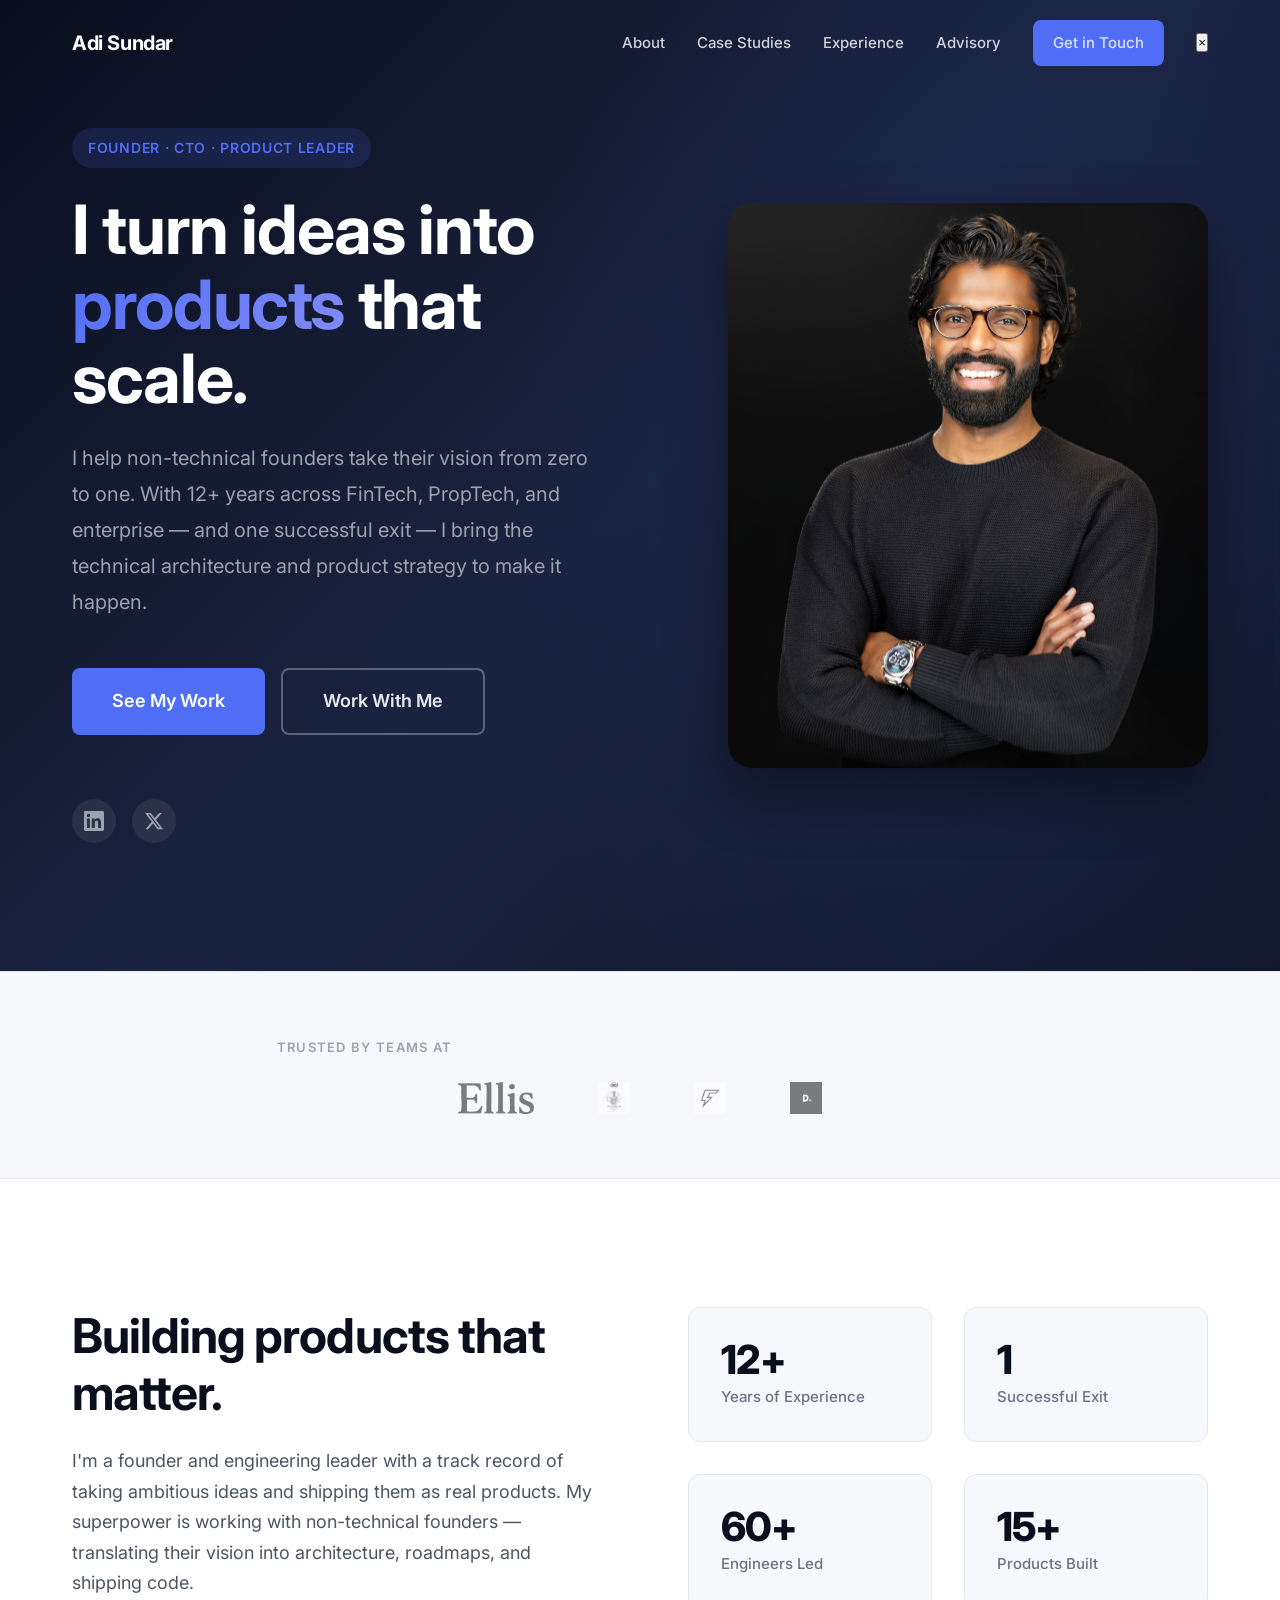
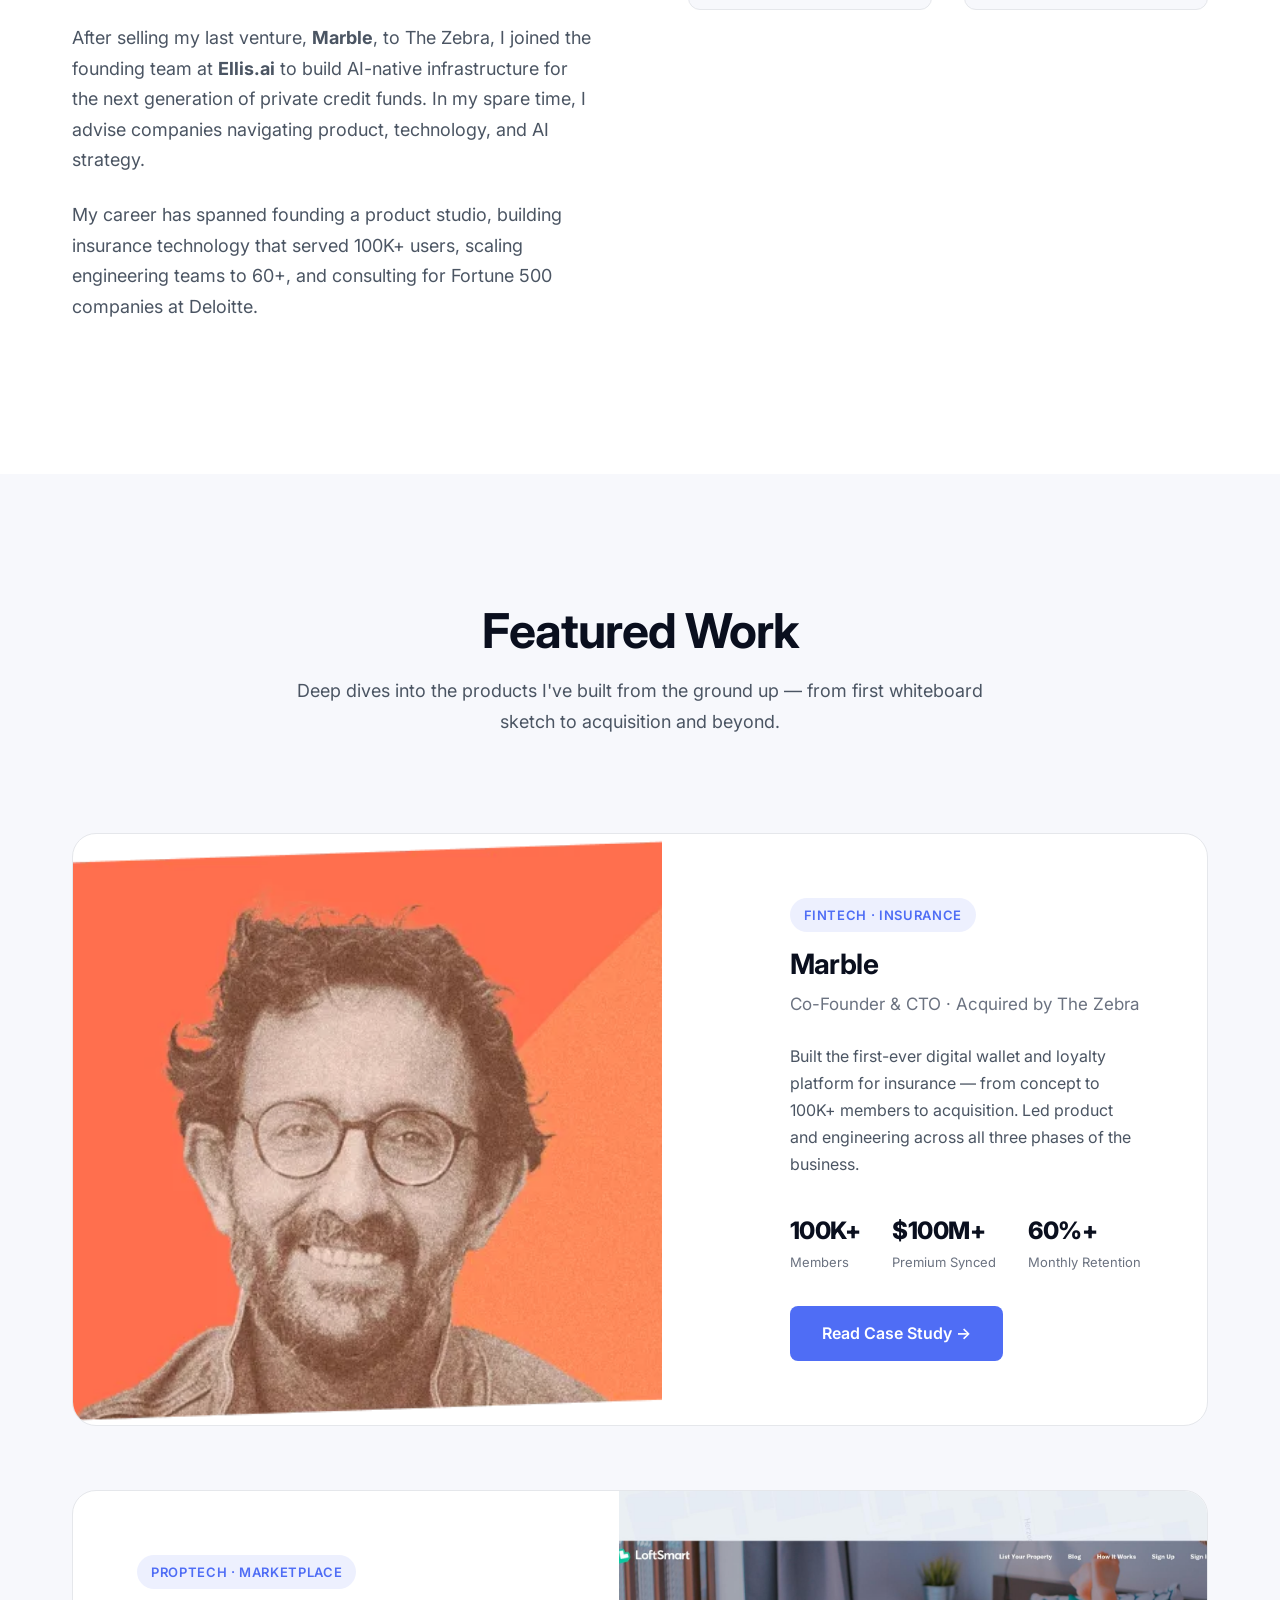
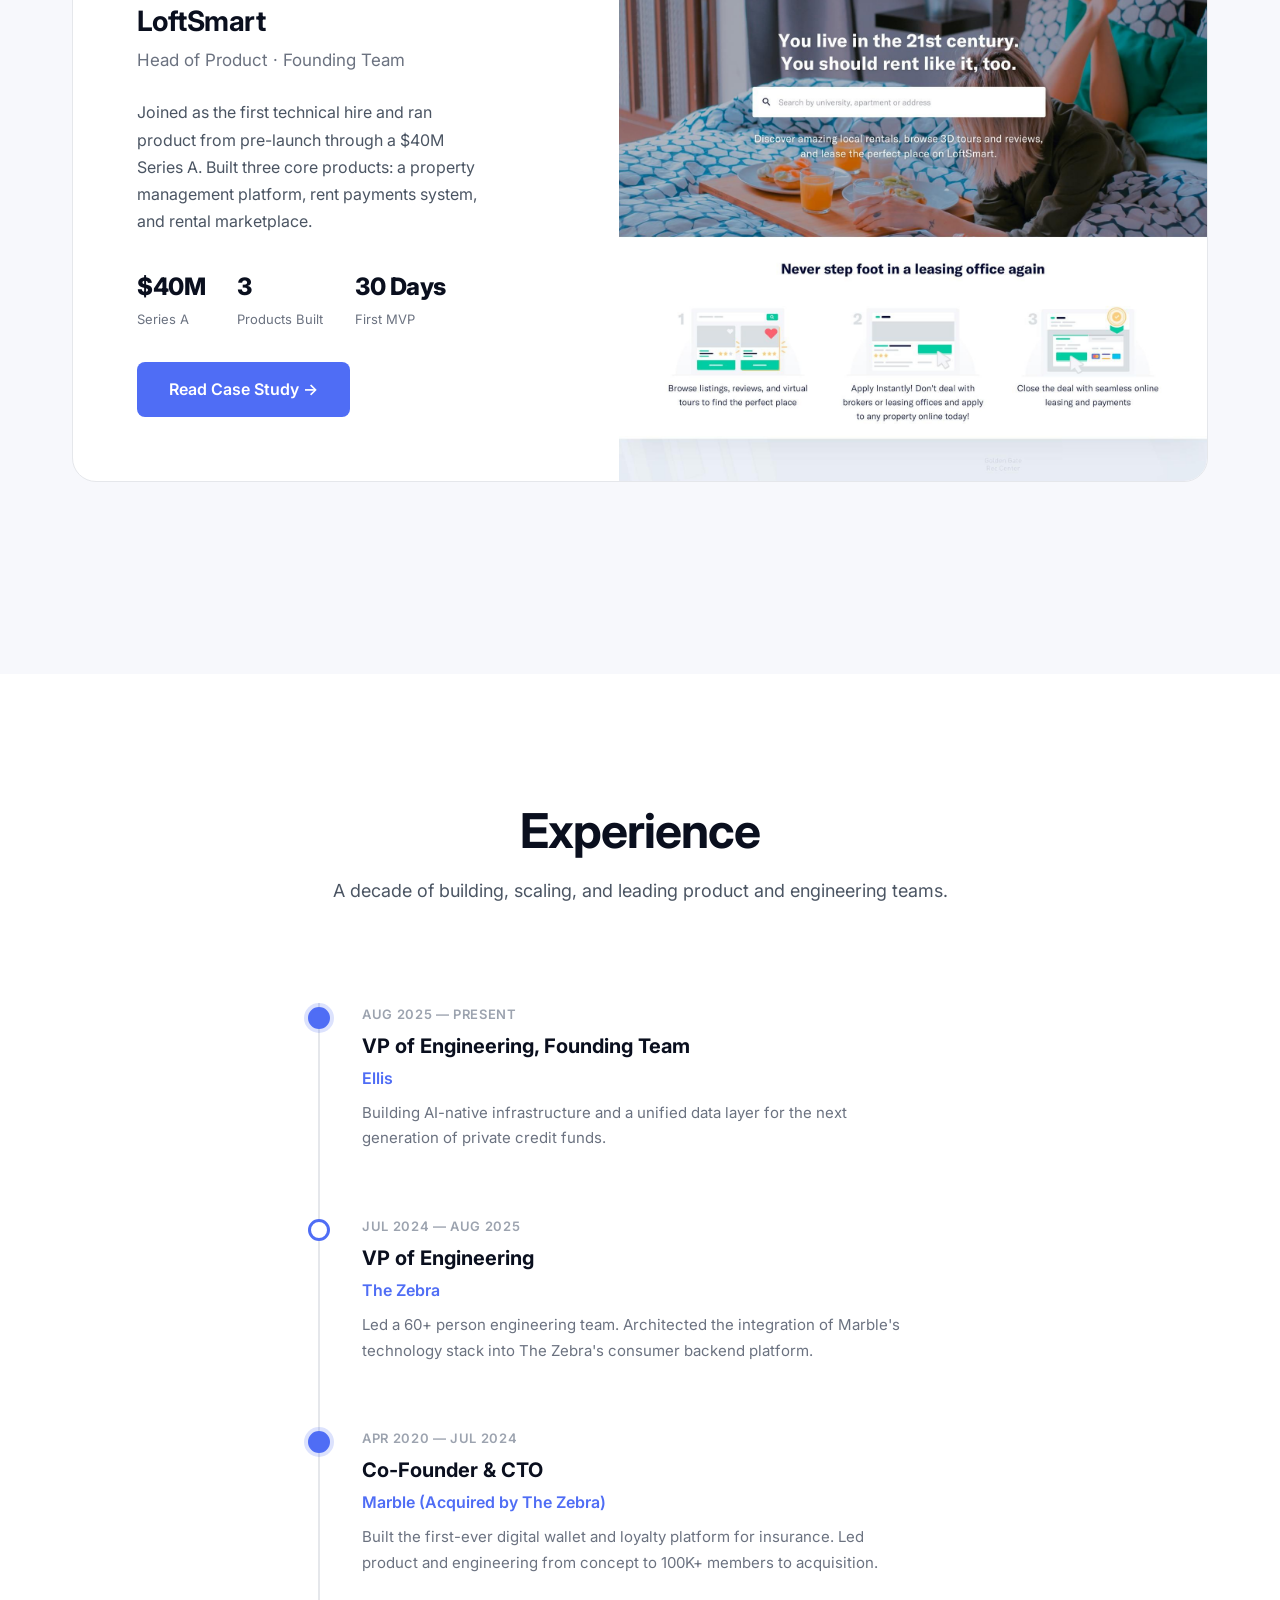
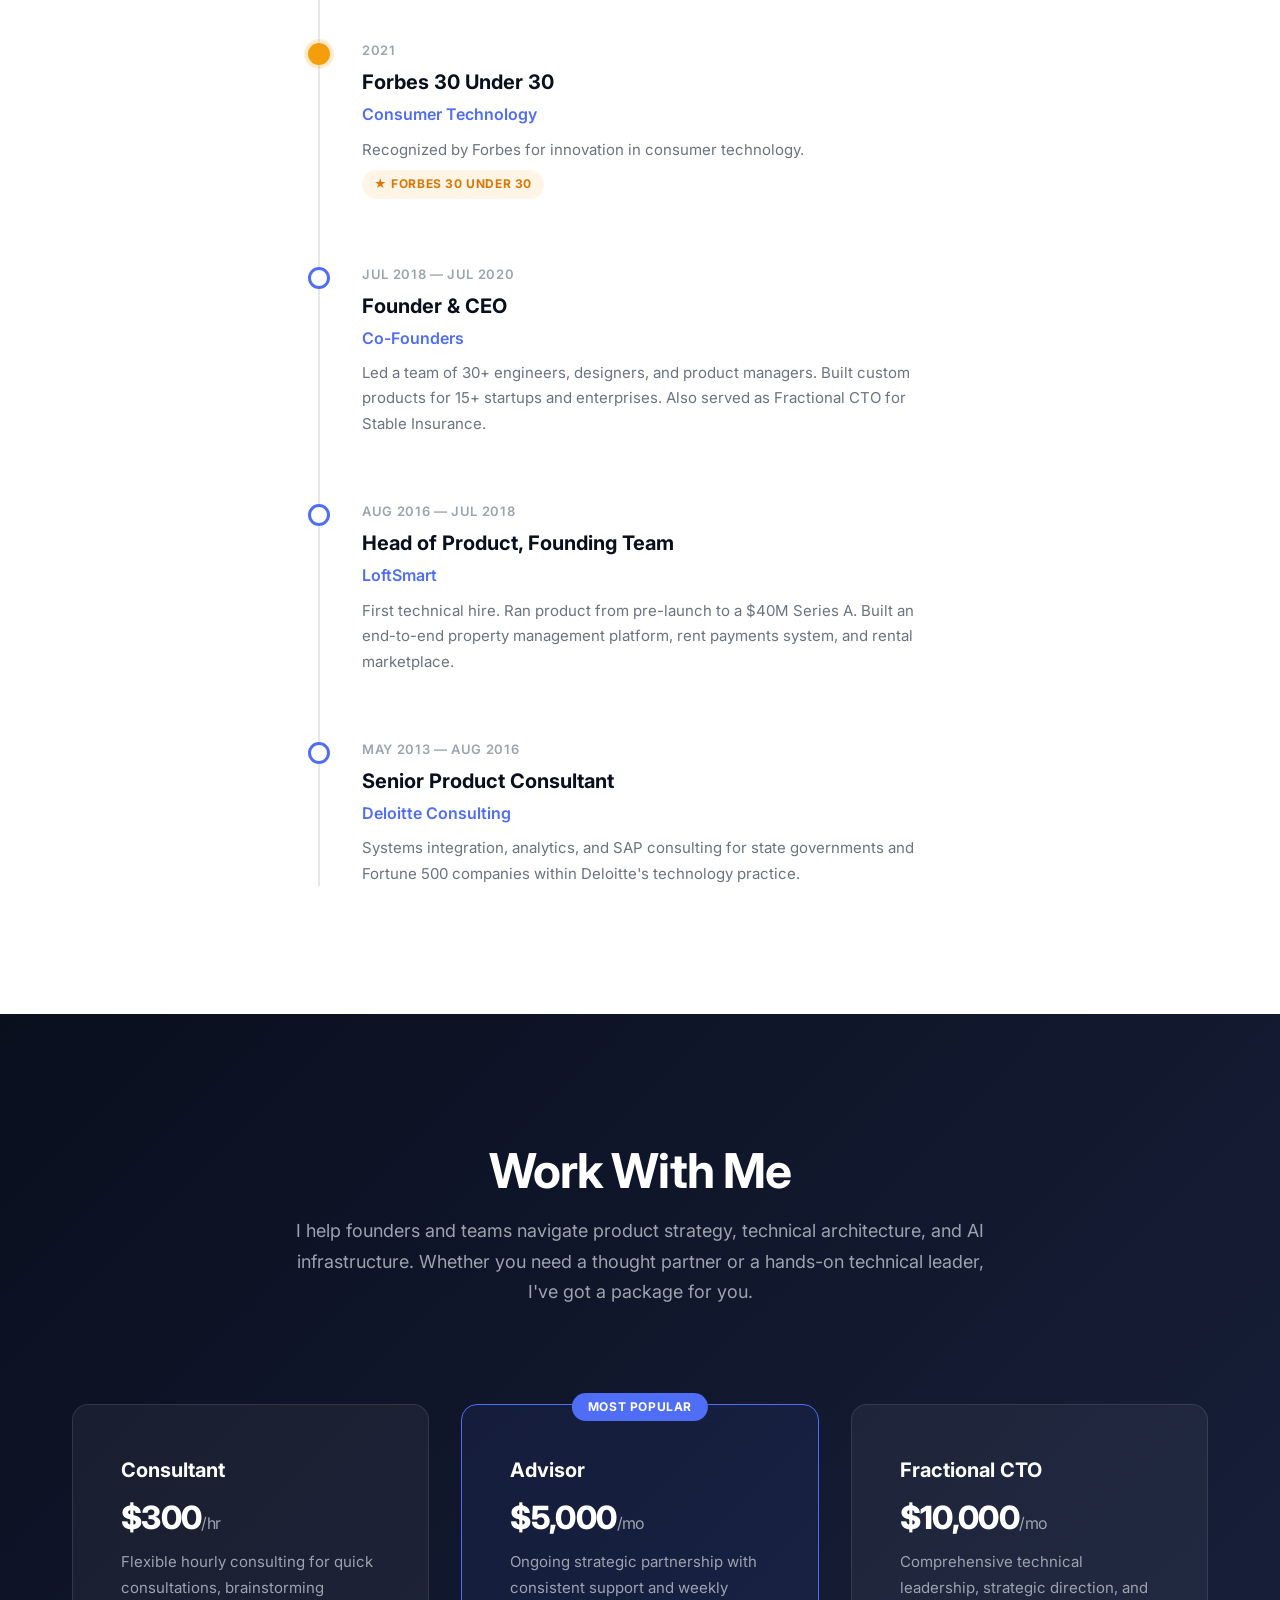
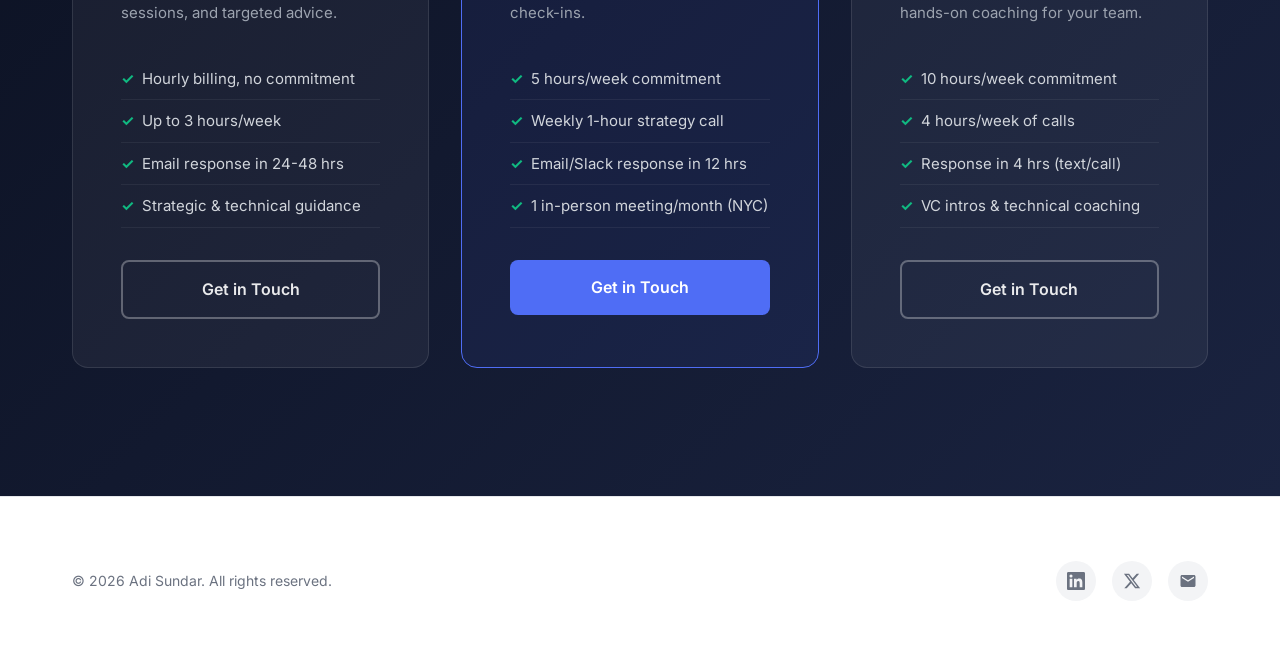
==== index.html @ 12a4fc75 "Initial site launch Initial site launch" ====
<!DOCTYPE html>
<html lang="en">
<head>
  <meta charset="UTF-8">
  <meta name="viewport" content="width=device-width, initial-scale=1.0">
  <title>Adi Sundar — CTO, Founder & Technical Product Leader</title>
  <meta name="description" content="Experienced founder and engineering leader with 1 exit and 12+ years of experience across FinTech, PropTech, and enterprise product development. I help non-technical founders turn their vision into reality.">
  <meta property="og:title" content="Adi Sundar — CTO, Founder & Technical Product Leader">
  <meta property="og:description" content="Experienced founder and engineering leader helping non-technical founders turn ideas into products.">
  <meta property="og:image" content="images/headshot.jpg">
  <meta property="og:type" content="website">
  <link rel="preconnect" href="https://fonts.googleapis.com">
  <link rel="preconnect" href="https://fonts.gstatic.com" crossorigin>
  <link href="https://fonts.googleapis.com/css2?family=Inter:wght@400;500;600;700;800&display=swap" rel="stylesheet">
  <link rel="stylesheet" href="css/style.css">
</head>
<body>

  <!-- ===== NAVIGATION ===== -->
  <nav class="nav" id="nav">
    <div class="nav__inner">
      <a href="/" class="nav__logo">Adi Sundar</a>
      <ul class="nav__links" id="navLinks">
        <li><a href="#about">About</a></li>
        <li><a href="#work">Case Studies</a></li>
        <li><a href="#experience">Experience</a></li>
        <li><a href="#advisory">Advisory</a></li>
        <li><a href="mailto:adi.sundar13@gmail.com" class="btn btn--primary btn--sm">Get in Touch</a></li>
        <button class="nav__close" id="navClose">&times;</button>
      </ul>
      <button class="nav__toggle" id="navToggle" aria-label="Toggle navigation">
        <span></span><span></span><span></span>
      </button>
    </div>
  </nav>

  <!-- ===== HERO ===== -->
  <section class="hero" id="hero">
    <div class="container">
      <div class="hero__grid">
        <div class="hero__content">
          <span class="hero__label">Founder · CTO · Product Leader</span>
          <h1 class="hero__title">I turn ideas into <span>products</span> that scale.</h1>
          <p class="hero__description">I help non-technical founders take their vision from zero to one. With 12+ years across FinTech, PropTech, and enterprise — and one successful exit — I bring the technical architecture and product strategy to make it happen.</p>
          <div class="hero__ctas">
            <a href="#work" class="btn btn--primary btn--lg">See My Work</a>
            <a href="#advisory" class="btn btn--outline btn--lg" style="border-color: rgba(255,255,255,0.3); color: rgba(255,255,255,0.9);">Work With Me</a>
          </div>
          <div class="hero__social">
            <a href="https://www.linkedin.com/in/adi-sundar-23969355/" target="_blank" rel="noopener" aria-label="LinkedIn">
              <svg viewBox="0 0 24 24"><path d="M20.447 20.452h-3.554v-5.569c0-1.328-.027-3.037-1.852-3.037-1.853 0-2.136 1.445-2.136 2.939v5.667H9.351V9h3.414v1.561h.046c.477-.9 1.637-1.85 3.37-1.85 3.601 0 4.267 2.37 4.267 5.455v6.286zM5.337 7.433a2.062 2.062 0 01-2.063-2.065 2.064 2.064 0 112.063 2.065zm1.782 13.019H3.555V9h3.564v11.452zM22.225 0H1.771C.792 0 0 .774 0 1.729v20.542C0 23.227.792 24 1.771 24h20.451C23.2 24 24 23.227 24 22.271V1.729C24 .774 23.2 0 22.222 0h.003z"/></svg>
            </a>
            <a href="https://twitter.com/adisundar_" target="_blank" rel="noopener" aria-label="X / Twitter">
              <svg viewBox="0 0 24 24"><path d="M18.244 2.25h3.308l-7.227 8.26 8.502 11.24H16.17l-5.214-6.817L4.99 21.75H1.68l7.73-8.835L1.254 2.25H8.08l4.713 6.231zm-1.161 17.52h1.833L7.084 4.126H5.117z"/></svg>
            </a>
          </div>
        </div>
        <div class="hero__image">
          <img src="images/headshot.jpg" alt="Adi Sundar professional headshot" width="480" height="480" loading="eager">
        </div>
      </div>
    </div>
  </section>

  <!-- ===== LOGO BAR ===== -->
  <section class="logo-bar">
    <div class="container">
      <p class="logo-bar__label">Trusted by teams at</p>
      <div class="logo-bar__grid">
        <img src="images/ellis-logo.png" alt="Ellis" class="logo-bar__item">
        <img src="images/forbes-30under30.png" alt="Forbes 30 Under 30" class="logo-bar__item">
        <img src="images/cofounders-logo.png" alt="Co-Founders" class="logo-bar__item">
        <img src="images/deloitte-logo.png" alt="Deloitte" class="logo-bar__item">
      </div>
    </div>
  </section>

  <!-- ===== ABOUT ===== -->
  <section class="section" id="about">
    <div class="container">
      <div class="about__grid">
        <div class="about__content fade-up">
          <h2>Building products that matter.</h2>
          <p>I'm a founder and engineering leader with a track record of taking ambitious ideas and shipping them as real products. My superpower is working with non-technical founders — translating their vision into architecture, roadmaps, and shipping code.</p>
          <p>After selling my last venture, <strong>Marble</strong>, to The Zebra, I joined the founding team at <strong>Ellis.ai</strong> to build AI-native infrastructure for the next generation of private credit funds. In my spare time, I advise companies navigating product, technology, and AI strategy.</p>
          <p>My career has spanned founding a product studio, building insurance technology that served 100K+ users, scaling engineering teams to 60+, and consulting for Fortune 500 companies at Deloitte.</p>
        </div>
        <div class="about__stats fade-up">
          <div class="stat">
            <div class="stat__number">12+</div>
            <div class="stat__label">Years of Experience</div>
          </div>
          <div class="stat">
            <div class="stat__number">1</div>
            <div class="stat__label">Successful Exit</div>
          </div>
          <div class="stat">
            <div class="stat__number">60+</div>
            <div class="stat__label">Engineers Led</div>
          </div>
          <div class="stat">
            <div class="stat__number">15+</div>
            <div class="stat__label">Products Built</div>
          </div>
        </div>
      </div>
    </div>
  </section>

  <!-- ===== CASE STUDIES ===== -->
  <section class="section section--gray" id="work">
    <div class="container">
      <div class="case-studies__header fade-up">
        <h2>Featured Work</h2>
        <p>Deep dives into the products I've built from the ground up — from first whiteboard sketch to acquisition and beyond.</p>
      </div>

      <!-- Marble Card -->
      <div class="case-study-card fade-up">
        <div class="case-study-card__image">
          <img src="images/marble-hero.webp" alt="Marble app showing digital insurance wallet and rewards dashboard">
        </div>
        <div class="case-study-card__content">
          <span class="case-study-card__tag">FinTech · Insurance</span>
          <h3 class="case-study-card__title">Marble</h3>
          <p class="case-study-card__role">Co-Founder & CTO · Acquired by The Zebra</p>
          <p class="case-study-card__description">Built the first-ever digital wallet and loyalty platform for insurance — from concept to 100K+ members to acquisition. Led product and engineering across all three phases of the business.</p>
          <div class="case-study-card__metrics">
            <div class="metric">
              <div class="metric__value">100K+</div>
              <div class="metric__label">Members</div>
            </div>
            <div class="metric">
              <div class="metric__value">$100M+</div>
              <div class="metric__label">Premium Synced</div>
            </div>
            <div class="metric">
              <div class="metric__value">60%+</div>
              <div class="metric__label">Monthly Retention</div>
            </div>
          </div>
          <a href="case-study-marble.html" class="btn btn--primary">Read Case Study →</a>
        </div>
      </div>

      <!-- LoftSmart Card -->
      <div class="case-study-card case-study-card--reverse fade-up">
        <div class="case-study-card__image">
          <img src="images/loftsmart-hero.jpg" alt="LoftSmart platform showing student housing marketplace">
        </div>
        <div class="case-study-card__content">
          <span class="case-study-card__tag">PropTech · Marketplace</span>
          <h3 class="case-study-card__title">LoftSmart</h3>
          <p class="case-study-card__role">Head of Product · Founding Team</p>
          <p class="case-study-card__description">Joined as the first technical hire and ran product from pre-launch through a $40M Series A. Built three core products: a property management platform, rent payments system, and rental marketplace.</p>
          <div class="case-study-card__metrics">
            <div class="metric">
              <div class="metric__value">$40M</div>
              <div class="metric__label">Series A</div>
            </div>
            <div class="metric">
              <div class="metric__value">3</div>
              <div class="metric__label">Products Built</div>
            </div>
            <div class="metric">
              <div class="metric__value">30 Days</div>
              <div class="metric__label">First MVP</div>
            </div>
          </div>
          <a href="case-study-loftsmart.html" class="btn btn--primary">Read Case Study →</a>
        </div>
      </div>
    </div>
  </section>

  <!-- ===== EXPERIENCE TIMELINE ===== -->
  <section class="section" id="experience">
    <div class="container">
      <div class="case-studies__header fade-up">
        <h2>Experience</h2>
        <p>A decade of building, scaling, and leading product and engineering teams.</p>
      </div>

      <div class="timeline fade-up">
        <!-- Ellis -->
        <div class="timeline__item timeline__item--highlight">
          <div class="timeline__dot"></div>
          <div class="timeline__date">Aug 2025 — Present</div>
          <div class="timeline__title">VP of Engineering, Founding Team</div>
          <div class="timeline__company">Ellis</div>
          <p class="timeline__description">Building AI-native infrastructure and a unified data layer for the next generation of private credit funds.</p>
        </div>

        <!-- The Zebra -->
        <div class="timeline__item">
          <div class="timeline__dot"></div>
          <div class="timeline__date">Jul 2024 — Aug 2025</div>
          <div class="timeline__title">VP of Engineering</div>
          <div class="timeline__company">The Zebra</div>
          <p class="timeline__description">Led a 60+ person engineering team. Architected the integration of Marble's technology stack into The Zebra's consumer backend platform.</p>
        </div>

        <!-- Marble -->
        <div class="timeline__item timeline__item--highlight">
          <div class="timeline__dot"></div>
          <div class="timeline__date">Apr 2020 — Jul 2024</div>
          <div class="timeline__title">Co-Founder & CTO</div>
          <div class="timeline__company">Marble (Acquired by The Zebra)</div>
          <p class="timeline__description">Built the first-ever digital wallet and loyalty platform for insurance. Led product and engineering from concept to 100K+ members to acquisition.</p>
        </div>

        <!-- Forbes -->
        <div class="timeline__item timeline__item--award">
          <div class="timeline__dot"></div>
          <div class="timeline__date">2021</div>
          <div class="timeline__title">Forbes 30 Under 30</div>
          <div class="timeline__company">Consumer Technology</div>
          <p class="timeline__description">Recognized by Forbes for innovation in consumer technology.</p>
          <span class="timeline__badge">★ Forbes 30 Under 30</span>
        </div>

        <!-- Co-Founders -->
        <div class="timeline__item">
          <div class="timeline__dot"></div>
          <div class="timeline__date">Jul 2018 — Jul 2020</div>
          <div class="timeline__title">Founder & CEO</div>
          <div class="timeline__company">Co-Founders</div>
          <p class="timeline__description">Led a team of 30+ engineers, designers, and product managers. Built custom products for 15+ startups and enterprises. Also served as Fractional CTO for Stable Insurance.</p>
        </div>

        <!-- LoftSmart -->
        <div class="timeline__item">
          <div class="timeline__dot"></div>
          <div class="timeline__date">Aug 2016 — Jul 2018</div>
          <div class="timeline__title">Head of Product, Founding Team</div>
          <div class="timeline__company">LoftSmart</div>
          <p class="timeline__description">First technical hire. Ran product from pre-launch to a $40M Series A. Built an end-to-end property management platform, rent payments system, and rental marketplace.</p>
        </div>

        <!-- Deloitte -->
        <div class="timeline__item">
          <div class="timeline__dot"></div>
          <div class="timeline__date">May 2013 — Aug 2016</div>
          <div class="timeline__title">Senior Product Consultant</div>
          <div class="timeline__company">Deloitte Consulting</div>
          <p class="timeline__description">Systems integration, analytics, and SAP consulting for state governments and Fortune 500 companies within Deloitte's technology practice.</p>
        </div>
      </div>
    </div>
  </section>

  <!-- ===== ADVISORY / CONSULTING ===== -->
  <section class="section advisory" id="advisory">
    <div class="container">
      <div class="advisory__header fade-up">
        <h2>Work With Me</h2>
        <p>I help founders and teams navigate product strategy, technical architecture, and AI infrastructure. Whether you need a thought partner or a hands-on technical leader, I've got a package for you.</p>
      </div>

      <div class="advisory__grid fade-up">
        <!-- Consultant -->
        <div class="advisory-card">
          <div class="advisory-card__name">Consultant</div>
          <div class="advisory-card__price">$300<span>/hr</span></div>
          <p class="advisory-card__desc">Flexible hourly consulting for quick consultations, brainstorming sessions, and targeted advice.</p>
          <ul class="advisory-card__features">
            <li>Hourly billing, no commitment</li>
            <li>Up to 3 hours/week</li>
            <li>Email response in 24-48 hrs</li>
            <li>Strategic & technical guidance</li>
          </ul>
          <a href="mailto:adi.sundar13@gmail.com?subject=Consulting Inquiry" class="btn btn--outline" style="border-color: rgba(255,255,255,0.3); color: rgba(255,255,255,0.9);">Get in Touch</a>
        </div>

        <!-- Advisor (Featured) -->
        <div class="advisory-card advisory-card--featured">
          <span class="advisory-card__popular">Most Popular</span>
          <div class="advisory-card__name">Advisor</div>
          <div class="advisory-card__price">$5,000<span>/mo</span></div>
          <p class="advisory-card__desc">Ongoing strategic partnership with consistent support and weekly check-ins.</p>
          <ul class="advisory-card__features">
            <li>5 hours/week commitment</li>
            <li>Weekly 1-hour strategy call</li>
            <li>Email/Slack response in 12 hrs</li>
            <li>1 in-person meeting/month (NYC)</li>
          </ul>
          <a href="mailto:adi.sundar13@gmail.com?subject=Advisor Inquiry" class="btn btn--primary">Get in Touch</a>
        </div>

        <!-- Fractional CTO -->
        <div class="advisory-card">
          <div class="advisory-card__name">Fractional CTO</div>
          <div class="advisory-card__price">$10,000<span>/mo</span></div>
          <p class="advisory-card__desc">Comprehensive technical leadership, strategic direction, and hands-on coaching for your team.</p>
          <ul class="advisory-card__features">
            <li>10 hours/week commitment</li>
            <li>4 hours/week of calls</li>
            <li>Response in 4 hrs (text/call)</li>
            <li>VC intros & technical coaching</li>
          </ul>
          <a href="mailto:adi.sundar13@gmail.com?subject=Fractional CTO Inquiry" class="btn btn--outline" style="border-color: rgba(255,255,255,0.3); color: rgba(255,255,255,0.9);">Get in Touch</a>
        </div>
      </div>
    </div>
  </section>

  <!-- ===== FOOTER ===== -->
  <footer class="footer">
    <div class="container">
      <div class="footer__inner">
        <p class="footer__copy">&copy; 2026 Adi Sundar. All rights reserved.</p>
        <div class="footer__social">
          <a href="https://www.linkedin.com/in/adi-sundar-23969355/" target="_blank" rel="noopener" aria-label="LinkedIn">
            <svg viewBox="0 0 24 24"><path d="M20.447 20.452h-3.554v-5.569c0-1.328-.027-3.037-1.852-3.037-1.853 0-2.136 1.445-2.136 2.939v5.667H9.351V9h3.414v1.561h.046c.477-.9 1.637-1.85 3.37-1.85 3.601 0 4.267 2.37 4.267 5.455v6.286zM5.337 7.433a2.062 2.062 0 01-2.063-2.065 2.064 2.064 0 112.063 2.065zm1.782 13.019H3.555V9h3.564v11.452zM22.225 0H1.771C.792 0 0 .774 0 1.729v20.542C0 23.227.792 24 1.771 24h20.451C23.2 24 24 23.227 24 22.271V1.729C24 .774 23.2 0 22.222 0h.003z"/></svg>
          </a>
          <a href="https://twitter.com/adisundar_" target="_blank" rel="noopener" aria-label="X / Twitter">
            <svg viewBox="0 0 24 24"><path d="M18.244 2.25h3.308l-7.227 8.26 8.502 11.24H16.17l-5.214-6.817L4.99 21.75H1.68l7.73-8.835L1.254 2.25H8.08l4.713 6.231zm-1.161 17.52h1.833L7.084 4.126H5.117z"/></svg>
          </a>
          <a href="mailto:adi.sundar13@gmail.com" aria-label="Email">
            <svg viewBox="0 0 24 24"><path d="M20 4H4c-1.1 0-2 .9-2 2v12c0 1.1.9 2 2 2h16c1.1 0 2-.9 2-2V6c0-1.1-.9-2-2-2zm0 4l-8 5-8-5V6l8 5 8-5v2z"/></svg>
          </a>
        </div>
      </div>
    </div>
  </footer>

  <script src="js/main.js"></script>
</body>
</html>
---- css/style.css ----
/* ============================================
   ADI SUNDAR — PERSONAL WEBSITE
   Bold & Modern Design System
   ============================================ */

/* --- CSS Variables / Design Tokens --- */
:root {
  --color-primary: #0a0f1e;
  --color-secondary: #141b2d;
  --color-accent: #4f6df5;
  --color-accent-hover: #3b57d9;
  --color-accent-light: rgba(79, 109, 245, 0.1);
  --color-white: #ffffff;
  --color-off-white: #f7f8fc;
  --color-gray-50: #f9fafb;
  --color-gray-100: #f3f4f6;
  --color-gray-200: #e5e7eb;
  --color-gray-300: #d1d5db;
  --color-gray-400: #9ca3af;
  --color-gray-500: #6b7280;
  --color-gray-600: #4b5563;
  --color-gray-700: #374151;
  --color-gray-800: #1f2937;
  --color-gray-900: #111827;
  --color-coral: #e8655a;
  --color-success: #10b981;

  --font-heading: 'Inter', -apple-system, BlinkMacSystemFont, 'Segoe UI', sans-serif;
  --font-body: 'Inter', -apple-system, BlinkMacSystemFont, 'Segoe UI', sans-serif;

  --space-xs: 0.5rem;
  --space-sm: 1rem;
  --space-md: 1.5rem;
  --space-lg: 2rem;
  --space-xl: 3rem;
  --space-2xl: 4rem;
  --space-3xl: 6rem;
  --space-4xl: 8rem;

  --max-width: 1200px;
  --max-width-narrow: 800px;

  --radius-sm: 8px;
  --radius-md: 12px;
  --radius-lg: 16px;
  --radius-xl: 24px;

  --shadow-sm: 0 1px 2px rgba(0,0,0,0.05);
  --shadow-md: 0 4px 6px -1px rgba(0,0,0,0.07), 0 2px 4px -1px rgba(0,0,0,0.04);
  --shadow-lg: 0 10px 25px -3px rgba(0,0,0,0.08), 0 4px 6px -2px rgba(0,0,0,0.03);
  --shadow-xl: 0 20px 50px -5px rgba(0,0,0,0.12);

  --transition-fast: 0.2s ease;
  --transition-base: 0.3s ease;
  --transition-slow: 0.5s ease;
}

/* --- Reset & Base --- */
*, *::before, *::after {
  box-sizing: border-box;
  margin: 0;
  padding: 0;
}

html {
  scroll-behavior: smooth;
  font-size: 16px;
}

body {
  font-family: var(--font-body);
  color: var(--color-gray-800);
  background: var(--color-white);
  line-height: 1.7;
  -webkit-font-smoothing: antialiased;
  -moz-osx-font-smoothing: grayscale;
  overflow-x: hidden;
}

img {
  max-width: 100%;
  height: auto;
  display: block;
}

a {
  color: var(--color-accent);
  text-decoration: none;
  transition: color var(--transition-fast);
}

a:hover {
  color: var(--color-accent-hover);
}

/* --- Typography --- */
h1, h2, h3, h4, h5, h6 {
  font-family: var(--font-heading);
  font-weight: 700;
  line-height: 1.2;
  color: var(--color-primary);
  letter-spacing: -0.02em;
}

h1 { font-size: clamp(2.5rem, 5vw, 4rem); }
h2 { font-size: clamp(2rem, 4vw, 3rem); }
h3 { font-size: clamp(1.5rem, 3vw, 2rem); }
h4 { font-size: clamp(1.25rem, 2vw, 1.5rem); }

p {
  font-size: 1.125rem;
  color: var(--color-gray-600);
  max-width: 65ch;
}

.text-sm { font-size: 0.875rem; }
.text-lg { font-size: 1.25rem; }
.text-xl { font-size: 1.5rem; }

/* --- Layout --- */
.container {
  width: 100%;
  max-width: var(--max-width);
  margin: 0 auto;
  padding: 0 var(--space-lg);
}

.container--narrow {
  max-width: var(--max-width-narrow);
}

.section {
  padding: var(--space-4xl) 0;
}

.section--dark {
  background: var(--color-primary);
  color: var(--color-white);
}

.section--dark h2,
.section--dark h3,
.section--dark h4 {
  color: var(--color-white);
}

.section--dark p {
  color: var(--color-gray-300);
}

.section--gray {
  background: var(--color-off-white);
}

/* --- Utility --- */
.flex { display: flex; }
.flex-col { flex-direction: column; }
.items-center { align-items: center; }
.justify-center { justify-content: center; }
.justify-between { justify-content: space-between; }
.gap-sm { gap: var(--space-sm); }
.gap-md { gap: var(--space-md); }
.gap-lg { gap: var(--space-lg); }
.gap-xl { gap: var(--space-xl); }
.text-center { text-align: center; }
.mx-auto { margin-left: auto; margin-right: auto; }

/* --- Buttons --- */
.btn {
  display: inline-flex;
  align-items: center;
  gap: 0.5rem;
  padding: 0.875rem 2rem;
  font-size: 1rem;
  font-weight: 600;
  font-family: var(--font-body);
  border: none;
  border-radius: var(--radius-sm);
  cursor: pointer;
  transition: all var(--transition-fast);
  text-decoration: none;
  white-space: nowrap;
}

.btn--primary {
  background: var(--color-accent);
  color: var(--color-white);
}

.btn--primary:hover {
  background: var(--color-accent-hover);
  color: var(--color-white);
  transform: translateY(-1px);
  box-shadow: 0 4px 12px rgba(79, 109, 245, 0.4);
}

.btn--outline {
  background: transparent;
  color: var(--color-accent);
  border: 2px solid var(--color-accent);
}

.btn--outline:hover {
  background: var(--color-accent);
  color: var(--color-white);
  transform: translateY(-1px);
}

.btn--white {
  background: var(--color-white);
  color: var(--color-primary);
}

.btn--white:hover {
  background: var(--color-gray-100);
  color: var(--color-primary);
  transform: translateY(-1px);
}

.btn--sm {
  padding: 0.625rem 1.25rem;
  font-size: 0.875rem;
}

.btn--lg {
  padding: 1rem 2.5rem;
  font-size: 1.125rem;
}

/* --- Navigation --- */
.nav {
  position: fixed;
  top: 0;
  left: 0;
  right: 0;
  z-index: 1000;
  padding: 1.25rem 0;
  transition: all var(--transition-base);
}

.nav--scrolled {
  background: rgba(255, 255, 255, 0.95);
  backdrop-filter: blur(20px);
  box-shadow: var(--shadow-sm);
  padding: 0.75rem 0;
}

.nav__inner {
  display: flex;
  align-items: center;
  justify-content: space-between;
  max-width: var(--max-width);
  margin: 0 auto;
  padding: 0 var(--space-lg);
}

.nav__logo {
  font-size: 1.25rem;
  font-weight: 700;
  color: var(--color-white);
  text-decoration: none;
  letter-spacing: -0.02em;
}

.nav--scrolled .nav__logo {
  color: var(--color-primary);
}

.nav__links {
  display: flex;
  align-items: center;
  gap: var(--space-lg);
  list-style: none;
}

.nav__links a {
  font-size: 0.9375rem;
  font-weight: 500;
  color: rgba(255, 255, 255, 0.8);
  text-decoration: none;
  transition: color var(--transition-fast);
}

.nav--scrolled .nav__links a {
  color: var(--color-gray-600);
}

.nav__links a:hover {
  color: var(--color-white);
}

.nav--scrolled .nav__links a:hover {
  color: var(--color-primary);
}

.nav__toggle {
  display: none;
  background: none;
  border: none;
  cursor: pointer;
  padding: 0.5rem;
}

.nav__toggle span {
  display: block;
  width: 24px;
  height: 2px;
  background: var(--color-white);
  margin: 5px 0;
  transition: all var(--transition-fast);
}

.nav--scrolled .nav__toggle span {
  background: var(--color-primary);
}

/* --- Hero Section --- */
.hero {
  position: relative;
  min-height: 100vh;
  display: flex;
  align-items: center;
  background: linear-gradient(135deg, var(--color-primary) 0%, #1a2340 50%, #0f1629 100%);
  overflow: hidden;
}

.hero::before {
  content: '';
  position: absolute;
  top: -50%;
  right: -20%;
  width: 80%;
  height: 200%;
  background: radial-gradient(ellipse, rgba(79, 109, 245, 0.08) 0%, transparent 70%);
  pointer-events: none;
}

.hero__grid {
  display: grid;
  grid-template-columns: 1fr 1fr;
  gap: var(--space-3xl);
  align-items: center;
  padding: var(--space-4xl) 0;
}

.hero__content {
  position: relative;
  z-index: 1;
}

.hero__label {
  display: inline-block;
  padding: 0.5rem 1rem;
  background: rgba(79, 109, 245, 0.15);
  color: var(--color-accent);
  font-size: 0.875rem;
  font-weight: 600;
  border-radius: 100px;
  margin-bottom: var(--space-md);
  letter-spacing: 0.05em;
  text-transform: uppercase;
}

.hero__title {
  color: var(--color-white);
  margin-bottom: var(--space-md);
  font-size: clamp(2.75rem, 5.5vw, 4.25rem);
  line-height: 1.1;
}

.hero__title span {
  background: linear-gradient(135deg, var(--color-accent), #818cf8);
  -webkit-background-clip: text;
  -webkit-text-fill-color: transparent;
  background-clip: text;
}

.hero__description {
  font-size: 1.25rem;
  color: var(--color-gray-400);
  margin-bottom: var(--space-xl);
  max-width: 520px;
  line-height: 1.8;
}

.hero__ctas {
  display: flex;
  gap: var(--space-sm);
  margin-bottom: var(--space-2xl);
}

.hero__social {
  display: flex;
  gap: var(--space-sm);
  align-items: center;
}

.hero__social a {
  display: flex;
  align-items: center;
  justify-content: center;
  width: 44px;
  height: 44px;
  border-radius: 50%;
  background: rgba(255, 255, 255, 0.08);
  color: var(--color-gray-400);
  transition: all var(--transition-fast);
}

.hero__social a:hover {
  background: var(--color-accent);
  color: var(--color-white);
  transform: translateY(-2px);
}

.hero__social svg {
  width: 20px;
  height: 20px;
  fill: currentColor;
}

.hero__image {
  position: relative;
  z-index: 1;
}

.hero__image img {
  width: 100%;
  max-width: 480px;
  border-radius: var(--radius-xl);
  margin-left: auto;
  box-shadow: 0 25px 60px rgba(0, 0, 0, 0.4);
}

/* --- Logo Bar --- */
.logo-bar {
  padding: var(--space-2xl) 0;
  background: var(--color-off-white);
  border-top: 1px solid var(--color-gray-200);
  border-bottom: 1px solid var(--color-gray-200);
}

.logo-bar__label {
  text-align: center;
  font-size: 0.8125rem;
  font-weight: 600;
  color: var(--color-gray-400);
  text-transform: uppercase;
  letter-spacing: 0.1em;
  margin-bottom: var(--space-md);
}

.logo-bar__grid {
  display: flex;
  align-items: center;
  justify-content: center;
  gap: var(--space-2xl);
  flex-wrap: wrap;
}

.logo-bar__item {
  height: 32px;
  opacity: 0.5;
  transition: opacity var(--transition-fast);
  filter: grayscale(100%);
}

.logo-bar__item:hover {
  opacity: 1;
  filter: grayscale(0%);
}

/* --- About Section --- */
.about__grid {
  display: grid;
  grid-template-columns: 1fr 1fr;
  gap: var(--space-3xl);
  align-items: start;
}

.about__content h2 {
  margin-bottom: var(--space-md);
}

.about__content p {
  margin-bottom: var(--space-md);
}

.about__stats {
  display: grid;
  grid-template-columns: 1fr 1fr;
  gap: var(--space-lg);
}

.stat {
  padding: var(--space-lg);
  background: var(--color-off-white);
  border-radius: var(--radius-md);
  border: 1px solid var(--color-gray-200);
  transition: all var(--transition-fast);
}

.stat:hover {
  border-color: var(--color-accent);
  box-shadow: var(--shadow-md);
  transform: translateY(-2px);
}

.stat__number {
  font-size: 2.5rem;
  font-weight: 800;
  color: var(--color-primary);
  line-height: 1;
  margin-bottom: 0.25rem;
  letter-spacing: -0.03em;
}

.stat__label {
  font-size: 0.9375rem;
  color: var(--color-gray-500);
  font-weight: 500;
}

/* --- Case Studies Section --- */
.case-studies__header {
  text-align: center;
  margin-bottom: var(--space-3xl);
}

.case-studies__header p {
  margin: var(--space-sm) auto 0;
}

.case-study-card {
  display: grid;
  grid-template-columns: 1.1fr 0.9fr;
  gap: var(--space-2xl);
  align-items: center;
  background: var(--color-white);
  border-radius: var(--radius-xl);
  overflow: hidden;
  border: 1px solid var(--color-gray-200);
  transition: all var(--transition-base);
  margin-bottom: var(--space-2xl);
}

.case-study-card:hover {
  box-shadow: var(--shadow-xl);
  border-color: var(--color-gray-300);
  transform: translateY(-4px);
}

.case-study-card--reverse {
  grid-template-columns: 0.9fr 1.1fr;
}

.case-study-card--reverse .case-study-card__image {
  order: 2;
}

.case-study-card--reverse .case-study-card__content {
  order: 1;
}

.case-study-card__image {
  height: 100%;
  min-height: 400px;
  overflow: hidden;
}

.case-study-card__image img {
  width: 100%;
  height: 100%;
  object-fit: cover;
}

.case-study-card__content {
  padding: var(--space-2xl);
}

.case-study-card__tag {
  display: inline-block;
  padding: 0.375rem 0.875rem;
  background: var(--color-accent-light);
  color: var(--color-accent);
  font-size: 0.8125rem;
  font-weight: 600;
  border-radius: 100px;
  margin-bottom: var(--space-sm);
  text-transform: uppercase;
  letter-spacing: 0.05em;
}

.case-study-card__title {
  font-size: 1.75rem;
  margin-bottom: 0.5rem;
}

.case-study-card__role {
  font-size: 1.0625rem;
  color: var(--color-gray-500);
  margin-bottom: var(--space-md);
}

.case-study-card__description {
  font-size: 1rem;
  color: var(--color-gray-600);
  margin-bottom: var(--space-lg);
  line-height: 1.7;
}

.case-study-card__metrics {
  display: flex;
  gap: var(--space-lg);
  margin-bottom: var(--space-lg);
  flex-wrap: wrap;
}

.metric {
  text-align: left;
}

.metric__value {
  font-size: 1.5rem;
  font-weight: 800;
  color: var(--color-primary);
  letter-spacing: -0.02em;
}

.metric__label {
  font-size: 0.8125rem;
  color: var(--color-gray-500);
}

/* --- Timeline Section --- */
.timeline {
  position: relative;
  max-width: 700px;
  margin: 0 auto;
}

.timeline::before {
  content: '';
  position: absolute;
  left: 28px;
  top: 0;
  bottom: 0;
  width: 2px;
  background: var(--color-gray-200);
}

.timeline__item {
  position: relative;
  padding-left: 72px;
  padding-bottom: var(--space-2xl);
}

.timeline__item:last-child {
  padding-bottom: 0;
}

.timeline__dot {
  position: absolute;
  left: 18px;
  top: 4px;
  width: 22px;
  height: 22px;
  border-radius: 50%;
  background: var(--color-white);
  border: 3px solid var(--color-accent);
  z-index: 1;
}

.timeline__item--highlight .timeline__dot {
  background: var(--color-accent);
  border-color: var(--color-accent);
  box-shadow: 0 0 0 4px rgba(79, 109, 245, 0.2);
}

.timeline__item--award .timeline__dot {
  background: #f59e0b;
  border-color: #f59e0b;
  box-shadow: 0 0 0 4px rgba(245, 158, 11, 0.2);
}

.timeline__date {
  font-size: 0.8125rem;
  font-weight: 600;
  color: var(--color-gray-400);
  text-transform: uppercase;
  letter-spacing: 0.05em;
  margin-bottom: 0.25rem;
}

.timeline__title {
  font-size: 1.25rem;
  font-weight: 700;
  color: var(--color-primary);
  margin-bottom: 0.125rem;
}

.timeline__company {
  font-size: 1rem;
  font-weight: 600;
  color: var(--color-accent);
  margin-bottom: 0.5rem;
}

.timeline__description {
  font-size: 0.9375rem;
  color: var(--color-gray-500);
  line-height: 1.7;
  max-width: 560px;
}

.timeline__badge {
  display: inline-flex;
  align-items: center;
  gap: 0.375rem;
  padding: 0.25rem 0.75rem;
  background: rgba(245, 158, 11, 0.1);
  color: #d97706;
  font-size: 0.75rem;
  font-weight: 700;
  border-radius: 100px;
  margin-top: 0.5rem;
  text-transform: uppercase;
  letter-spacing: 0.05em;
}

/* --- Advisory CTA Section --- */
.advisory {
  background: linear-gradient(135deg, var(--color-primary) 0%, #1a2340 100%);
  color: var(--color-white);
}

.advisory__header {
  text-align: center;
  margin-bottom: var(--space-3xl);
}

.advisory__header h2 {
  color: var(--color-white);
}

.advisory__header p {
  color: var(--color-gray-400);
  margin: var(--space-sm) auto 0;
}

.advisory__grid {
  display: grid;
  grid-template-columns: repeat(3, 1fr);
  gap: var(--space-lg);
}

.advisory-card {
  background: rgba(255, 255, 255, 0.05);
  border: 1px solid rgba(255, 255, 255, 0.1);
  border-radius: var(--radius-lg);
  padding: var(--space-xl);
  transition: all var(--transition-base);
}

.advisory-card:hover {
  background: rgba(255, 255, 255, 0.08);
  border-color: rgba(79, 109, 245, 0.4);
  transform: translateY(-4px);
}

.advisory-card--featured {
  border-color: var(--color-accent);
  background: rgba(79, 109, 245, 0.08);
  position: relative;
}

.advisory-card__popular {
  position: absolute;
  top: -12px;
  left: 50%;
  transform: translateX(-50%);
  padding: 0.25rem 1rem;
  background: var(--color-accent);
  color: var(--color-white);
  font-size: 0.75rem;
  font-weight: 700;
  border-radius: 100px;
  text-transform: uppercase;
  letter-spacing: 0.05em;
}

.advisory-card__name {
  font-size: 1.25rem;
  font-weight: 700;
  color: var(--color-white);
  margin-bottom: 0.25rem;
}

.advisory-card__price {
  font-size: 2rem;
  font-weight: 800;
  color: var(--color-white);
  margin-bottom: 0.25rem;
  letter-spacing: -0.02em;
}

.advisory-card__price span {
  font-size: 1rem;
  font-weight: 400;
  color: var(--color-gray-400);
}

.advisory-card__desc {
  font-size: 0.9375rem;
  color: var(--color-gray-400);
  margin-bottom: var(--space-lg);
  line-height: 1.7;
}

.advisory-card__features {
  list-style: none;
  margin-bottom: var(--space-lg);
}

.advisory-card__features li {
  padding: 0.5rem 0;
  font-size: 0.9375rem;
  color: var(--color-gray-300);
  border-bottom: 1px solid rgba(255, 255, 255, 0.06);
  display: flex;
  align-items: center;
  gap: 0.5rem;
}

.advisory-card__features li::before {
  content: '✓';
  color: var(--color-success);
  font-weight: 700;
}

.advisory-card .btn {
  width: 100%;
  justify-content: center;
}

/* --- Footer --- */
.footer {
  padding: var(--space-2xl) 0;
  border-top: 1px solid var(--color-gray-200);
}

.footer__inner {
  display: flex;
  justify-content: space-between;
  align-items: center;
}

.footer__copy {
  font-size: 0.875rem;
  color: var(--color-gray-500);
}

.footer__social {
  display: flex;
  gap: var(--space-sm);
}

.footer__social a {
  display: flex;
  align-items: center;
  justify-content: center;
  width: 40px;
  height: 40px;
  border-radius: 50%;
  background: var(--color-gray-100);
  color: var(--color-gray-500);
  transition: all var(--transition-fast);
}

.footer__social a:hover {
  background: var(--color-accent);
  color: var(--color-white);
}

.footer__social svg {
  width: 18px;
  height: 18px;
  fill: currentColor;
}

/* =============================================
   CASE STUDY PAGE STYLES
   ============================================= */
.cs-hero {
  padding: calc(var(--space-4xl) + 80px) 0 var(--space-3xl);
  background: linear-gradient(135deg, var(--color-primary) 0%, #1a2340 100%);
  color: var(--color-white);
}

.cs-hero__back {
  display: inline-flex;
  align-items: center;
  gap: 0.5rem;
  color: var(--color-gray-400);
  font-size: 0.9375rem;
  font-weight: 500;
  margin-bottom: var(--space-xl);
  transition: color var(--transition-fast);
}

.cs-hero__back:hover {
  color: var(--color-white);
}

.cs-hero__meta {
  display: flex;
  align-items: center;
  gap: var(--space-sm);
  margin-bottom: var(--space-md);
  flex-wrap: wrap;
}

.cs-hero__tag {
  padding: 0.375rem 0.875rem;
  background: rgba(79, 109, 245, 0.2);
  color: var(--color-accent);
  font-size: 0.8125rem;
  font-weight: 600;
  border-radius: 100px;
  text-transform: uppercase;
  letter-spacing: 0.05em;
}

.cs-hero h1 {
  color: var(--color-white);
  margin-bottom: var(--space-md);
  max-width: 700px;
}

.cs-hero__subtitle {
  font-size: 1.25rem;
  color: var(--color-gray-400);
  max-width: 600px;
  line-height: 1.8;
}

.cs-hero__image {
  margin-top: var(--space-2xl);
  border-radius: var(--radius-xl);
  overflow: hidden;
  box-shadow: 0 25px 60px rgba(0, 0, 0, 0.3);
}

.cs-hero__image img {
  width: 100%;
}

/* Case study metrics bar */
.cs-metrics {
  padding: var(--space-2xl) 0;
  background: var(--color-off-white);
  border-bottom: 1px solid var(--color-gray-200);
}

.cs-metrics__grid {
  display: grid;
  grid-template-columns: repeat(4, 1fr);
  gap: var(--space-lg);
  text-align: center;
}

.cs-metric__value {
  font-size: 2rem;
  font-weight: 800;
  color: var(--color-primary);
  letter-spacing: -0.02em;
}

.cs-metric__label {
  font-size: 0.875rem;
  color: var(--color-gray-500);
  margin-top: 0.25rem;
}

/* Case study body content */
.cs-body {
  padding: var(--space-3xl) 0;
}

.cs-body__content {
  max-width: var(--max-width-narrow);
  margin: 0 auto;
}

.cs-body h2 {
  margin-top: var(--space-2xl);
  margin-bottom: var(--space-md);
}

.cs-body h3 {
  margin-top: var(--space-xl);
  margin-bottom: var(--space-sm);
}

.cs-body p {
  margin-bottom: var(--space-md);
}

.cs-body__wide-image {
  max-width: var(--max-width);
  margin: var(--space-2xl) auto;
  border-radius: var(--radius-lg);
  overflow: hidden;
  box-shadow: var(--shadow-lg);
}

.cs-body__wide-image img {
  width: 100%;
}

.cs-body__quote {
  position: relative;
  padding: var(--space-xl);
  background: var(--color-accent-light);
  border-left: 4px solid var(--color-accent);
  border-radius: 0 var(--radius-md) var(--radius-md) 0;
  margin: var(--space-xl) 0;
}

.cs-body__quote p {
  font-size: 1.125rem;
  font-style: italic;
  color: var(--color-gray-700);
  margin-bottom: 0.5rem;
}

.cs-body__quote cite {
  font-size: 0.875rem;
  color: var(--color-gray-500);
  font-style: normal;
  font-weight: 600;
}

.cs-body__features {
  display: grid;
  grid-template-columns: 1fr 1fr;
  gap: var(--space-md);
  margin: var(--space-lg) 0;
}

.cs-feature {
  padding: var(--space-md);
  background: var(--color-off-white);
  border-radius: var(--radius-md);
  border: 1px solid var(--color-gray-200);
}

.cs-feature__name {
  font-weight: 700;
  color: var(--color-primary);
  margin-bottom: 0.25rem;
}

.cs-feature__desc {
  font-size: 0.9375rem;
  color: var(--color-gray-500);
}

/* Media coverage links */
.cs-media-links {
  display: flex;
  flex-direction: column;
  gap: var(--space-sm);
  margin: var(--space-lg) 0;
}

.cs-media-link {
  display: flex;
  align-items: center;
  gap: var(--space-sm);
  padding: var(--space-md);
  background: var(--color-off-white);
  border-radius: var(--radius-md);
  border: 1px solid var(--color-gray-200);
  transition: all var(--transition-fast);
}

.cs-media-link:hover {
  border-color: var(--color-accent);
  background: var(--color-white);
  transform: translateX(4px);
}

.cs-media-link__source {
  font-size: 0.75rem;
  font-weight: 700;
  color: var(--color-gray-400);
  text-transform: uppercase;
  letter-spacing: 0.05em;
}

.cs-media-link__title {
  font-weight: 600;
  color: var(--color-primary);
}

/* --- Scroll Animations --- */
.fade-up {
  opacity: 0;
  transform: translateY(30px);
  transition: opacity 0.6s ease, transform 0.6s ease;
}

.fade-up.visible {
  opacity: 1;
  transform: translateY(0);
}

/* --- Responsive --- */
@media (max-width: 1024px) {
  .hero__grid {
    grid-template-columns: 1fr;
    text-align: center;
    gap: var(--space-2xl);
  }

  .hero__description {
    margin-left: auto;
    margin-right: auto;
  }

  .hero__ctas {
    justify-content: center;
  }

  .hero__social {
    justify-content: center;
  }

  .hero__image img {
    margin: 0 auto;
    max-width: 380px;
  }

  .about__grid {
    grid-template-columns: 1fr;
    gap: var(--space-xl);
  }

  .case-study-card {
    grid-template-columns: 1fr;
  }

  .case-study-card--reverse .case-study-card__image,
  .case-study-card--reverse .case-study-card__content {
    order: unset;
  }

  .case-study-card__image {
    min-height: 280px;
  }

  .cs-metrics__grid {
    grid-template-columns: 1fr 1fr;
  }
}

@media (max-width: 768px) {
  .section {
    padding: var(--space-3xl) 0;
  }

  .nav__links {
    display: none;
    position: fixed;
    top: 0;
    left: 0;
    right: 0;
    bottom: 0;
    background: var(--color-primary);
    flex-direction: column;
    align-items: center;
    justify-content: center;
    gap: var(--space-xl);
    z-index: 999;
  }

  .nav__links.active {
    display: flex;
  }

  .nav__links a {
    font-size: 1.5rem;
    color: var(--color-white) !important;
  }

  .nav__toggle {
    display: block;
    z-index: 1001;
  }

  .nav__close {
    position: absolute;
    top: 1.5rem;
    right: 1.5rem;
    background: none;
    border: none;
    color: var(--color-white);
    font-size: 2rem;
    cursor: pointer;
    display: none;
  }

  .nav__links.active .nav__close {
    display: block;
  }

  .advisory__grid {
    grid-template-columns: 1fr;
    max-width: 420px;
    margin: 0 auto;
  }

  .about__stats {
    grid-template-columns: 1fr 1fr;
  }

  .footer__inner {
    flex-direction: column;
    gap: var(--space-sm);
    text-align: center;
  }

  .cs-body__features {
    grid-template-columns: 1fr;
  }

  .hero__ctas {
    flex-direction: column;
    align-items: center;
  }

  .case-study-card__metrics {
    gap: var(--space-md);
  }
}

@media (max-width: 480px) {
  .about__stats {
    grid-template-columns: 1fr;
  }

  .cs-metrics__grid {
    grid-template-columns: 1fr 1fr;
    gap: var(--space-sm);
  }

  .stat__number {
    font-size: 2rem;
  }

  .logo-bar__grid {
    gap: var(--space-lg);
  }

  .logo-bar__item {
    height: 24px;
  }
}
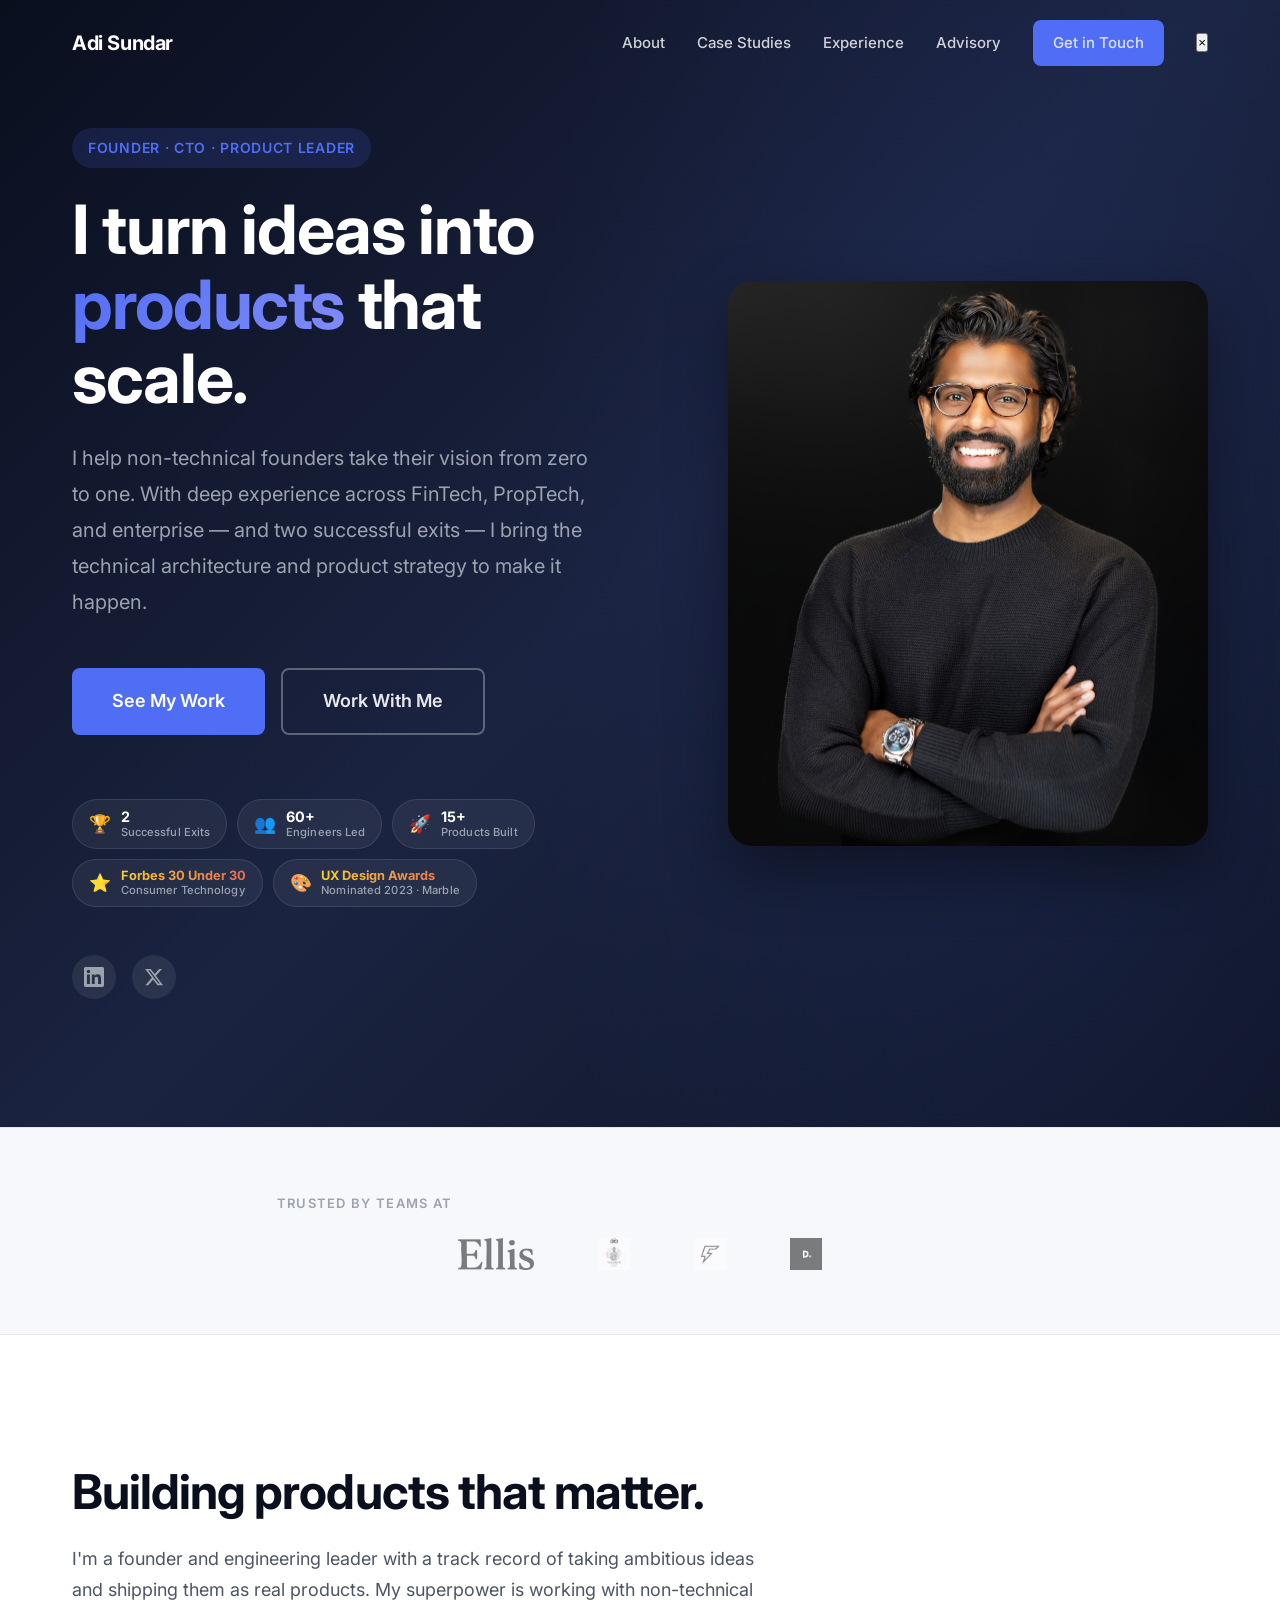
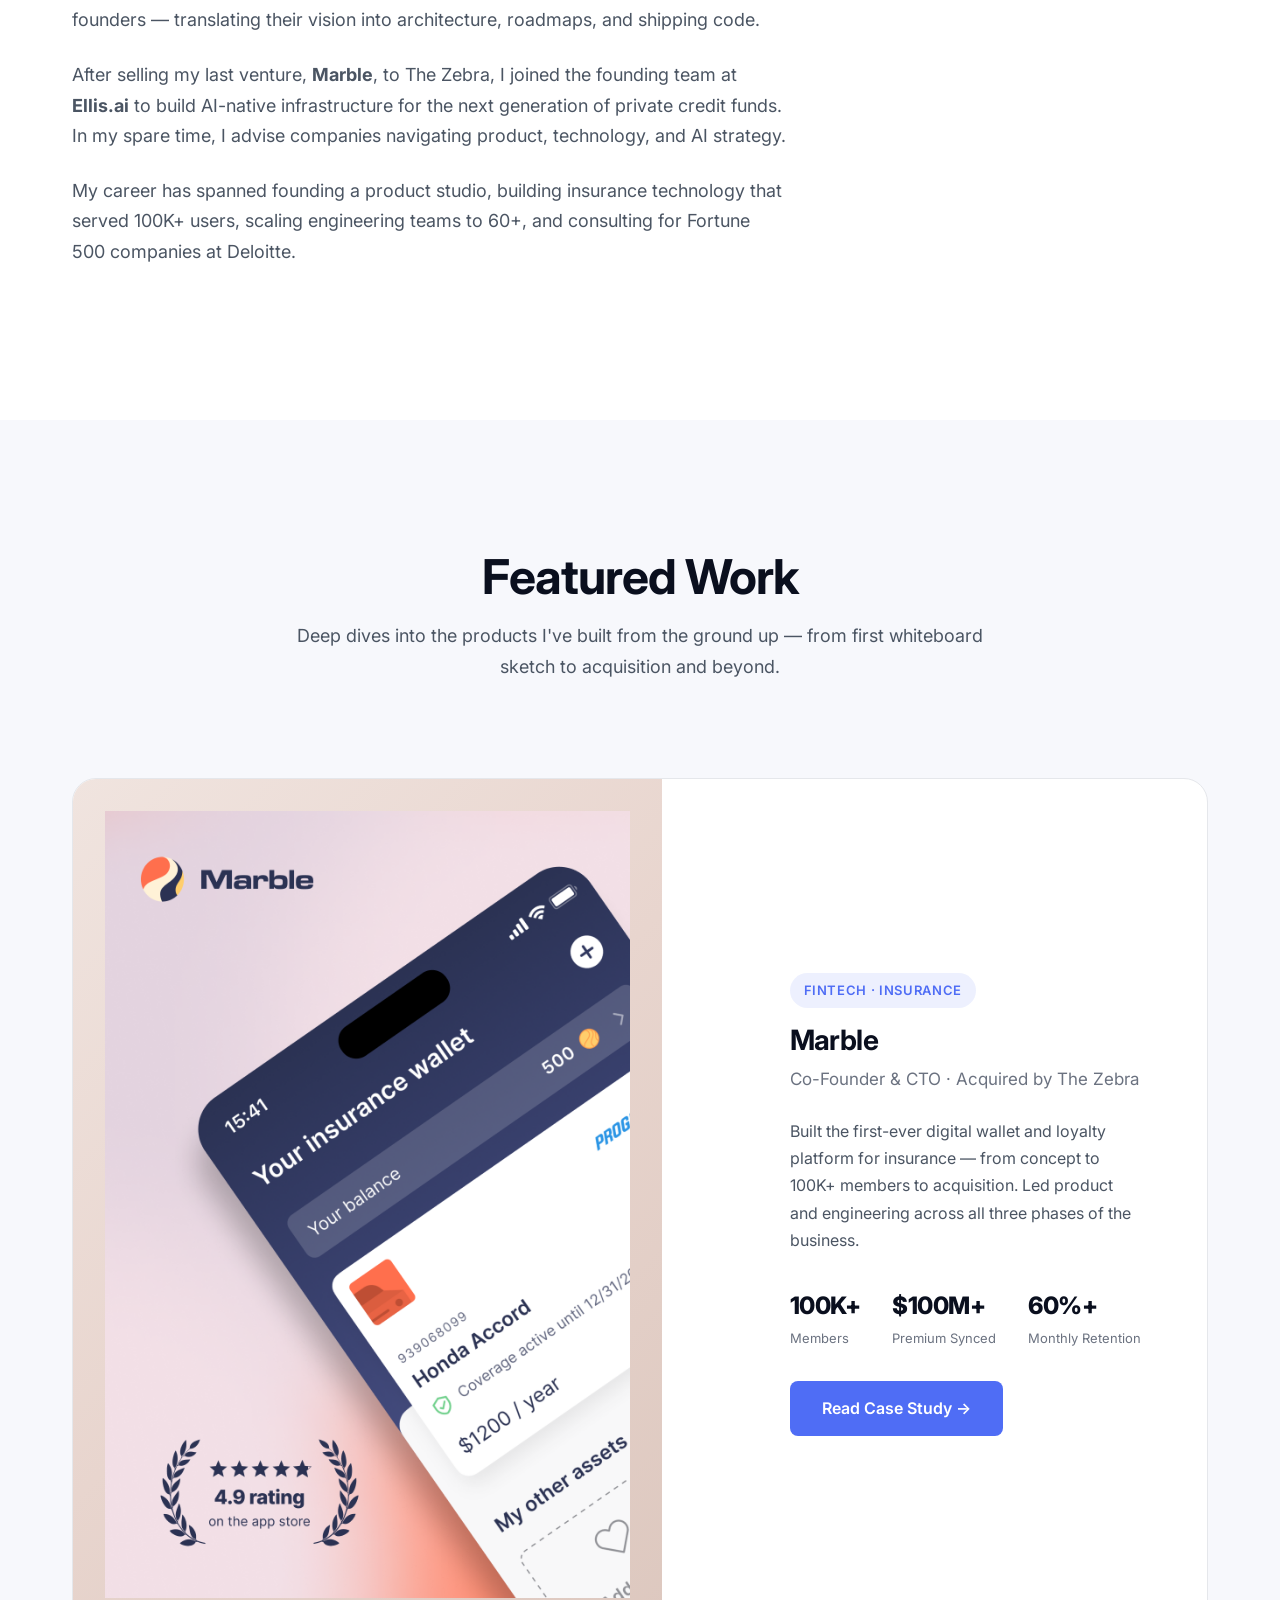
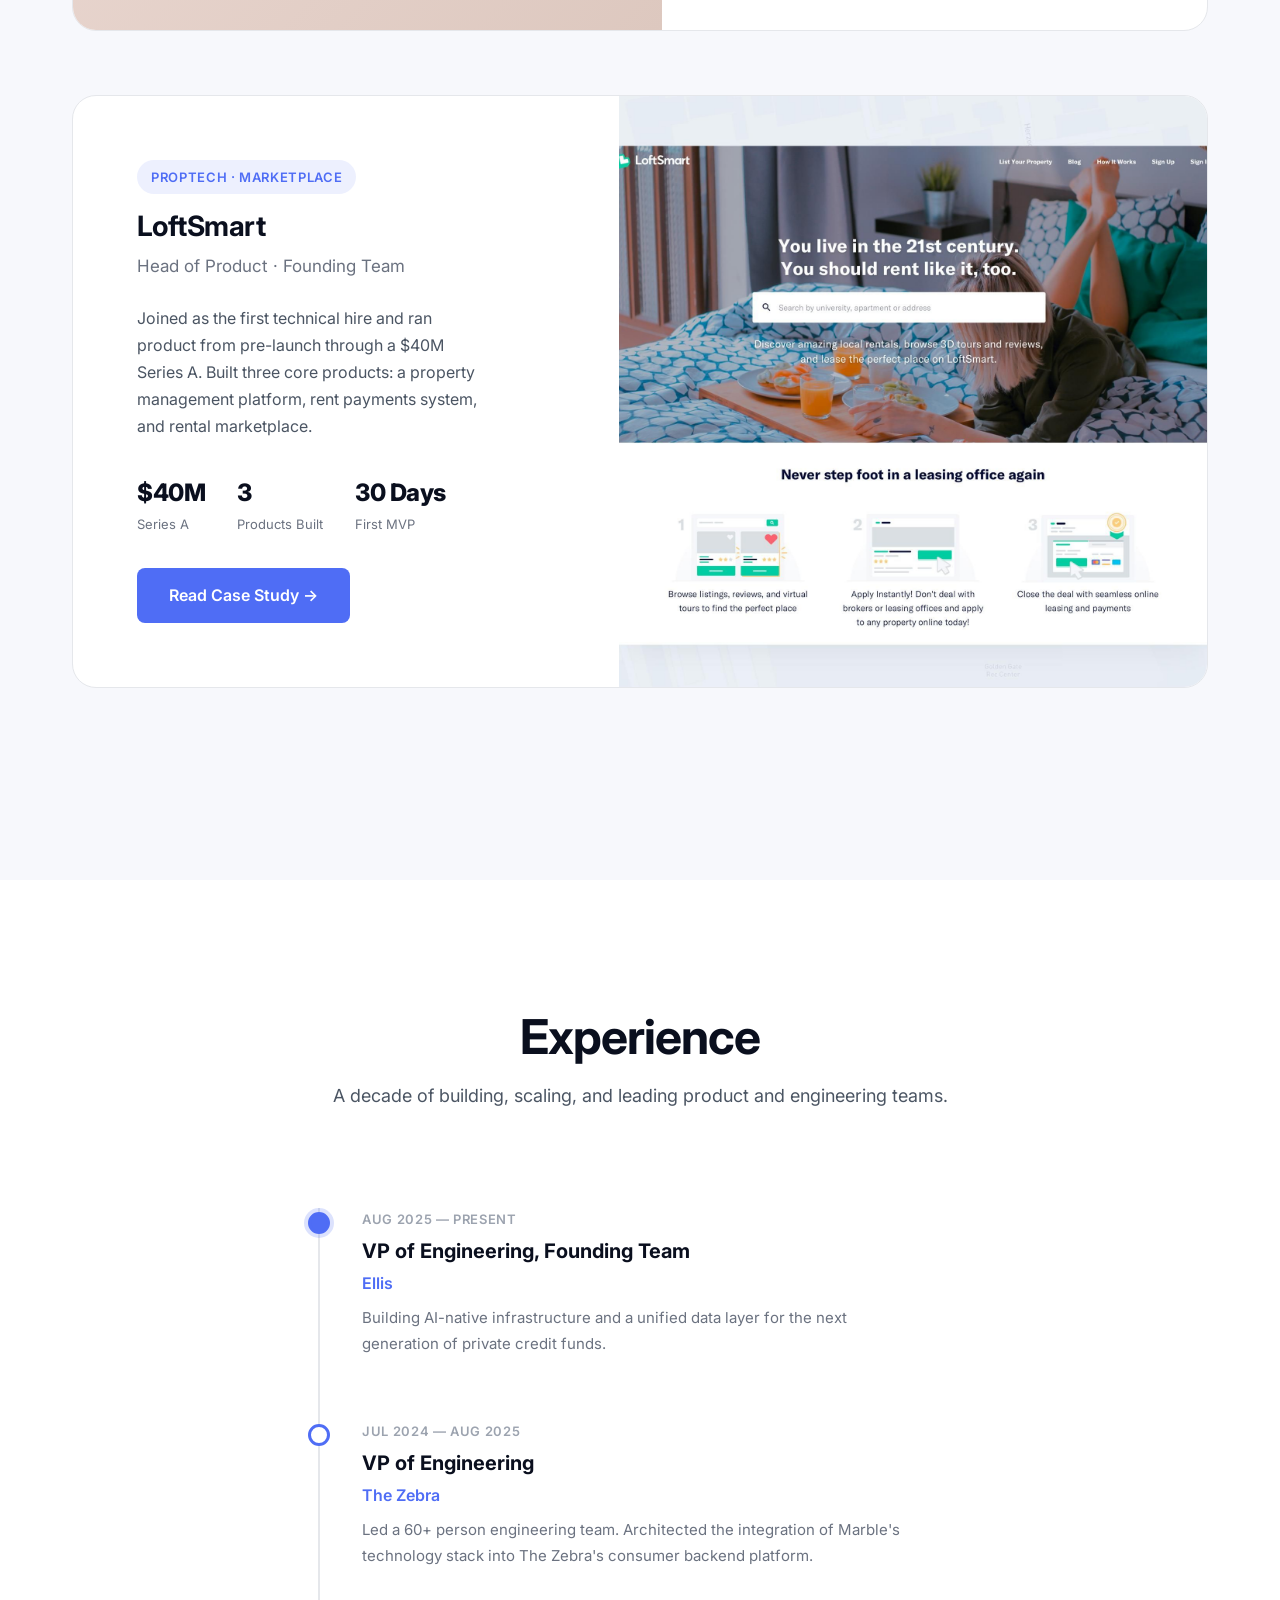
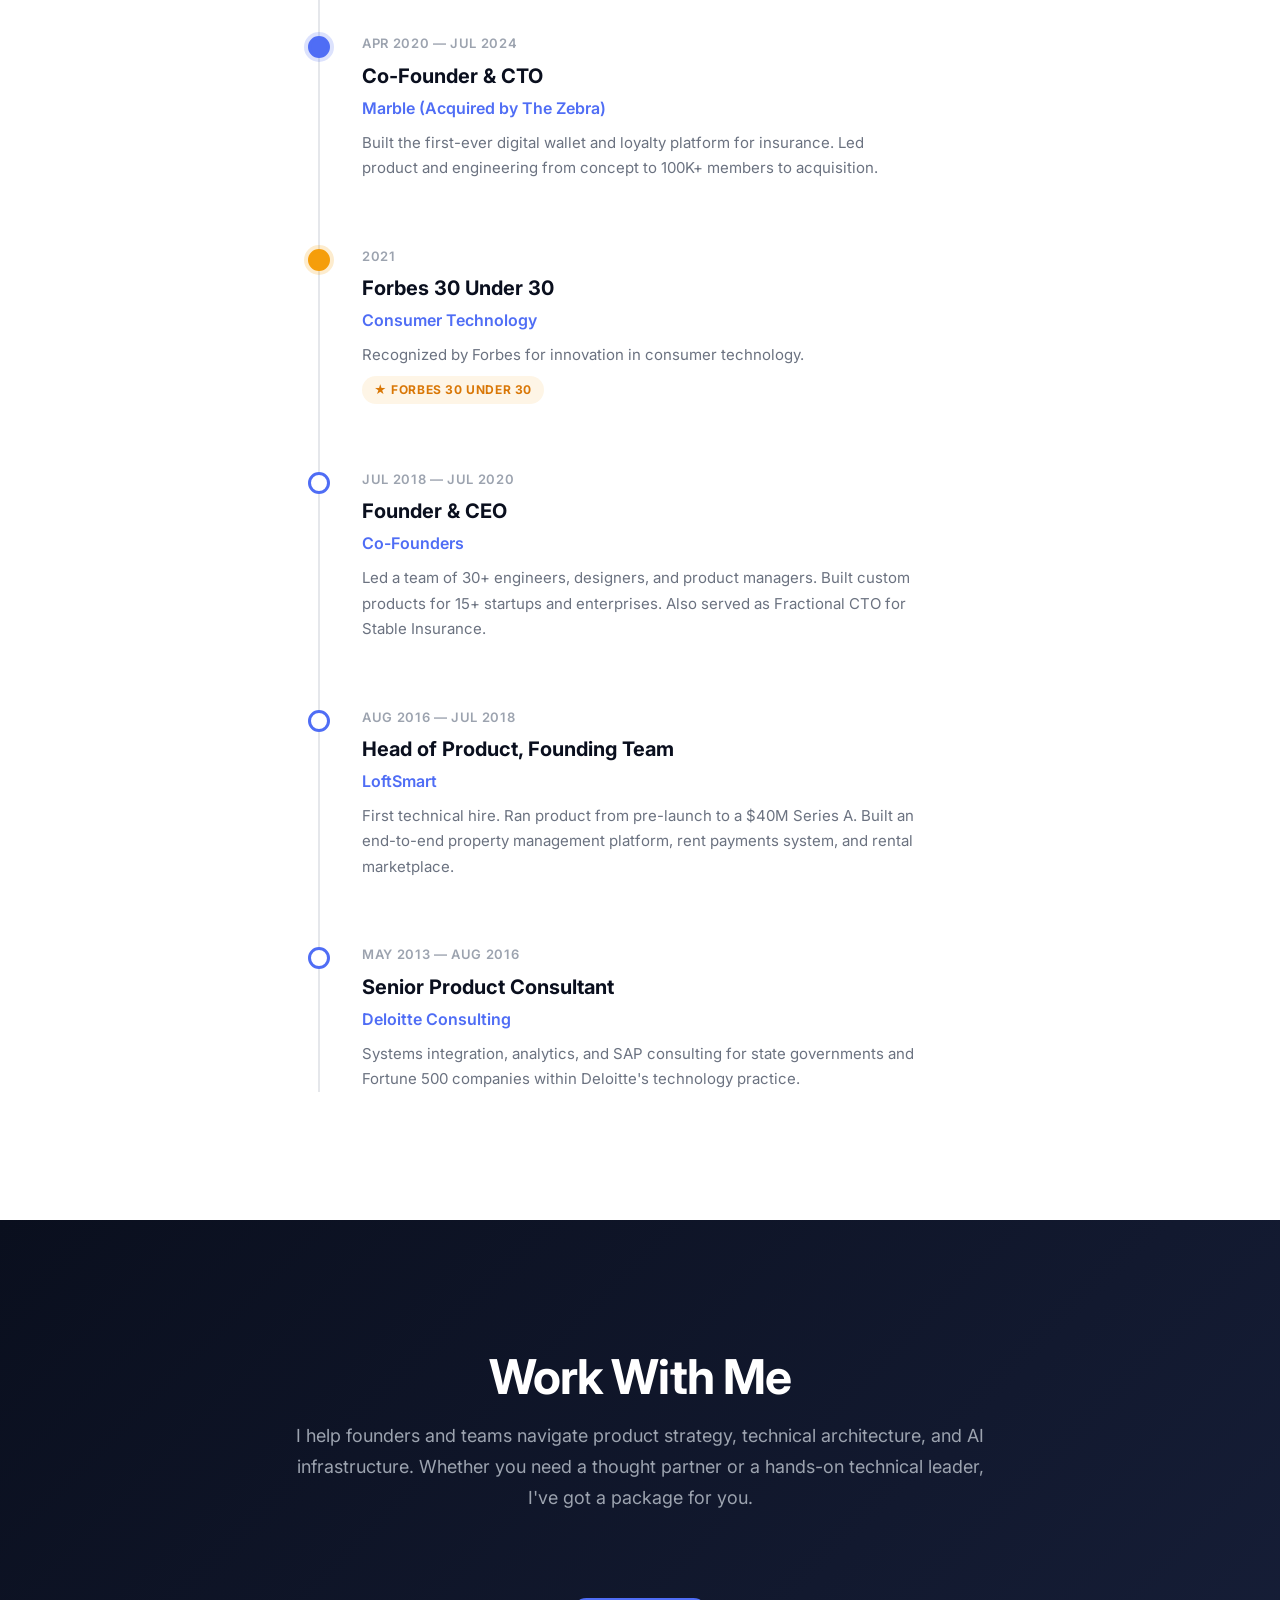
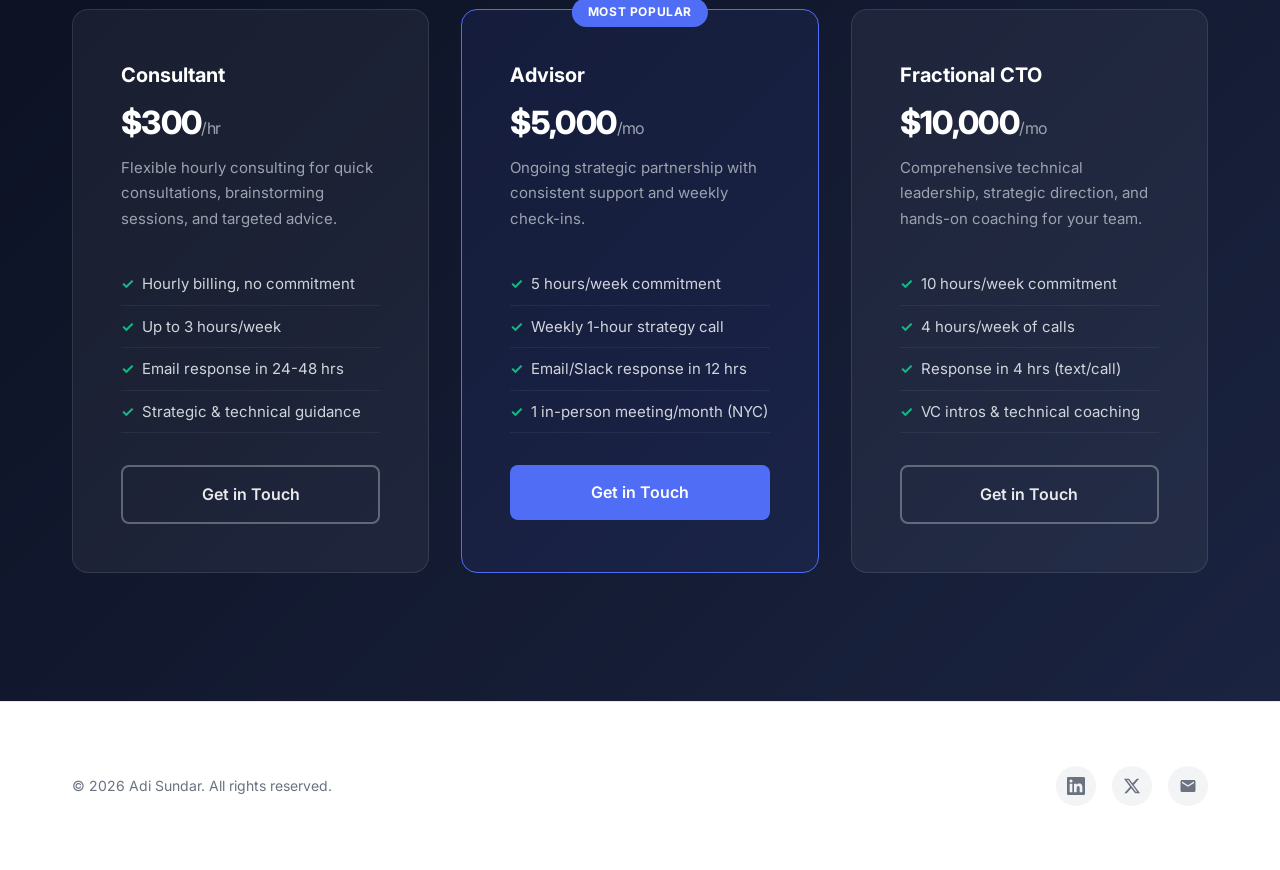
==== commit d42fdfe0: "Home screen stats update Home screen stats update" ====
--- a/index.html
+++ b/index.html
@@ -41,11 +41,51 @@
         <div class="hero__content">
           <span class="hero__label">Founder · CTO · Product Leader</span>
           <h1 class="hero__title">I turn ideas into <span>products</span> that scale.</h1>
-          <p class="hero__description">I help non-technical founders take their vision from zero to one. With 12+ years across FinTech, PropTech, and enterprise — and one successful exit — I bring the technical architecture and product strategy to make it happen.</p>
+          <p class="hero__description">I help non-technical founders take their vision from zero to one. With deep experience across FinTech, PropTech, and enterprise — and two successful exits — I bring the technical architecture and product strategy to make it happen.</p>
           <div class="hero__ctas">
             <a href="#work" class="btn btn--primary btn--lg">See My Work</a>
             <a href="#advisory" class="btn btn--outline btn--lg" style="border-color: rgba(255,255,255,0.3); color: rgba(255,255,255,0.9);">Work With Me</a>
           </div>
+
+          <!-- Hero stats bar -->
+          <div class="hero-stats">
+            <div class="hero-stat">
+              <span class="hero-stat__icon">🏆</span>
+              <div class="hero-stat__text">
+                <span class="hero-stat__value">2</span>
+                <span class="hero-stat__label">Successful Exits</span>
+              </div>
+            </div>
+            <div class="hero-stat">
+              <span class="hero-stat__icon">👥</span>
+              <div class="hero-stat__text">
+                <span class="hero-stat__value">60+</span>
+                <span class="hero-stat__label">Engineers Led</span>
+              </div>
+            </div>
+            <div class="hero-stat">
+              <span class="hero-stat__icon">🚀</span>
+              <div class="hero-stat__text">
+                <span class="hero-stat__value">15+</span>
+                <span class="hero-stat__label">Products Built</span>
+              </div>
+            </div>
+            <div class="hero-stat hero-stat--award">
+              <span class="hero-stat__icon">⭐</span>
+              <div class="hero-stat__text">
+                <span class="hero-stat__value">Forbes 30 Under 30</span>
+                <span class="hero-stat__label">Consumer Technology</span>
+              </div>
+            </div>
+            <div class="hero-stat hero-stat--award">
+              <span class="hero-stat__icon">🎨</span>
+              <div class="hero-stat__text">
+                <span class="hero-stat__value">UX Design Awards</span>
+                <span class="hero-stat__label">Nominated 2023 · Marble</span>
+              </div>
+            </div>
+          </div>
+
           <div class="hero__social">
             <a href="https://www.linkedin.com/in/adi-sundar-23969355/" target="_blank" rel="noopener" aria-label="LinkedIn">
               <svg viewBox="0 0 24 24"><path d="M20.447 20.452h-3.554v-5.569c0-1.328-.027-3.037-1.852-3.037-1.853 0-2.136 1.445-2.136 2.939v5.667H9.351V9h3.414v1.561h.046c.477-.9 1.637-1.85 3.37-1.85 3.601 0 4.267 2.37 4.267 5.455v6.286zM5.337 7.433a2.062 2.062 0 01-2.063-2.065 2.064 2.064 0 112.063 2.065zm1.782 13.019H3.555V9h3.564v11.452zM22.225 0H1.771C.792 0 0 .774 0 1.729v20.542C0 23.227.792 24 1.771 24h20.451C23.2 24 24 23.227 24 22.271V1.729C24 .774 23.2 0 22.222 0h.003z"/></svg>
@@ -78,31 +118,11 @@
   <!-- ===== ABOUT ===== -->
   <section class="section" id="about">
     <div class="container">
-      <div class="about__grid">
-        <div class="about__content fade-up">
-          <h2>Building products that matter.</h2>
-          <p>I'm a founder and engineering leader with a track record of taking ambitious ideas and shipping them as real products. My superpower is working with non-technical founders — translating their vision into architecture, roadmaps, and shipping code.</p>
-          <p>After selling my last venture, <strong>Marble</strong>, to The Zebra, I joined the founding team at <strong>Ellis.ai</strong> to build AI-native infrastructure for the next generation of private credit funds. In my spare time, I advise companies navigating product, technology, and AI strategy.</p>
-          <p>My career has spanned founding a product studio, building insurance technology that served 100K+ users, scaling engineering teams to 60+, and consulting for Fortune 500 companies at Deloitte.</p>
-        </div>
-        <div class="about__stats fade-up">
-          <div class="stat">
-            <div class="stat__number">12+</div>
-            <div class="stat__label">Years of Experience</div>
-          </div>
-          <div class="stat">
-            <div class="stat__number">1</div>
-            <div class="stat__label">Successful Exit</div>
-          </div>
-          <div class="stat">
-            <div class="stat__number">60+</div>
-            <div class="stat__label">Engineers Led</div>
-          </div>
-          <div class="stat">
-            <div class="stat__number">15+</div>
-            <div class="stat__label">Products Built</div>
-          </div>
-        </div>
+      <div class="about__content fade-up" style="max-width: var(--max-width-narrow);">
+        <h2>Building products that matter.</h2>
+        <p>I'm a founder and engineering leader with a track record of taking ambitious ideas and shipping them as real products. My superpower is working with non-technical founders — translating their vision into architecture, roadmaps, and shipping code.</p>
+        <p>After selling my last venture, <strong>Marble</strong>, to The Zebra, I joined the founding team at <strong>Ellis.ai</strong> to build AI-native infrastructure for the next generation of private credit funds. In my spare time, I advise companies navigating product, technology, and AI strategy.</p>
+        <p>My career has spanned founding a product studio, building insurance technology that served 100K+ users, scaling engineering teams to 60+, and consulting for Fortune 500 companies at Deloitte.</p>
       </div>
     </div>
   </section>
@@ -117,8 +137,8 @@
 
       <!-- Marble Card -->
       <div class="case-study-card fade-up">
-        <div class="case-study-card__image">
-          <img src="images/marble-hero.webp" alt="Marble app showing digital insurance wallet and rewards dashboard">
+        <div class="case-study-card__image" style="background: linear-gradient(135deg, #f0e4df 0%, #e8d5ce 50%, #ddc8bf 100%);">
+          <img src="images/marble-wallet-hero.png" alt="Marble insurance wallet app showing policy cards, balance, and 4.9 star App Store rating" style="object-fit: contain; object-position: center; padding: 2rem;">
         </div>
         <div class="case-study-card__content">
           <span class="case-study-card__tag">FinTech · Insurance</span>
--- a/css/style.css
+++ b/css/style.css
@@ -419,6 +419,66 @@
   fill: currentColor;
 }
 
+/* --- Hero Stats Bar --- */
+.hero-stats {
+  display: flex;
+  flex-wrap: wrap;
+  gap: 0.625rem;
+  margin-bottom: var(--space-xl);
+}
+
+.hero-stat {
+  display: flex;
+  align-items: center;
+  gap: 0.6rem;
+  padding: 0.5rem 1rem;
+  background: rgba(255, 255, 255, 0.06);
+  border: 1px solid rgba(255, 255, 255, 0.1);
+  border-radius: 100px;
+  transition: background 0.25s, border-color 0.25s;
+}
+
+.hero-stat:hover {
+  background: rgba(255, 255, 255, 0.1);
+  border-color: rgba(255, 255, 255, 0.2);
+}
+
+.hero-stat__icon {
+  font-size: 1.1rem;
+  line-height: 1;
+  flex-shrink: 0;
+}
+
+.hero-stat__text {
+  display: flex;
+  flex-direction: column;
+  gap: 0;
+}
+
+.hero-stat__value {
+  font-family: var(--font-heading);
+  font-size: 0.9rem;
+  font-weight: 700;
+  color: var(--color-white);
+  line-height: 1.2;
+}
+
+.hero-stat__label {
+  font-size: 0.7rem;
+  color: var(--color-gray-400);
+  font-weight: 500;
+  line-height: 1.3;
+  letter-spacing: 0.01em;
+}
+
+.hero-stat--award .hero-stat__value {
+  font-size: 0.8rem;
+  background: linear-gradient(135deg, #f9d423, #e8655a);
+  -webkit-background-clip: text;
+  -webkit-text-fill-color: transparent;
+  background-clip: text;
+}
+
 .hero__image {
   position: relative;
   z-index: 1;
@@ -1134,6 +1194,10 @@
   }
 
   .hero__social {
+    justify-content: center;
+  }
+
+  .hero-stats {
     justify-content: center;
   }
 
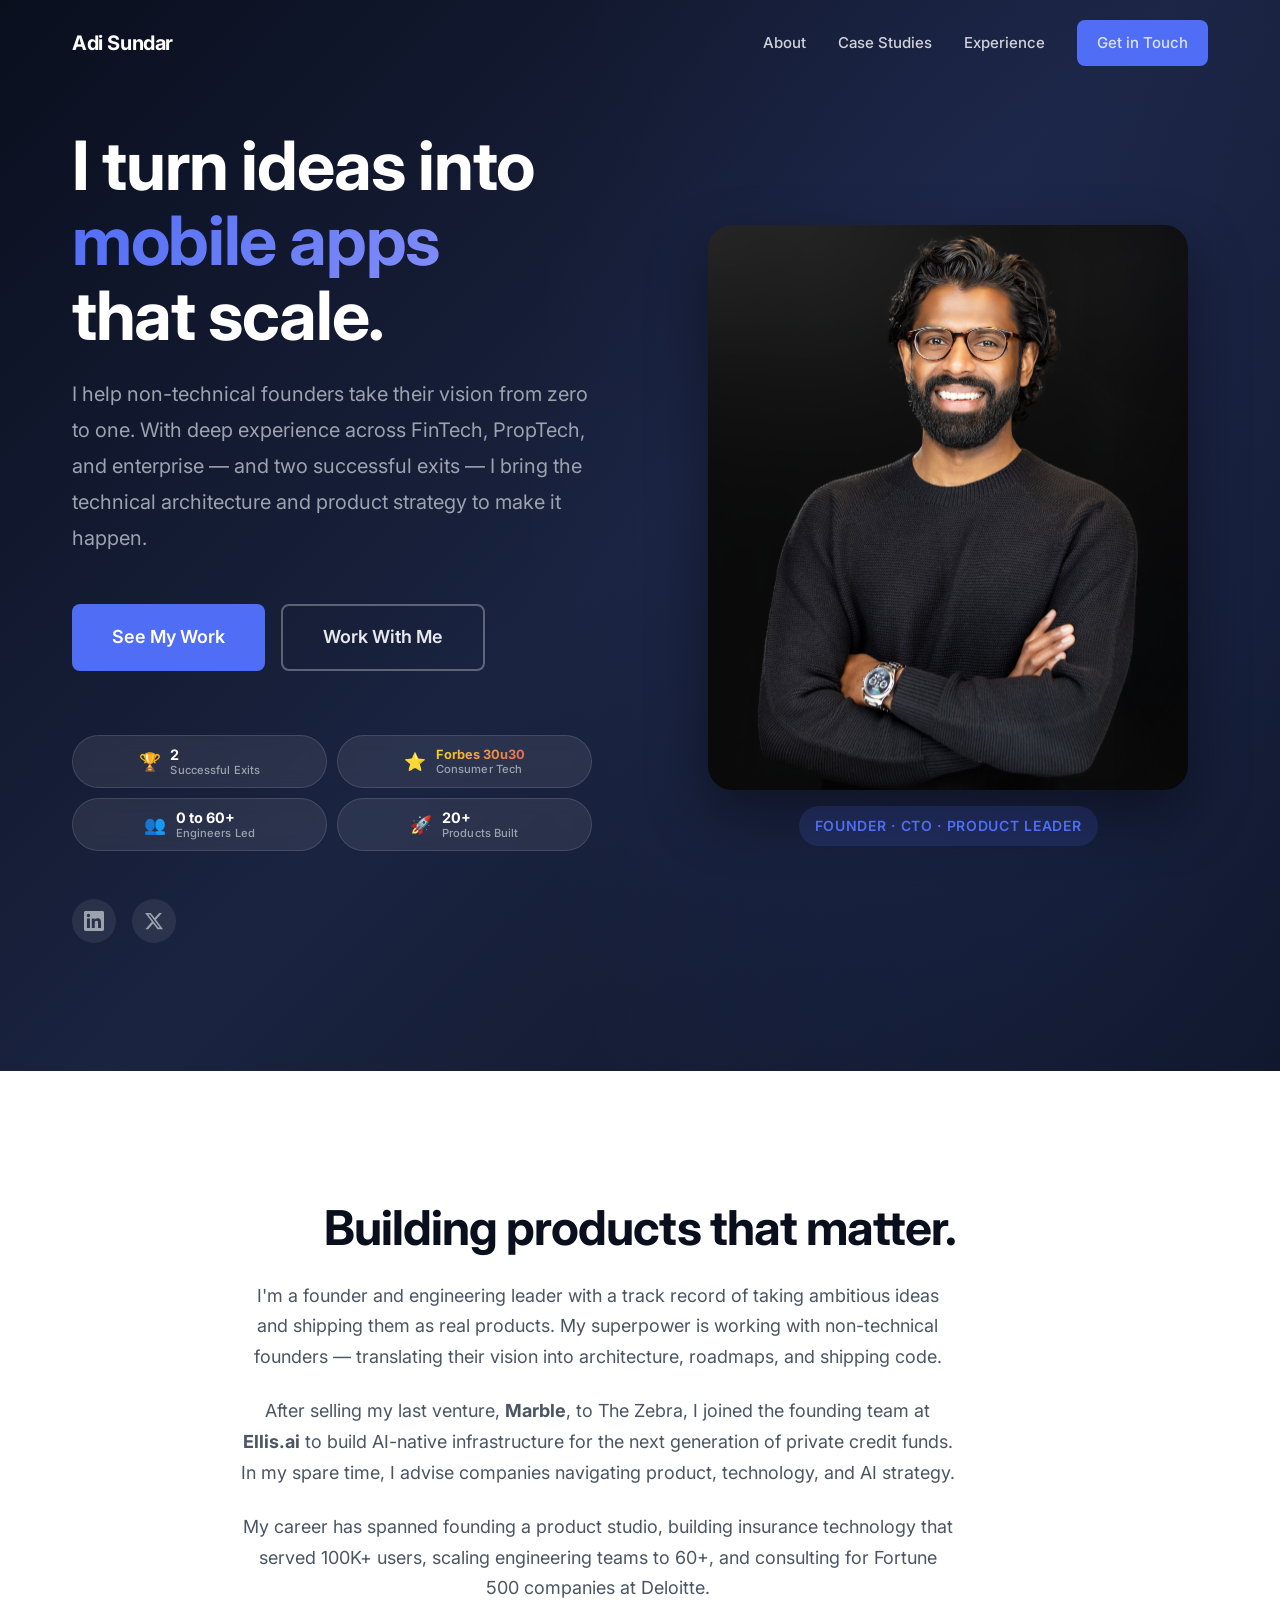
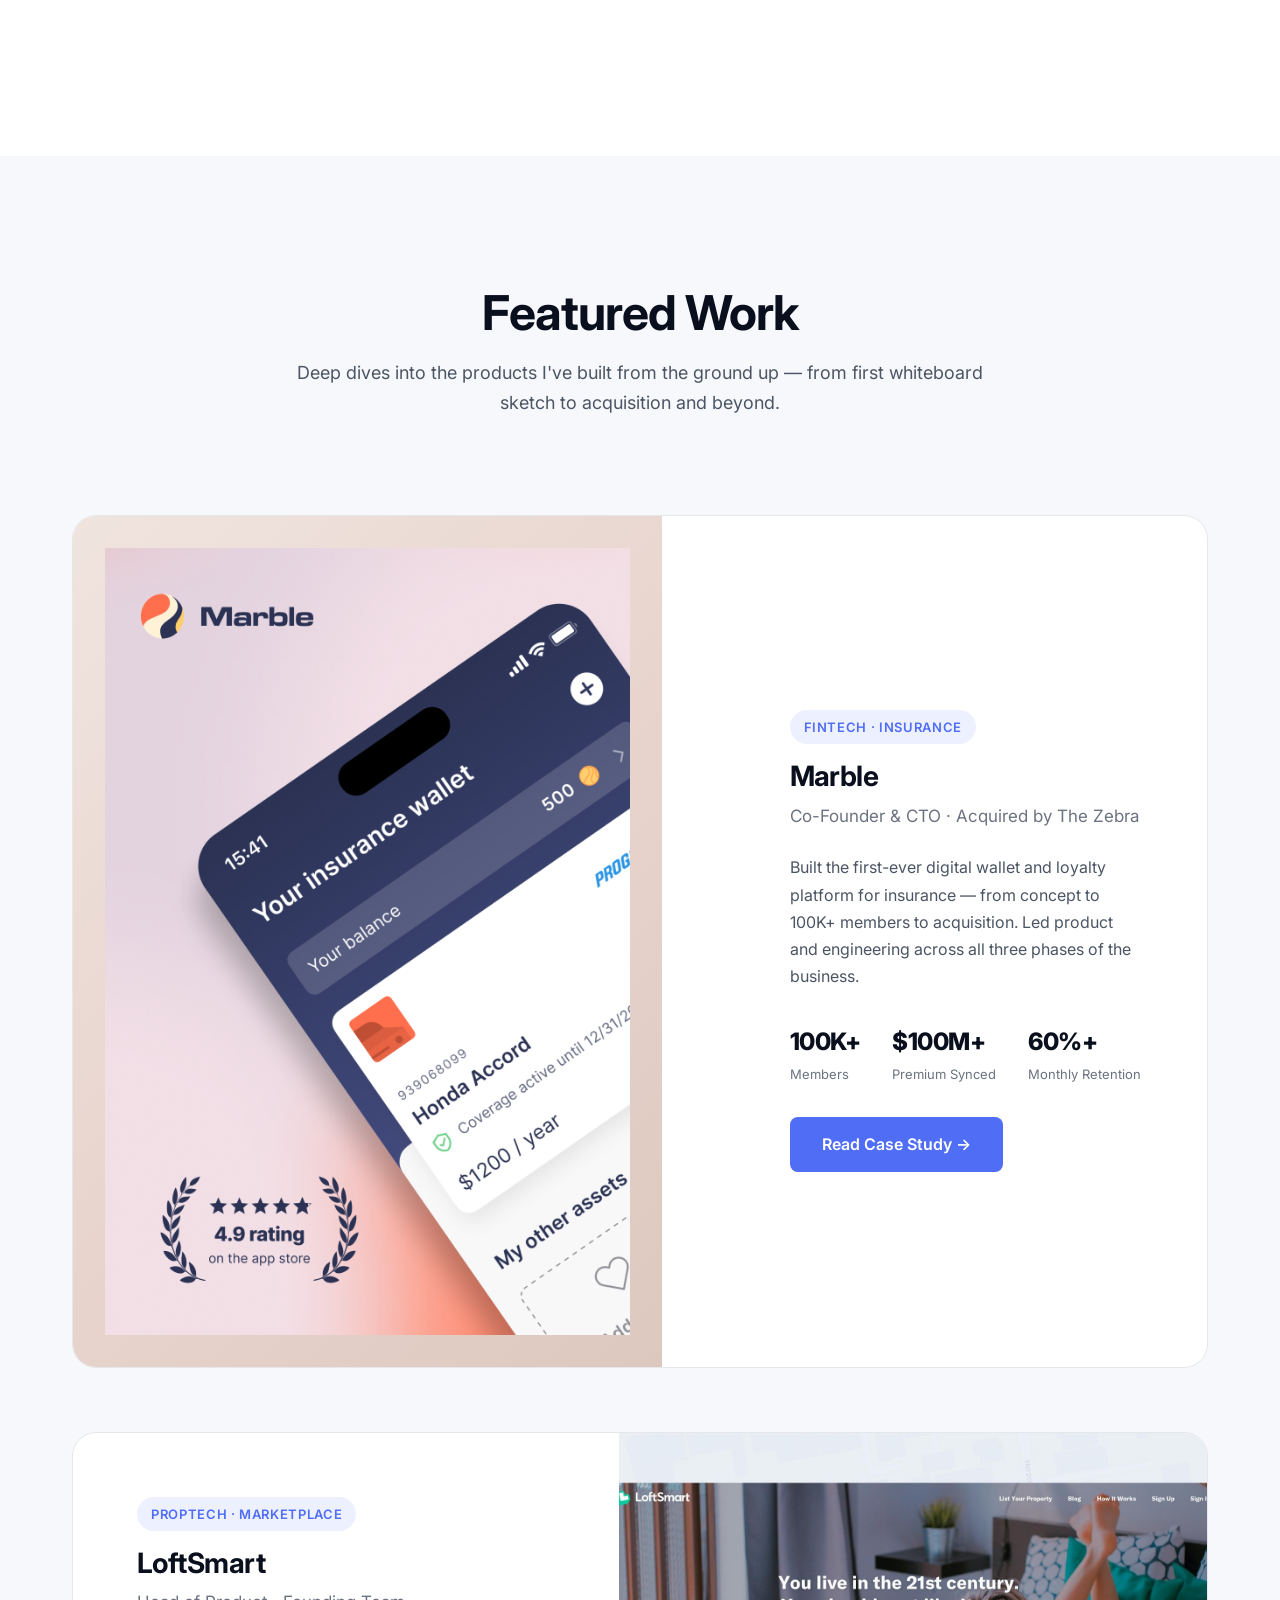
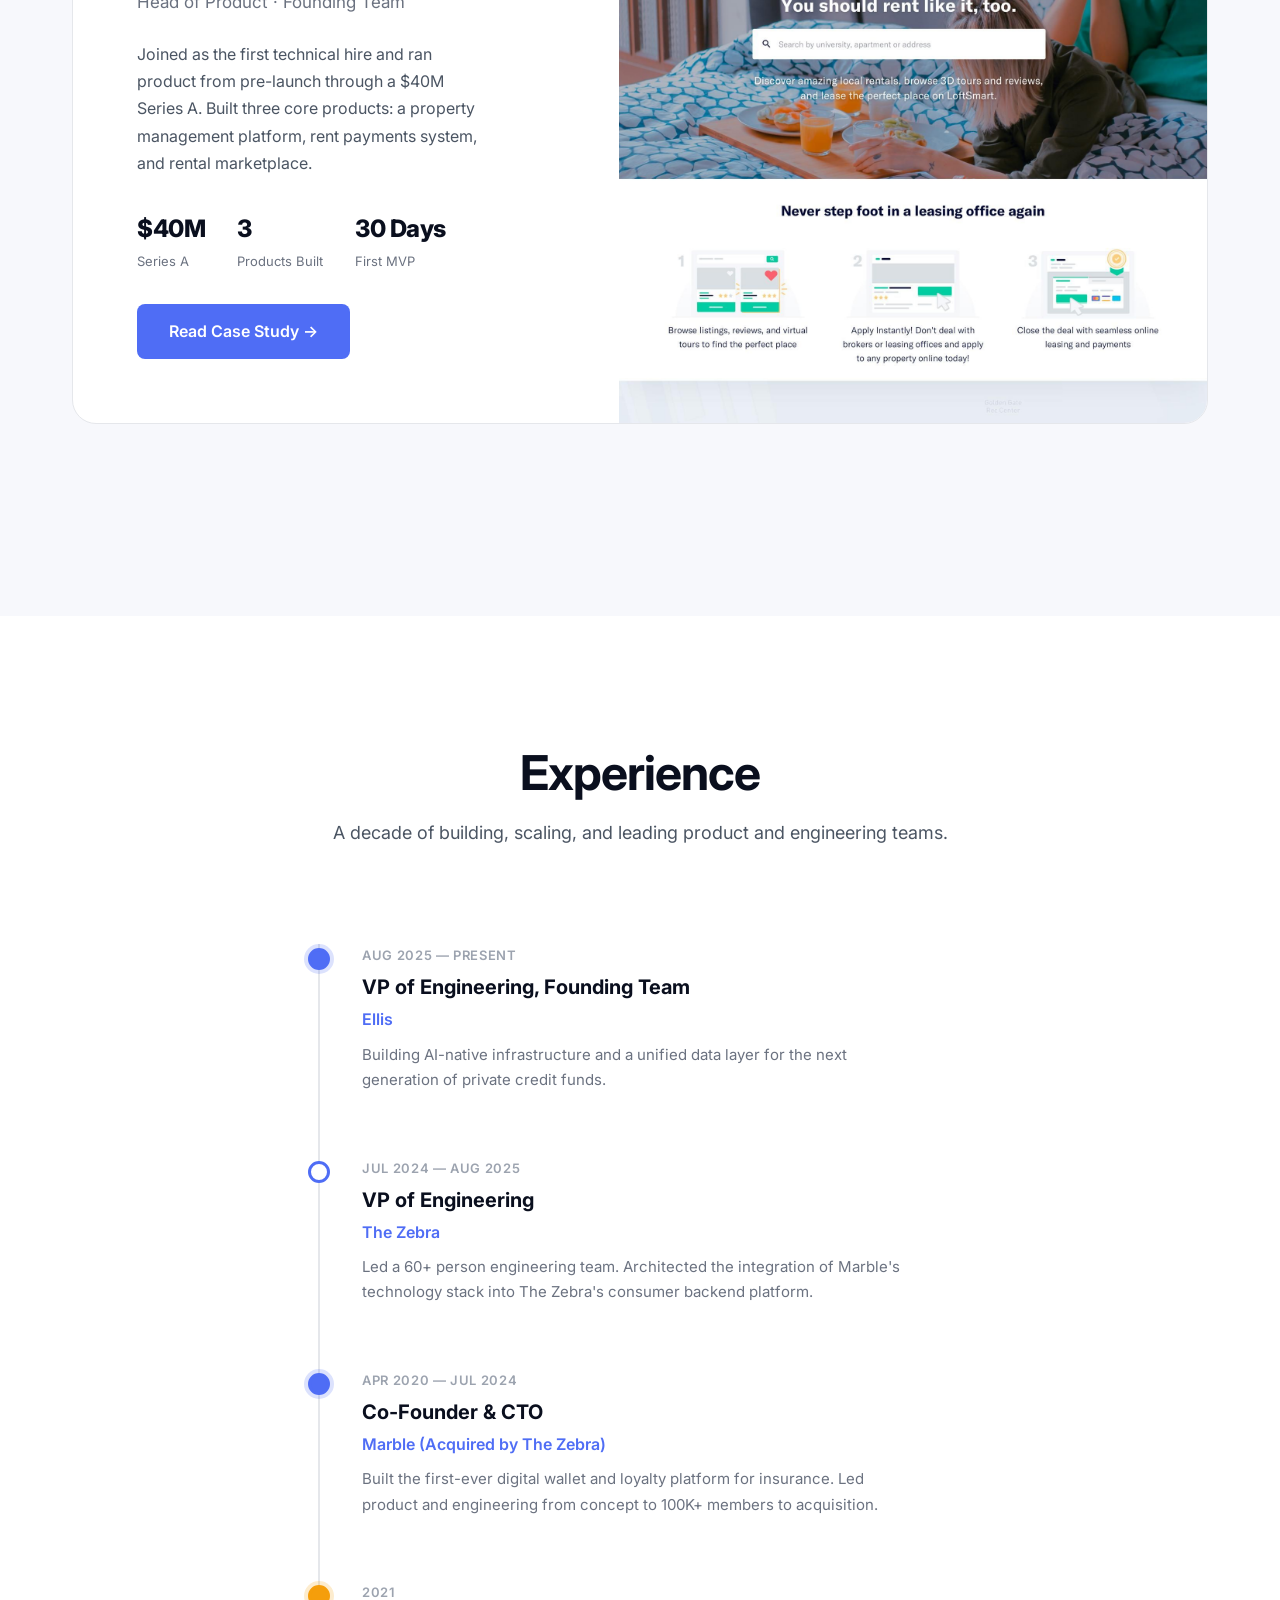
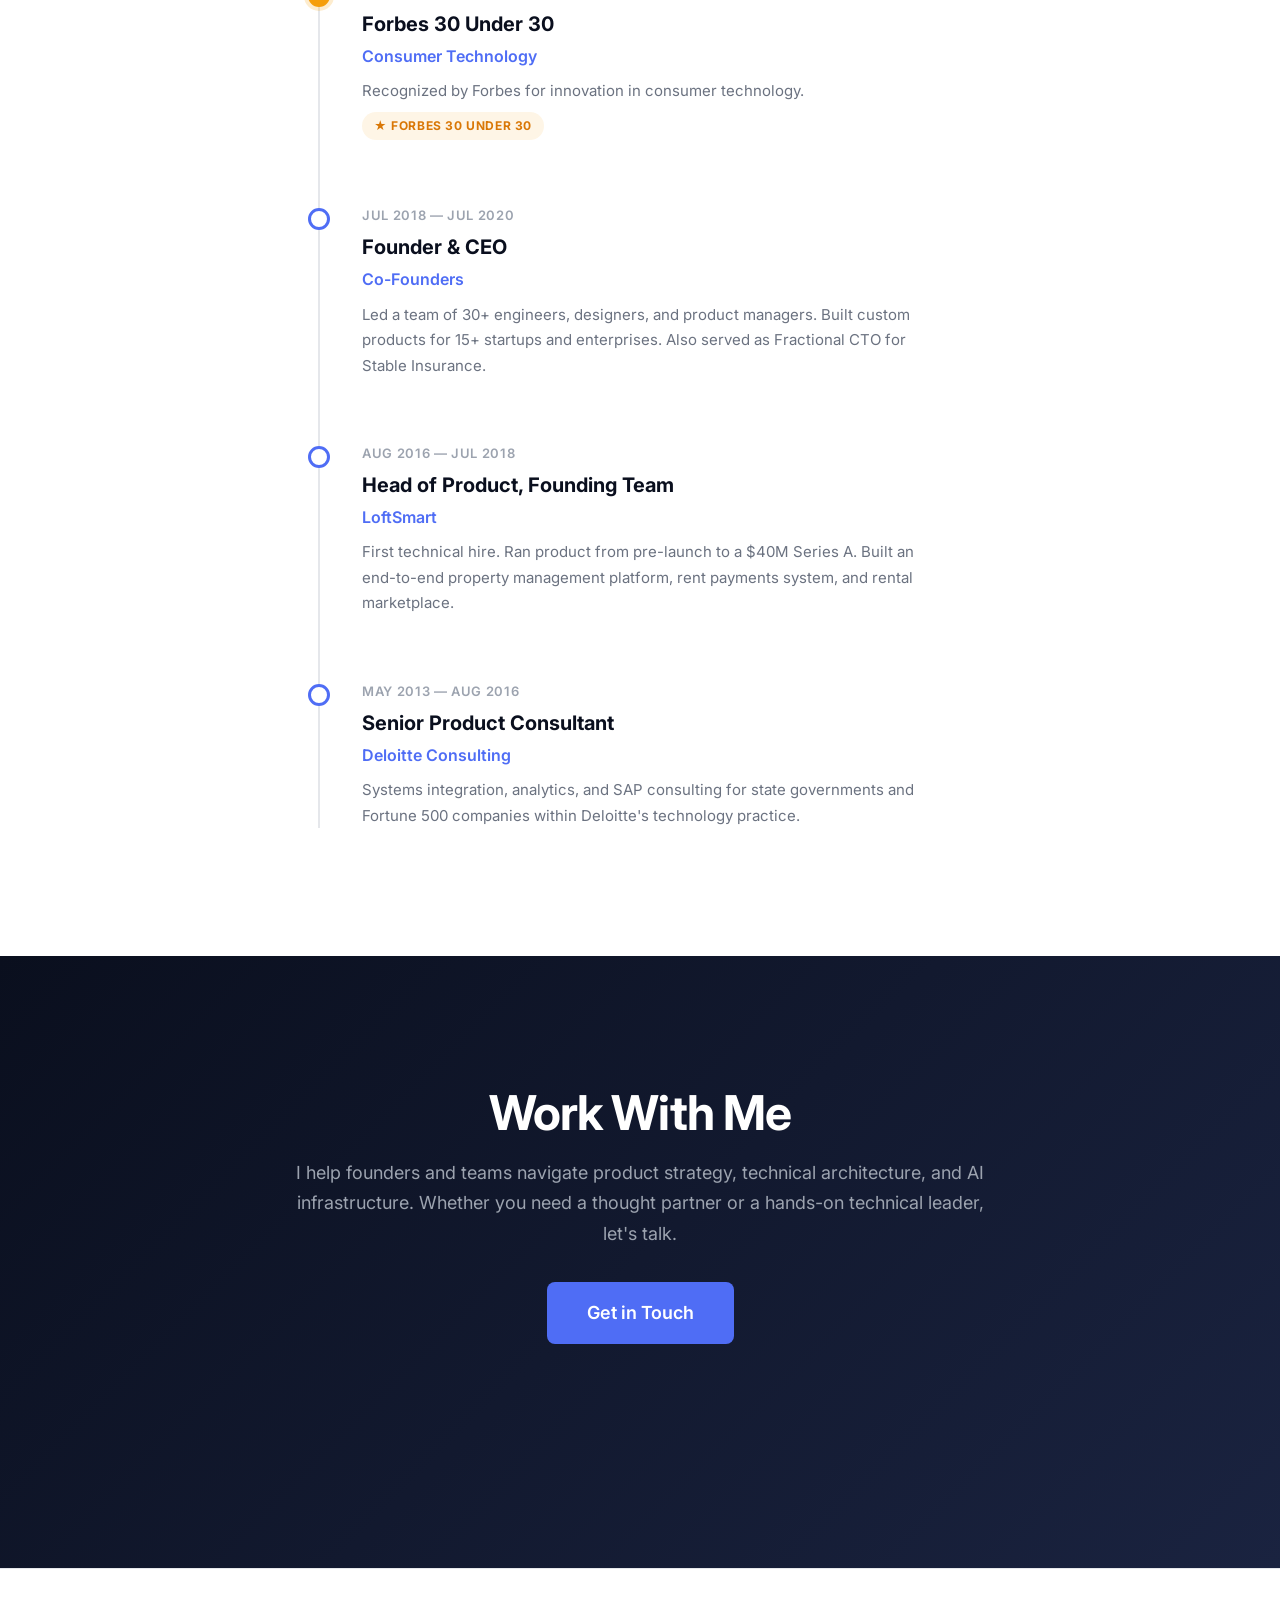
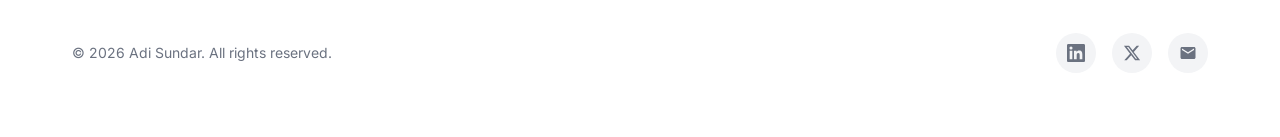
==== commit 282d1ac7: "Home page updates ui/ux improvements" ====
--- a/index.html
+++ b/index.html
@@ -24,8 +24,7 @@
         <li><a href="#about">About</a></li>
         <li><a href="#work">Case Studies</a></li>
         <li><a href="#experience">Experience</a></li>
-        <li><a href="#advisory">Advisory</a></li>
-        <li><a href="mailto:adi.sundar13@gmail.com" class="btn btn--primary btn--sm">Get in Touch</a></li>
+        <li><a href="mailto:work@adisundar.com" class="btn btn--primary btn--sm">Get in Touch</a></li>
         <button class="nav__close" id="navClose">&times;</button>
       </ul>
       <button class="nav__toggle" id="navToggle" aria-label="Toggle navigation">
@@ -39,8 +38,7 @@
     <div class="container">
       <div class="hero__grid">
         <div class="hero__content">
-          <span class="hero__label">Founder · CTO · Product Leader</span>
-          <h1 class="hero__title">I turn ideas into <span>products</span> that scale.</h1>
+          <h1 class="hero__title">I turn ideas into<br><span class="rotating-words"><span class="rotating-word active">products</span><span class="rotating-word">mobile apps</span><span class="rotating-word">AI agents</span></span><br>that scale.</h1>
           <p class="hero__description">I help non-technical founders take their vision from zero to one. With deep experience across FinTech, PropTech, and enterprise — and two successful exits — I bring the technical architecture and product strategy to make it happen.</p>
           <div class="hero__ctas">
             <a href="#work" class="btn btn--primary btn--lg">See My Work</a>
@@ -56,32 +54,25 @@
                 <span class="hero-stat__label">Successful Exits</span>
               </div>
             </div>
+            <div class="hero-stat hero-stat--award">
+              <span class="hero-stat__icon">⭐</span>
+              <div class="hero-stat__text">
+                <span class="hero-stat__value">Forbes 30u30</span>
+                <span class="hero-stat__label">Consumer Tech</span>
+              </div>
+            </div>
             <div class="hero-stat">
               <span class="hero-stat__icon">👥</span>
               <div class="hero-stat__text">
-                <span class="hero-stat__value">60+</span>
+                <span class="hero-stat__value">0 to 60+</span>
                 <span class="hero-stat__label">Engineers Led</span>
               </div>
             </div>
             <div class="hero-stat">
               <span class="hero-stat__icon">🚀</span>
               <div class="hero-stat__text">
-                <span class="hero-stat__value">15+</span>
+                <span class="hero-stat__value">20+</span>
                 <span class="hero-stat__label">Products Built</span>
-              </div>
-            </div>
-            <div class="hero-stat hero-stat--award">
-              <span class="hero-stat__icon">⭐</span>
-              <div class="hero-stat__text">
-                <span class="hero-stat__value">Forbes 30 Under 30</span>
-                <span class="hero-stat__label">Consumer Technology</span>
-              </div>
-            </div>
-            <div class="hero-stat hero-stat--award">
-              <span class="hero-stat__icon">🎨</span>
-              <div class="hero-stat__text">
-                <span class="hero-stat__value">UX Design Awards</span>
-                <span class="hero-stat__label">Nominated 2023 · Marble</span>
               </div>
             </div>
           </div>
@@ -97,20 +88,8 @@
         </div>
         <div class="hero__image">
           <img src="images/headshot.jpg" alt="Adi Sundar professional headshot" width="480" height="480" loading="eager">
-        </div>
-      </div>
-    </div>
-  </section>
-
-  <!-- ===== LOGO BAR ===== -->
-  <section class="logo-bar">
-    <div class="container">
-      <p class="logo-bar__label">Trusted by teams at</p>
-      <div class="logo-bar__grid">
-        <img src="images/ellis-logo.png" alt="Ellis" class="logo-bar__item">
-        <img src="images/forbes-30under30.png" alt="Forbes 30 Under 30" class="logo-bar__item">
-        <img src="images/cofounders-logo.png" alt="Co-Founders" class="logo-bar__item">
-        <img src="images/deloitte-logo.png" alt="Deloitte" class="logo-bar__item">
+          <span class="hero__label">Founder · CTO · Product Leader</span>
+        </div>
       </div>
     </div>
   </section>
@@ -118,7 +97,7 @@
   <!-- ===== ABOUT ===== -->
   <section class="section" id="about">
     <div class="container">
-      <div class="about__content fade-up" style="max-width: var(--max-width-narrow);">
+      <div class="about__content fade-up" style="max-width: var(--max-width-narrow); margin: 0 auto; text-align: center;">
         <h2>Building products that matter.</h2>
         <p>I'm a founder and engineering leader with a track record of taking ambitious ideas and shipping them as real products. My superpower is working with non-technical founders — translating their vision into architecture, roadmaps, and shipping code.</p>
         <p>After selling my last venture, <strong>Marble</strong>, to The Zebra, I joined the founding team at <strong>Ellis.ai</strong> to build AI-native infrastructure for the next generation of private credit funds. In my spare time, I advise companies navigating product, technology, and AI strategy.</p>
@@ -272,54 +251,10 @@
   <!-- ===== ADVISORY / CONSULTING ===== -->
   <section class="section advisory" id="advisory">
     <div class="container">
-      <div class="advisory__header fade-up">
+      <div class="advisory__header fade-up" style="text-align: center;">
         <h2>Work With Me</h2>
-        <p>I help founders and teams navigate product strategy, technical architecture, and AI infrastructure. Whether you need a thought partner or a hands-on technical leader, I've got a package for you.</p>
-      </div>
-
-      <div class="advisory__grid fade-up">
-        <!-- Consultant -->
-        <div class="advisory-card">
-          <div class="advisory-card__name">Consultant</div>
-          <div class="advisory-card__price">$300<span>/hr</span></div>
-          <p class="advisory-card__desc">Flexible hourly consulting for quick consultations, brainstorming sessions, and targeted advice.</p>
-          <ul class="advisory-card__features">
-            <li>Hourly billing, no commitment</li>
-            <li>Up to 3 hours/week</li>
-            <li>Email response in 24-48 hrs</li>
-            <li>Strategic & technical guidance</li>
-          </ul>
-          <a href="mailto:adi.sundar13@gmail.com?subject=Consulting Inquiry" class="btn btn--outline" style="border-color: rgba(255,255,255,0.3); color: rgba(255,255,255,0.9);">Get in Touch</a>
-        </div>
-
-        <!-- Advisor (Featured) -->
-        <div class="advisory-card advisory-card--featured">
-          <span class="advisory-card__popular">Most Popular</span>
-          <div class="advisory-card__name">Advisor</div>
-          <div class="advisory-card__price">$5,000<span>/mo</span></div>
-          <p class="advisory-card__desc">Ongoing strategic partnership with consistent support and weekly check-ins.</p>
-          <ul class="advisory-card__features">
-            <li>5 hours/week commitment</li>
-            <li>Weekly 1-hour strategy call</li>
-            <li>Email/Slack response in 12 hrs</li>
-            <li>1 in-person meeting/month (NYC)</li>
-          </ul>
-          <a href="mailto:adi.sundar13@gmail.com?subject=Advisor Inquiry" class="btn btn--primary">Get in Touch</a>
-        </div>
-
-        <!-- Fractional CTO -->
-        <div class="advisory-card">
-          <div class="advisory-card__name">Fractional CTO</div>
-          <div class="advisory-card__price">$10,000<span>/mo</span></div>
-          <p class="advisory-card__desc">Comprehensive technical leadership, strategic direction, and hands-on coaching for your team.</p>
-          <ul class="advisory-card__features">
-            <li>10 hours/week commitment</li>
-            <li>4 hours/week of calls</li>
-            <li>Response in 4 hrs (text/call)</li>
-            <li>VC intros & technical coaching</li>
-          </ul>
-          <a href="mailto:adi.sundar13@gmail.com?subject=Fractional CTO Inquiry" class="btn btn--outline" style="border-color: rgba(255,255,255,0.3); color: rgba(255,255,255,0.9);">Get in Touch</a>
-        </div>
+        <p>I help founders and teams navigate product strategy, technical architecture, and AI infrastructure. Whether you need a thought partner or a hands-on technical leader, let's talk.</p>
+        <a href="mailto:work@adisundar.com?subject=Work With Me" class="btn btn--primary btn--lg" style="margin-top: var(--space-lg);">Get in Touch</a>
       </div>
     </div>
   </section>
@@ -336,7 +271,7 @@
           <a href="https://twitter.com/adisundar_" target="_blank" rel="noopener" aria-label="X / Twitter">
             <svg viewBox="0 0 24 24"><path d="M18.244 2.25h3.308l-7.227 8.26 8.502 11.24H16.17l-5.214-6.817L4.99 21.75H1.68l7.73-8.835L1.254 2.25H8.08l4.713 6.231zm-1.161 17.52h1.833L7.084 4.126H5.117z"/></svg>
           </a>
-          <a href="mailto:adi.sundar13@gmail.com" aria-label="Email">
+          <a href="mailto:work@adisundar.com" aria-label="Email">
             <svg viewBox="0 0 24 24"><path d="M20 4H4c-1.1 0-2 .9-2 2v12c0 1.1.9 2 2 2h16c1.1 0 2-.9 2-2V6c0-1.1-.9-2-2-2zm0 4l-8 5-8-5V6l8 5 8-5v2z"/></svg>
           </a>
         </div>
--- a/css/style.css
+++ b/css/style.css
@@ -293,6 +293,10 @@
   color: var(--color-primary);
 }
 
+.nav__close {
+  display: none;
+}
+
 .nav__toggle {
   display: none;
   background: none;
@@ -368,11 +372,38 @@
   line-height: 1.1;
 }
 
-.hero__title span {
+.rotating-words {
+  display: inline-block;
+  position: relative;
+  vertical-align: bottom;
+  overflow: hidden;
+  /* Width will be set dynamically by JS */
+}
+
+.rotating-word {
+  display: inline-block;
+  position: absolute;
+  left: 0;
+  top: 0;
   background: linear-gradient(135deg, var(--color-accent), #818cf8);
   -webkit-background-clip: text;
   -webkit-text-fill-color: transparent;
   background-clip: text;
+  opacity: 0;
+  transform: translateY(100%);
+  transition: opacity 0.5s ease, transform 0.5s ease;
+  white-space: nowrap;
+}
+
+.rotating-word.active {
+  position: relative;
+  opacity: 1;
+  transform: translateY(0);
+}
+
+.rotating-word.exit-up {
+  opacity: 0;
+  transform: translateY(-100%);
 }
 
 .hero__description {
@@ -421,8 +452,8 @@
 
 /* --- Hero Stats Bar --- */
 .hero-stats {
-  display: flex;
-  flex-wrap: wrap;
+  display: grid;
+  grid-template-columns: 1fr 1fr;
   gap: 0.625rem;
   margin-bottom: var(--space-xl);
 }
@@ -430,17 +461,22 @@
 .hero-stat {
   display: flex;
   align-items: center;
+  justify-content: center;
   gap: 0.6rem;
-  padding: 0.5rem 1rem;
-  background: rgba(255, 255, 255, 0.06);
-  border: 1px solid rgba(255, 255, 255, 0.1);
+  padding: 0.6rem 1.2rem;
+  flex: 1 1 0;
+  background: rgba(255, 255, 255, 0.08);
+  border: 1px solid rgba(255, 255, 255, 0.12);
   border-radius: 100px;
-  transition: background 0.25s, border-color 0.25s;
+  backdrop-filter: blur(8px);
+  -webkit-backdrop-filter: blur(8px);
+  transition: background 0.25s, border-color 0.25s, box-shadow 0.25s;
 }
 
 .hero-stat:hover {
-  background: rgba(255, 255, 255, 0.1);
-  border-color: rgba(255, 255, 255, 0.2);
+  background: rgba(255, 255, 255, 0.12);
+  border-color: rgba(255, 255, 255, 0.22);
+  box-shadow: 0 0 16px rgba(255, 255, 255, 0.04);
 }
 
 .hero-stat__icon {
@@ -482,14 +518,21 @@
 .hero__image {
   position: relative;
   z-index: 1;
+  display: flex;
+  flex-direction: column;
+  align-items: center;
 }
 
 .hero__image img {
   width: 100%;
   max-width: 480px;
   border-radius: var(--radius-xl);
-  margin-left: auto;
   box-shadow: 0 25px 60px rgba(0, 0, 0, 0.4);
+}
+
+.hero__image .hero__label {
+  margin-top: var(--space-sm);
+  margin-bottom: 0;
 }
 
 /* --- Logo Bar --- */
@@ -1198,7 +1241,7 @@
   }
 
   .hero-stats {
-    justify-content: center;
+    margin-inline: auto;
   }
 
   .hero__image img {
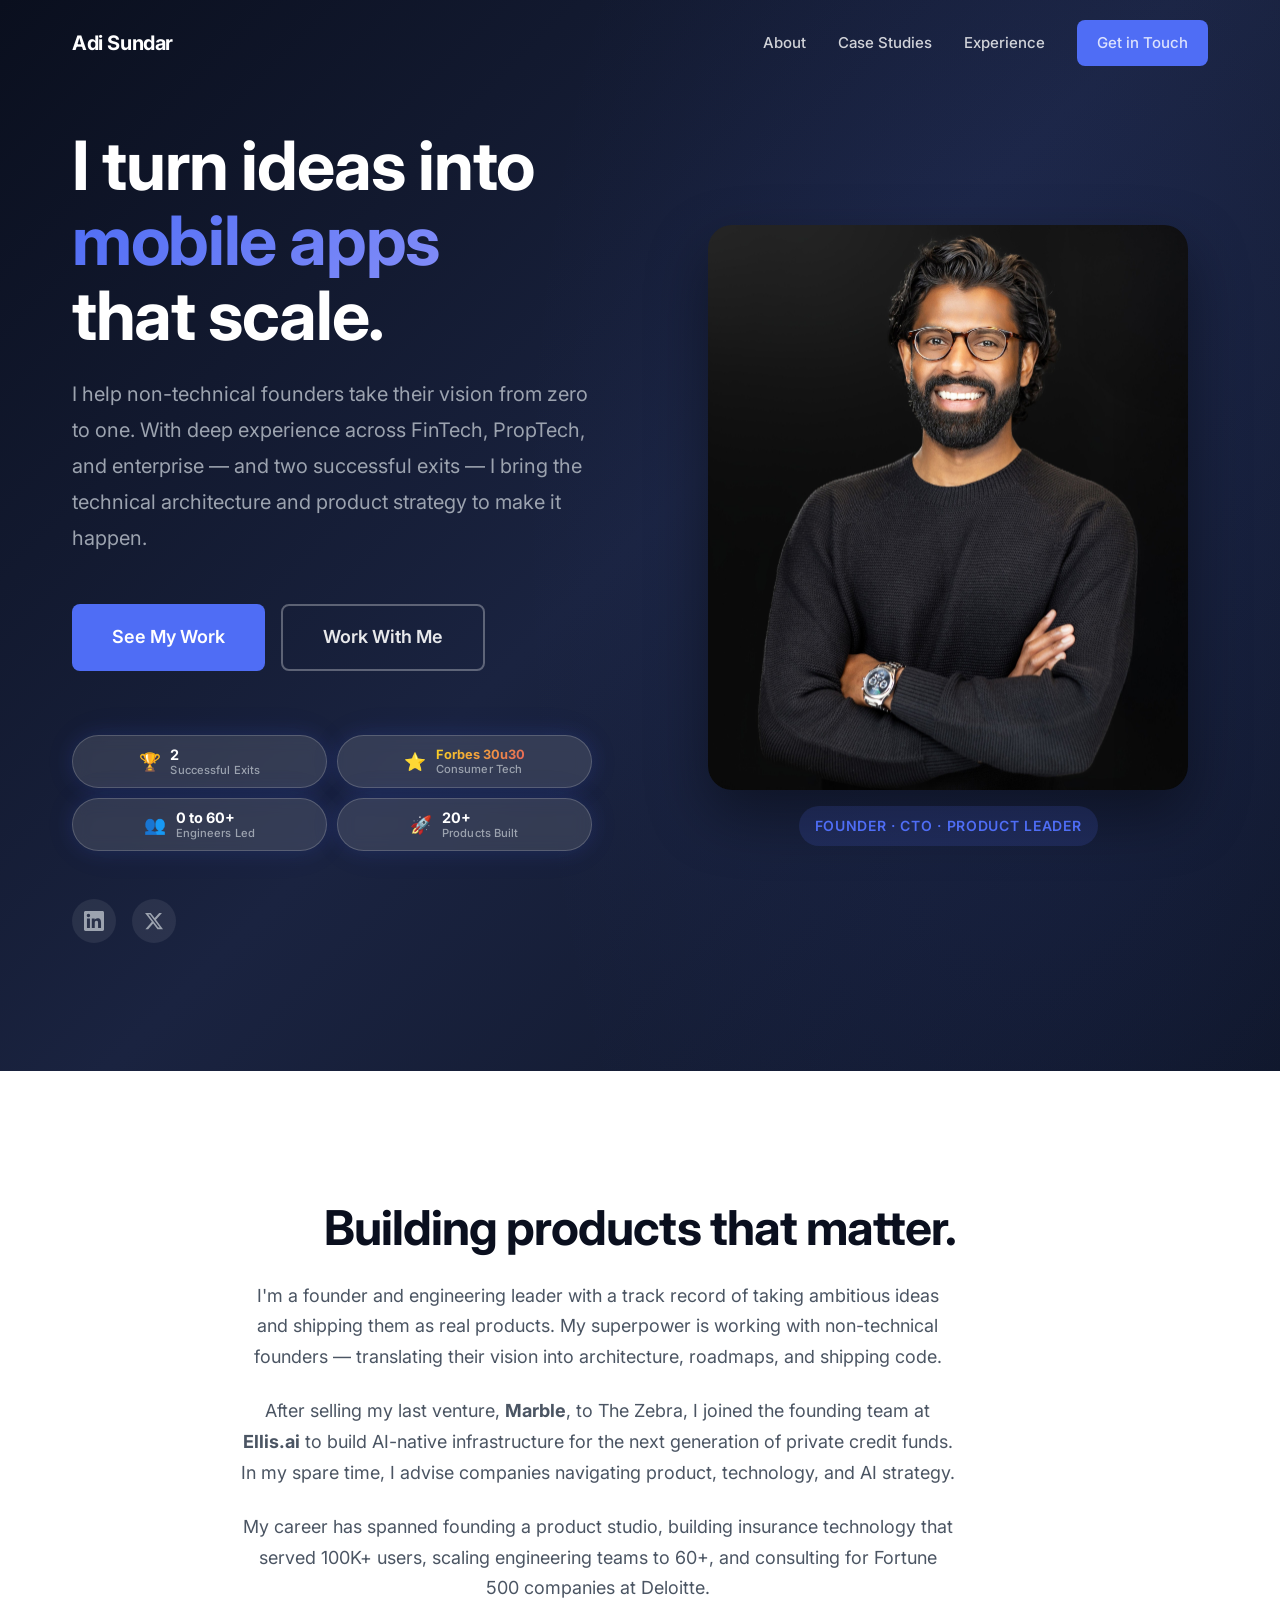
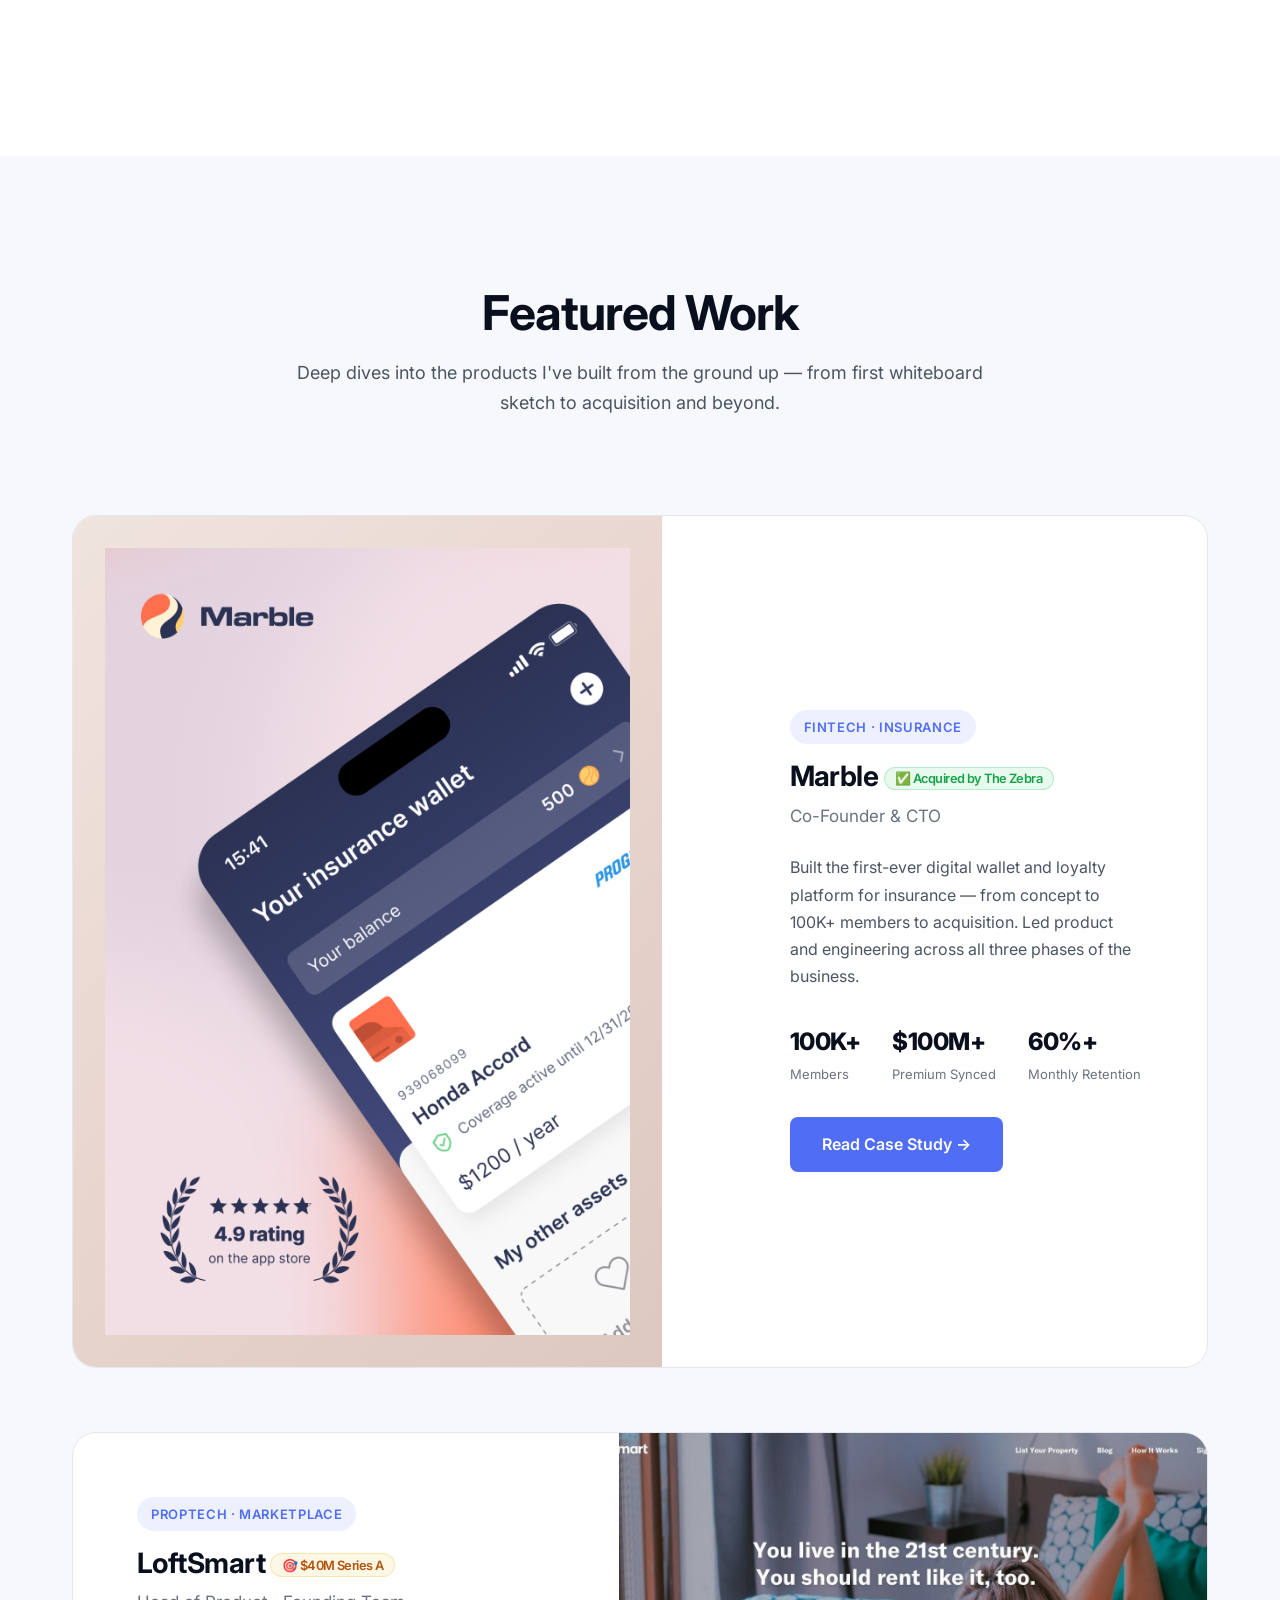
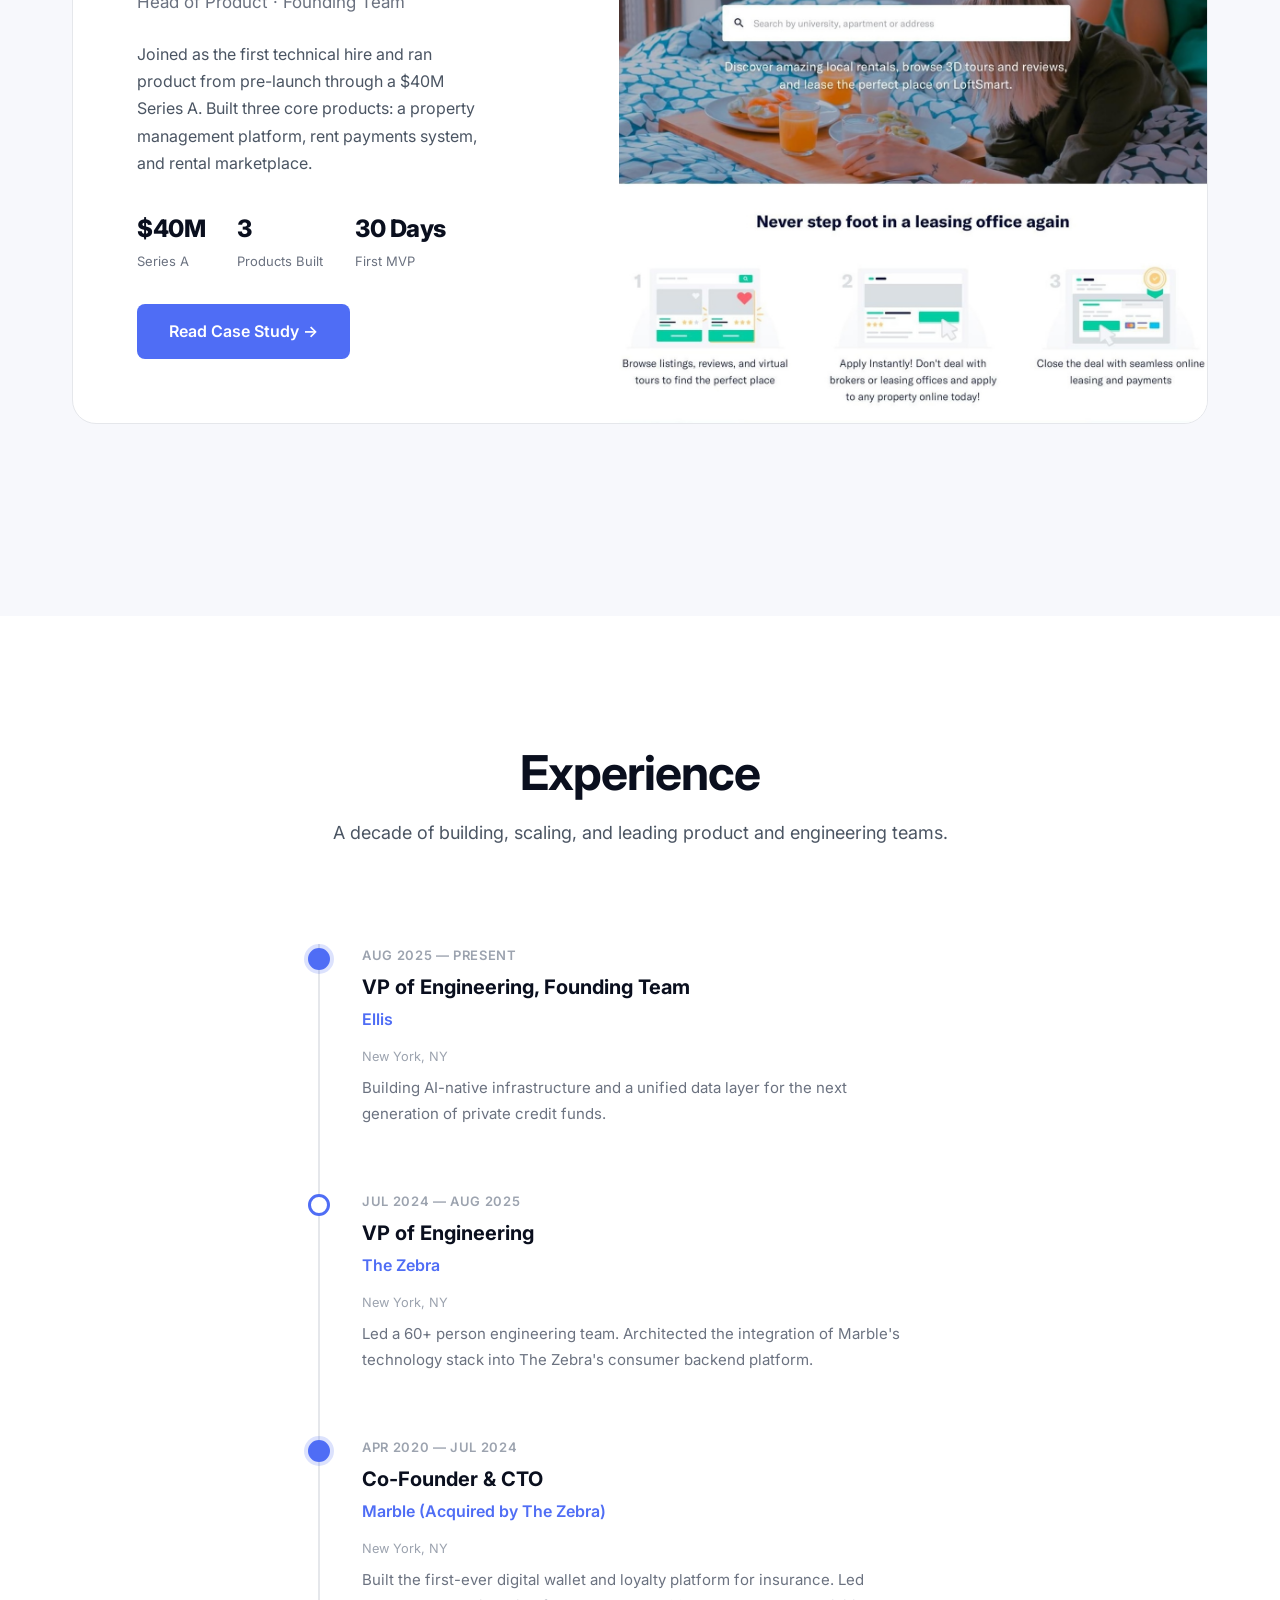
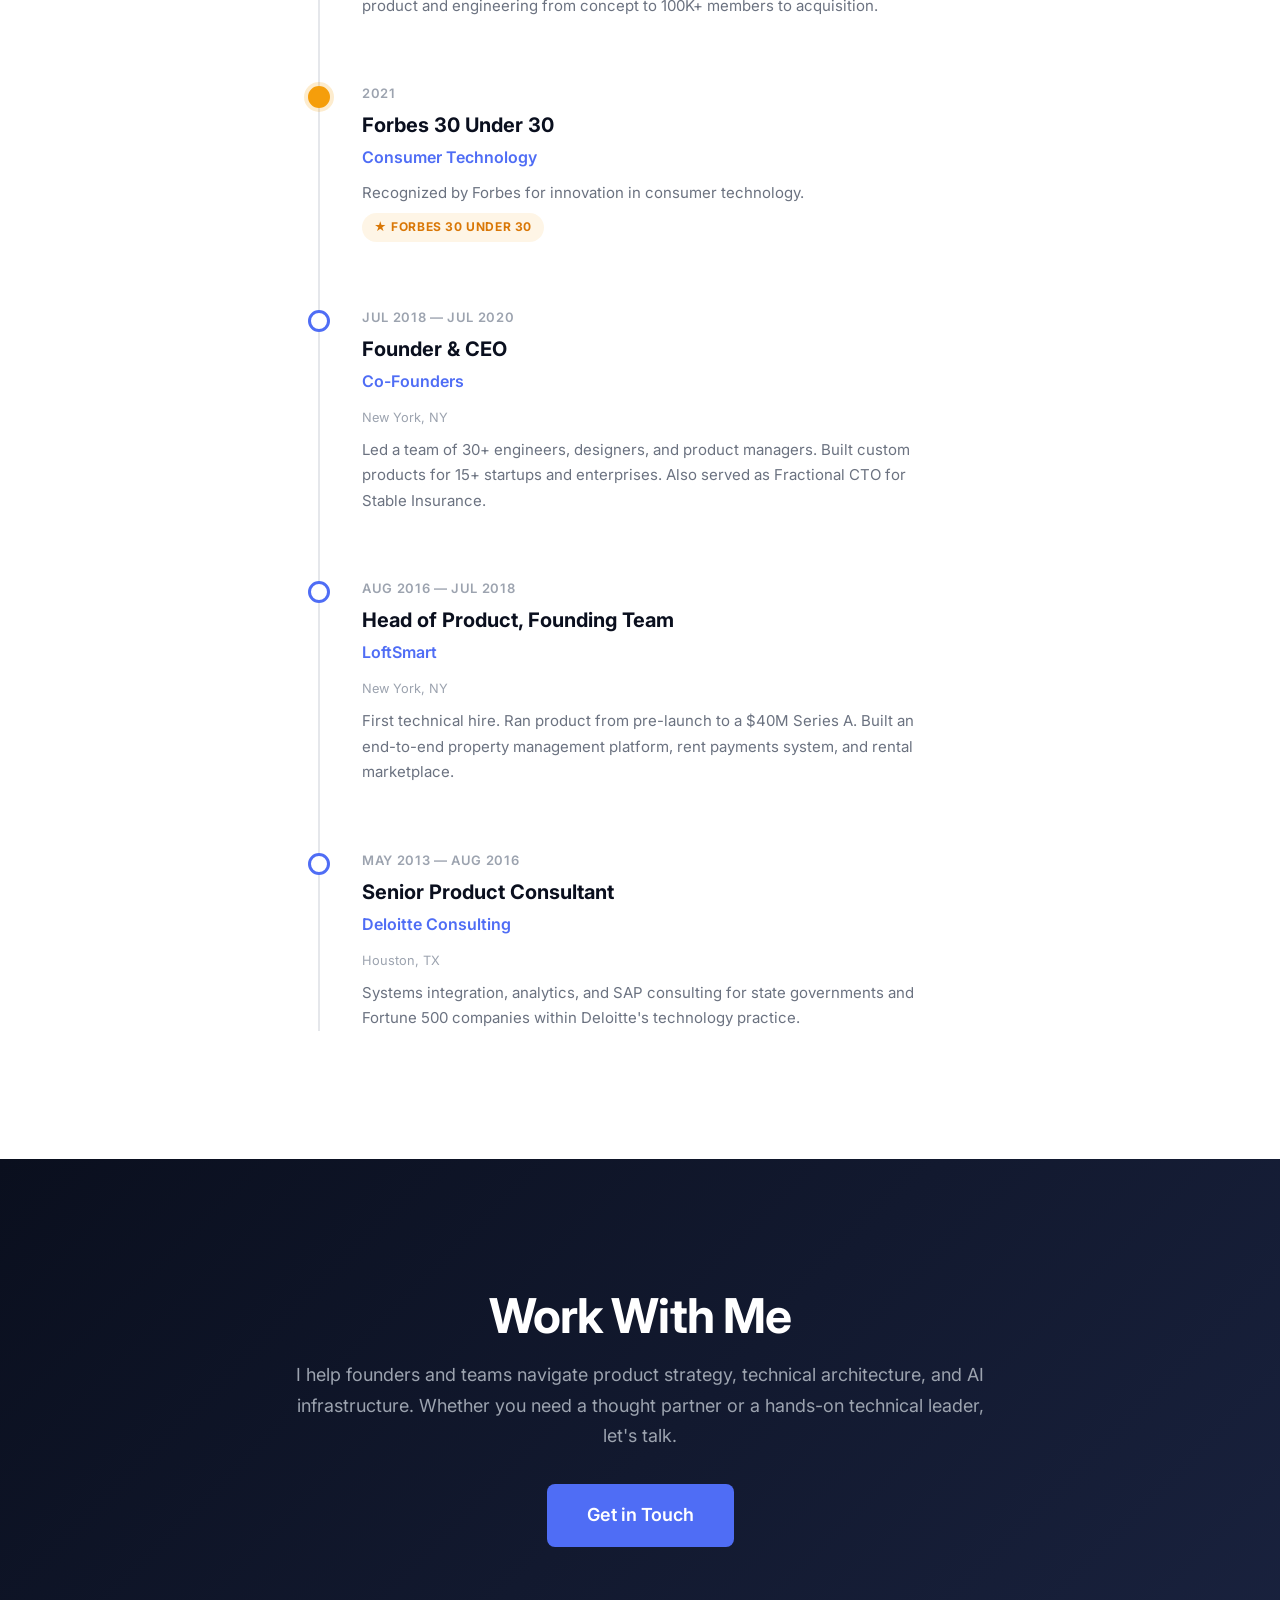
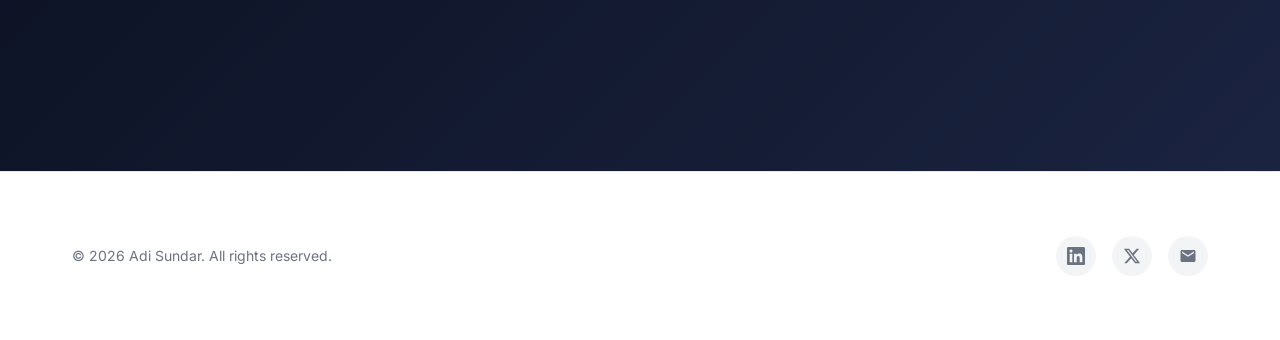
==== commit fb8ba006: "Case study update" ====
--- a/index.html
+++ b/index.html
@@ -115,14 +115,14 @@
       </div>
 
       <!-- Marble Card -->
-      <div class="case-study-card fade-up">
+      <a href="case-study-marble.html" class="case-study-card fade-up">
         <div class="case-study-card__image" style="background: linear-gradient(135deg, #f0e4df 0%, #e8d5ce 50%, #ddc8bf 100%);">
           <img src="images/marble-wallet-hero.png" alt="Marble insurance wallet app showing policy cards, balance, and 4.9 star App Store rating" style="object-fit: contain; object-position: center; padding: 2rem;">
         </div>
         <div class="case-study-card__content">
           <span class="case-study-card__tag">FinTech · Insurance</span>
-          <h3 class="case-study-card__title">Marble</h3>
-          <p class="case-study-card__role">Co-Founder & CTO · Acquired by The Zebra</p>
+          <h3 class="case-study-card__title">Marble <span class="case-study-card__milestone case-study-card__milestone--acquired">✅ Acquired by The Zebra</span></h3>
+          <p class="case-study-card__role">Co-Founder & CTO</p>
           <p class="case-study-card__description">Built the first-ever digital wallet and loyalty platform for insurance — from concept to 100K+ members to acquisition. Led product and engineering across all three phases of the business.</p>
           <div class="case-study-card__metrics">
             <div class="metric">
@@ -138,18 +138,18 @@
               <div class="metric__label">Monthly Retention</div>
             </div>
           </div>
-          <a href="case-study-marble.html" class="btn btn--primary">Read Case Study →</a>
-        </div>
-      </div>
+          <span class="btn btn--primary">Read Case Study →</span>
+        </div>
+      </a>
 
       <!-- LoftSmart Card -->
-      <div class="case-study-card case-study-card--reverse fade-up">
+      <a href="case-study-loftsmart.html" class="case-study-card case-study-card--reverse fade-up">
         <div class="case-study-card__image">
           <img src="images/loftsmart-hero.jpg" alt="LoftSmart platform showing student housing marketplace">
         </div>
         <div class="case-study-card__content">
           <span class="case-study-card__tag">PropTech · Marketplace</span>
-          <h3 class="case-study-card__title">LoftSmart</h3>
+          <h3 class="case-study-card__title">LoftSmart <span class="case-study-card__milestone case-study-card__milestone--series">🎯 $40M Series A</span></h3>
           <p class="case-study-card__role">Head of Product · Founding Team</p>
           <p class="case-study-card__description">Joined as the first technical hire and ran product from pre-launch through a $40M Series A. Built three core products: a property management platform, rent payments system, and rental marketplace.</p>
           <div class="case-study-card__metrics">
@@ -166,9 +166,9 @@
               <div class="metric__label">First MVP</div>
             </div>
           </div>
-          <a href="case-study-loftsmart.html" class="btn btn--primary">Read Case Study →</a>
-        </div>
-      </div>
+          <span class="btn btn--primary">Read Case Study →</span>
+        </div>
+      </a>
     </div>
   </section>
 
@@ -184,33 +184,40 @@
         <!-- Ellis -->
         <div class="timeline__item timeline__item--highlight">
           <div class="timeline__dot"></div>
+          <img src="images/ellis-logo.png" alt="Ellis" class="timeline__logo">
           <div class="timeline__date">Aug 2025 — Present</div>
           <div class="timeline__title">VP of Engineering, Founding Team</div>
           <div class="timeline__company">Ellis</div>
+          <span class="timeline__location">New York, NY</span>
           <p class="timeline__description">Building AI-native infrastructure and a unified data layer for the next generation of private credit funds.</p>
         </div>
 
         <!-- The Zebra -->
         <div class="timeline__item">
           <div class="timeline__dot"></div>
+          <img src="images/zebra-logo.svg" alt="The Zebra" class="timeline__logo">
           <div class="timeline__date">Jul 2024 — Aug 2025</div>
           <div class="timeline__title">VP of Engineering</div>
           <div class="timeline__company">The Zebra</div>
+          <span class="timeline__location">New York, NY</span>
           <p class="timeline__description">Led a 60+ person engineering team. Architected the integration of Marble's technology stack into The Zebra's consumer backend platform.</p>
         </div>
 
         <!-- Marble -->
         <div class="timeline__item timeline__item--highlight">
           <div class="timeline__dot"></div>
+          <img src="images/marble-logo.svg" alt="Marble" class="timeline__logo">
           <div class="timeline__date">Apr 2020 — Jul 2024</div>
           <div class="timeline__title">Co-Founder & CTO</div>
           <div class="timeline__company">Marble (Acquired by The Zebra)</div>
+          <span class="timeline__location">New York, NY</span>
           <p class="timeline__description">Built the first-ever digital wallet and loyalty platform for insurance. Led product and engineering from concept to 100K+ members to acquisition.</p>
         </div>
 
         <!-- Forbes -->
         <div class="timeline__item timeline__item--award">
           <div class="timeline__dot"></div>
+          <img src="images/forbes-30under30.png" alt="Forbes" class="timeline__logo">
           <div class="timeline__date">2021</div>
           <div class="timeline__title">Forbes 30 Under 30</div>
           <div class="timeline__company">Consumer Technology</div>
@@ -221,27 +228,33 @@
         <!-- Co-Founders -->
         <div class="timeline__item">
           <div class="timeline__dot"></div>
+          <img src="images/cofounders-logo.png" alt="Co-Founders" class="timeline__logo">
           <div class="timeline__date">Jul 2018 — Jul 2020</div>
           <div class="timeline__title">Founder & CEO</div>
           <div class="timeline__company">Co-Founders</div>
+          <span class="timeline__location">New York, NY</span>
           <p class="timeline__description">Led a team of 30+ engineers, designers, and product managers. Built custom products for 15+ startups and enterprises. Also served as Fractional CTO for Stable Insurance.</p>
         </div>
 
         <!-- LoftSmart -->
         <div class="timeline__item">
           <div class="timeline__dot"></div>
+          <img src="images/loftsmart-logo.svg" alt="LoftSmart" class="timeline__logo">
           <div class="timeline__date">Aug 2016 — Jul 2018</div>
           <div class="timeline__title">Head of Product, Founding Team</div>
           <div class="timeline__company">LoftSmart</div>
+          <span class="timeline__location">New York, NY</span>
           <p class="timeline__description">First technical hire. Ran product from pre-launch to a $40M Series A. Built an end-to-end property management platform, rent payments system, and rental marketplace.</p>
         </div>
 
         <!-- Deloitte -->
         <div class="timeline__item">
           <div class="timeline__dot"></div>
+          <img src="images/deloitte-logo.png" alt="Deloitte" class="timeline__logo">
           <div class="timeline__date">May 2013 — Aug 2016</div>
           <div class="timeline__title">Senior Product Consultant</div>
           <div class="timeline__company">Deloitte Consulting</div>
+          <span class="timeline__location">Houston, TX</span>
           <p class="timeline__description">Systems integration, analytics, and SAP consulting for state governments and Fortune 500 companies within Deloitte's technology practice.</p>
         </div>
       </div>
--- a/css/style.css
+++ b/css/style.css
@@ -285,6 +285,11 @@
   color: var(--color-gray-600);
 }
 
+.nav--scrolled .nav__links a.btn--primary,
+.nav--scrolled .nav__links a.btn--primary:hover {
+  color: var(--color-white);
+}
+
 .nav__links a:hover {
   color: var(--color-white);
 }
@@ -465,18 +470,19 @@
   gap: 0.6rem;
   padding: 0.6rem 1.2rem;
   flex: 1 1 0;
-  background: rgba(255, 255, 255, 0.08);
-  border: 1px solid rgba(255, 255, 255, 0.12);
+  background: rgba(255, 255, 255, 0.12);
+  border: 1px solid rgba(255, 255, 255, 0.18);
   border-radius: 100px;
   backdrop-filter: blur(8px);
   -webkit-backdrop-filter: blur(8px);
+  box-shadow: 0 0 20px rgba(79, 109, 245, 0.15), 0 0 40px rgba(79, 109, 245, 0.05);
   transition: background 0.25s, border-color 0.25s, box-shadow 0.25s;
 }
 
 .hero-stat:hover {
-  background: rgba(255, 255, 255, 0.12);
-  border-color: rgba(255, 255, 255, 0.22);
-  box-shadow: 0 0 16px rgba(255, 255, 255, 0.04);
+  background: rgba(255, 255, 255, 0.18);
+  border-color: rgba(255, 255, 255, 0.28);
+  box-shadow: 0 0 24px rgba(79, 109, 245, 0.25), 0 0 48px rgba(79, 109, 245, 0.08);
 }
 
 .hero-stat__icon {
@@ -645,6 +651,9 @@
   border: 1px solid var(--color-gray-200);
   transition: all var(--transition-base);
   margin-bottom: var(--space-2xl);
+  text-decoration: none;
+  color: inherit;
+  cursor: pointer;
 }
 
 .case-study-card:hover {
@@ -705,6 +714,27 @@
   margin-bottom: var(--space-md);
 }
 
+.case-study-card__milestone {
+  display: inline-block;
+  padding: 0.2rem 0.65rem;
+  border-radius: 100px;
+  font-size: 0.8rem;
+  font-weight: 600;
+  vertical-align: middle;
+}
+
+.case-study-card__milestone--acquired {
+  background: rgba(34, 197, 94, 0.1);
+  color: #16a34a;
+  border: 1px solid rgba(34, 197, 94, 0.25);
+}
+
+.case-study-card__milestone--series {
+  background: rgba(234, 179, 8, 0.1);
+  color: #b45309;
+  border: 1px solid rgba(234, 179, 8, 0.25);
+}
+
 .case-study-card__description {
   font-size: 1rem;
   color: var(--color-gray-600);
@@ -809,6 +839,22 @@
   margin-bottom: 0.5rem;
 }
 
+.timeline__logo {
+  height: 28px;
+  width: auto;
+  object-fit: contain;
+  margin-bottom: 0.5rem;
+  border-radius: 4px;
+  display: none;
+}
+
+.timeline__location {
+  display: inline-block;
+  font-size: 0.8rem;
+  color: var(--color-gray-400);
+  margin-bottom: 0.5rem;
+}
+
 .timeline__description {
   font-size: 0.9375rem;
   color: var(--color-gray-500);
@@ -1015,6 +1061,13 @@
   color: var(--color-white);
 }
 
+.cs-hero__split {
+  display: grid;
+  grid-template-columns: 1.2fr 0.8fr;
+  gap: var(--space-2xl);
+  align-items: center;
+}
+
 .cs-hero__meta {
   display: flex;
   align-items: center;
@@ -1034,6 +1087,28 @@
   letter-spacing: 0.05em;
 }
 
+.cs-hero__tag--role {
+  background: rgba(255, 255, 255, 0.12);
+  color: var(--color-white);
+  border: 1px solid rgba(255, 255, 255, 0.18);
+}
+
+.cs-hero__tag--acquired {
+  background: rgba(34, 197, 94, 0.15);
+  color: #4ade80;
+  border: 1px solid rgba(34, 197, 94, 0.3);
+  text-transform: none;
+  letter-spacing: 0.01em;
+}
+
+.cs-hero__tag--milestone {
+  background: rgba(234, 179, 8, 0.15);
+  color: #fbbf24;
+  border: 1px solid rgba(234, 179, 8, 0.3);
+  text-transform: none;
+  letter-spacing: 0.01em;
+}
+
 .cs-hero h1 {
   color: var(--color-white);
   margin-bottom: var(--space-md);
@@ -1058,6 +1133,19 @@
   width: 100%;
 }
 
+.cs-hero__image--side {
+  display: flex;
+  flex-direction: column;
+  align-items: center;
+  gap: var(--space-md);
+}
+
+.cs-hero__image--side img {
+  width: 100%;
+  border-radius: var(--radius-lg);
+  box-shadow: 0 20px 50px rgba(0, 0, 0, 0.3);
+}
+
 /* Case study metrics bar */
 .cs-metrics {
   padding: var(--space-2xl) 0;
@@ -1065,24 +1153,82 @@
   border-bottom: 1px solid var(--color-gray-200);
 }
 
-.cs-metrics__grid {
+.hero-stats--compact {
+  margin-top: var(--space-lg);
+  margin-bottom: 0;
+  max-width: 480px;
+}
+
+.hero-stats--compact .hero-stat {
+  flex: 0 1 auto;
+  padding: 0.5rem 1rem;
+}
+
+.hero-stats--compact .hero-stat__icon {
+  font-size: 1rem;
+  width: 1.2rem;
+  text-align: center;
+  flex-shrink: 0;
+}
+
+.hero-stats--compact .hero-stat__value {
+  font-size: 0.85rem;
+}
+
+.hero-stats--compact .hero-stat__label {
+  font-size: 0.65rem;
+}
+
+/* Press / Featured In */
+.cs-press {
+  text-align: center;
+}
+
+.cs-press__label {
+  font-size: 0.8rem;
+  font-weight: 600;
+  color: var(--color-gray-400);
+  text-transform: uppercase;
+  letter-spacing: 0.06em;
+  margin-bottom: var(--space-xl);
+}
+
+.cs-press__links {
   display: grid;
-  grid-template-columns: repeat(4, 1fr);
-  gap: var(--space-lg);
-  text-align: center;
-}
-
-.cs-metric__value {
-  font-size: 2rem;
-  font-weight: 800;
+  grid-template-columns: 1fr 1fr;
+  gap: var(--space-md);
+}
+
+.cs-press__link {
+  display: flex;
+  align-items: flex-start;
+  gap: var(--space-sm);
+  padding: var(--space-md);
+  background: var(--color-white);
+  border: 1px solid var(--color-gray-200);
+  border-radius: var(--radius-md);
+  text-decoration: none;
+  transition: border-color 0.25s, box-shadow 0.25s;
+}
+
+.cs-press__link:hover {
+  border-color: var(--color-accent);
+  box-shadow: 0 4px 16px rgba(0, 0, 0, 0.06);
+}
+
+.cs-press__logo {
+  height: 20px;
+  width: auto;
+  flex-shrink: 0;
+  margin-top: 2px;
+}
+
+.cs-press__title {
+  font-size: 0.875rem;
+  font-weight: 600;
   color: var(--color-primary);
-  letter-spacing: -0.02em;
-}
-
-.cs-metric__label {
-  font-size: 0.875rem;
-  color: var(--color-gray-500);
-  margin-top: 0.25rem;
+  text-align: left;
+  line-height: 1.4;
 }
 
 /* Case study body content */
@@ -1267,14 +1413,18 @@
     min-height: 280px;
   }
 
-  .cs-metrics__grid {
-    grid-template-columns: 1fr 1fr;
+  .hero-stats--compact {
+    margin-top: var(--space-md);
   }
 }
 
 @media (max-width: 768px) {
   .section {
     padding: var(--space-3xl) 0;
+  }
+
+  .cs-hero__split {
+    grid-template-columns: 1fr;
   }
 
   .nav__links {
@@ -1357,10 +1507,6 @@
     grid-template-columns: 1fr;
   }
 
-  .cs-metrics__grid {
-    grid-template-columns: 1fr 1fr;
-    gap: var(--space-sm);
-  }
 
   .stat__number {
     font-size: 2rem;
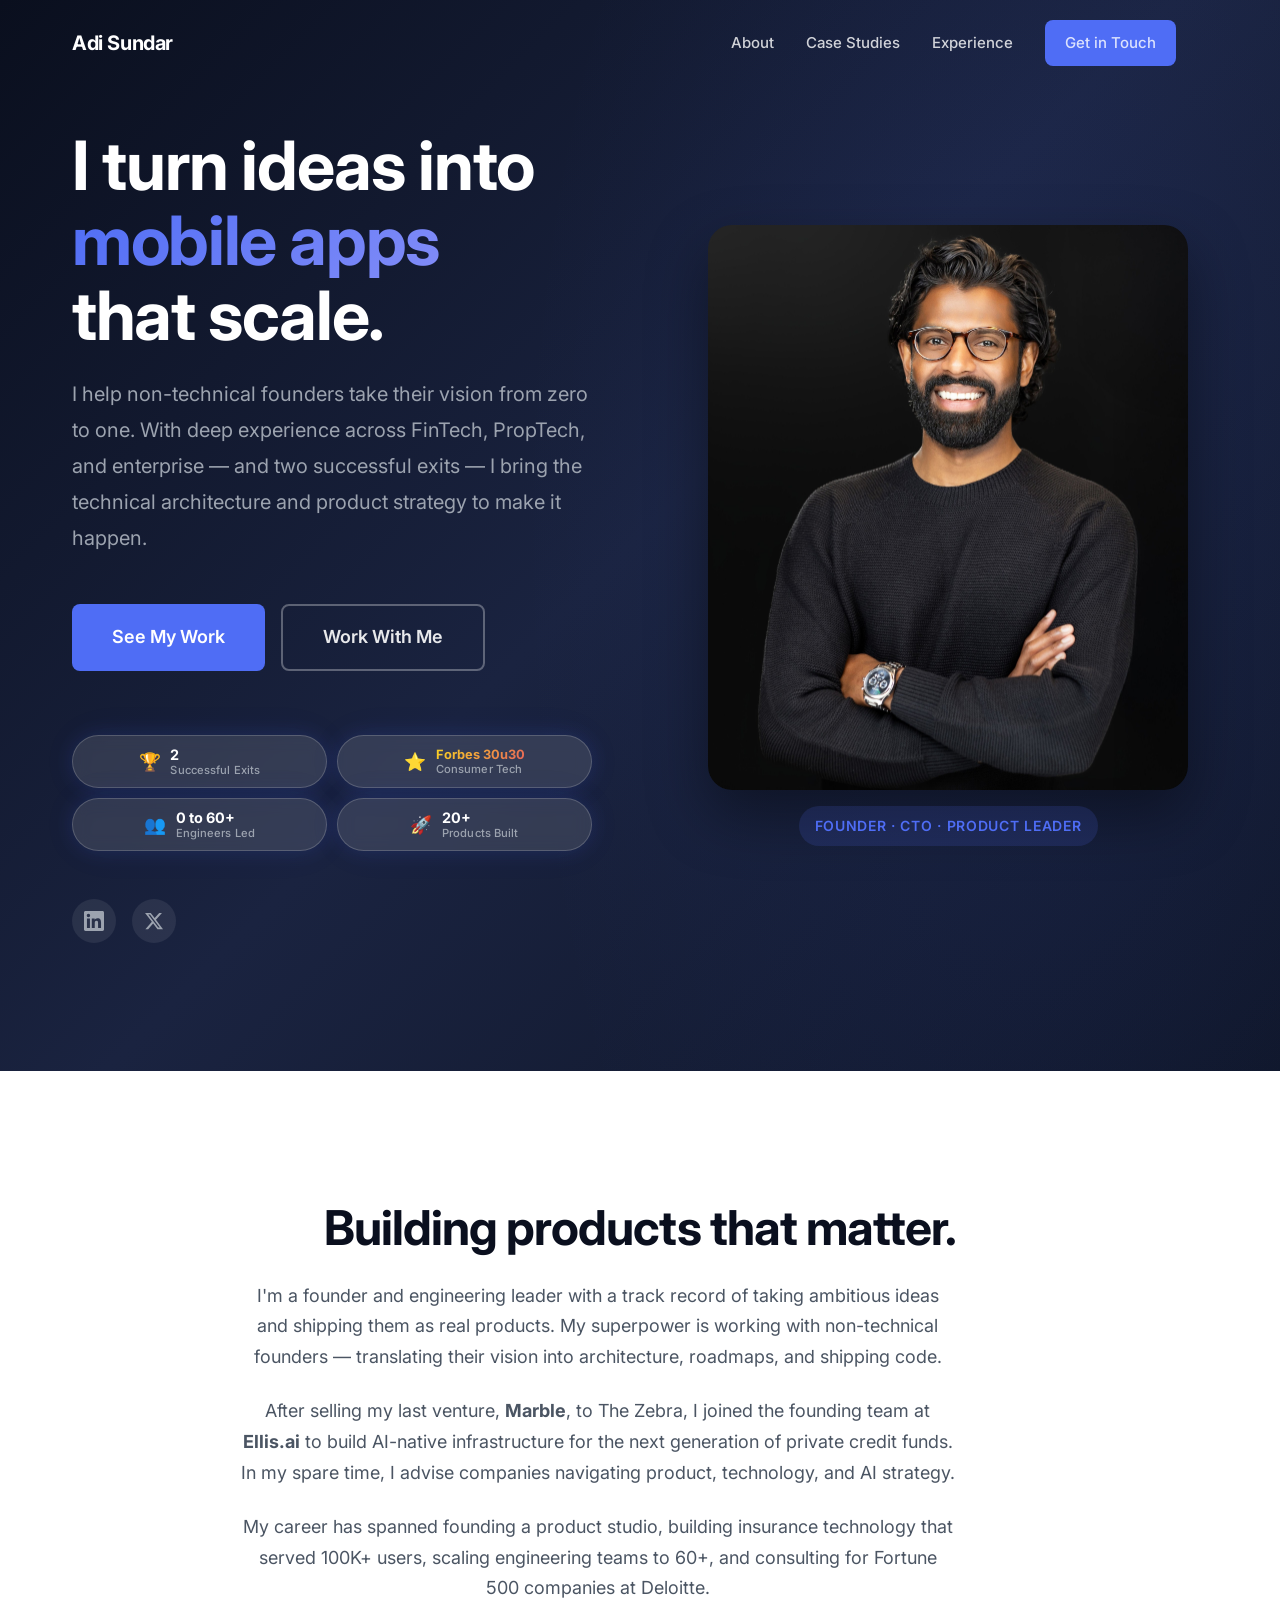
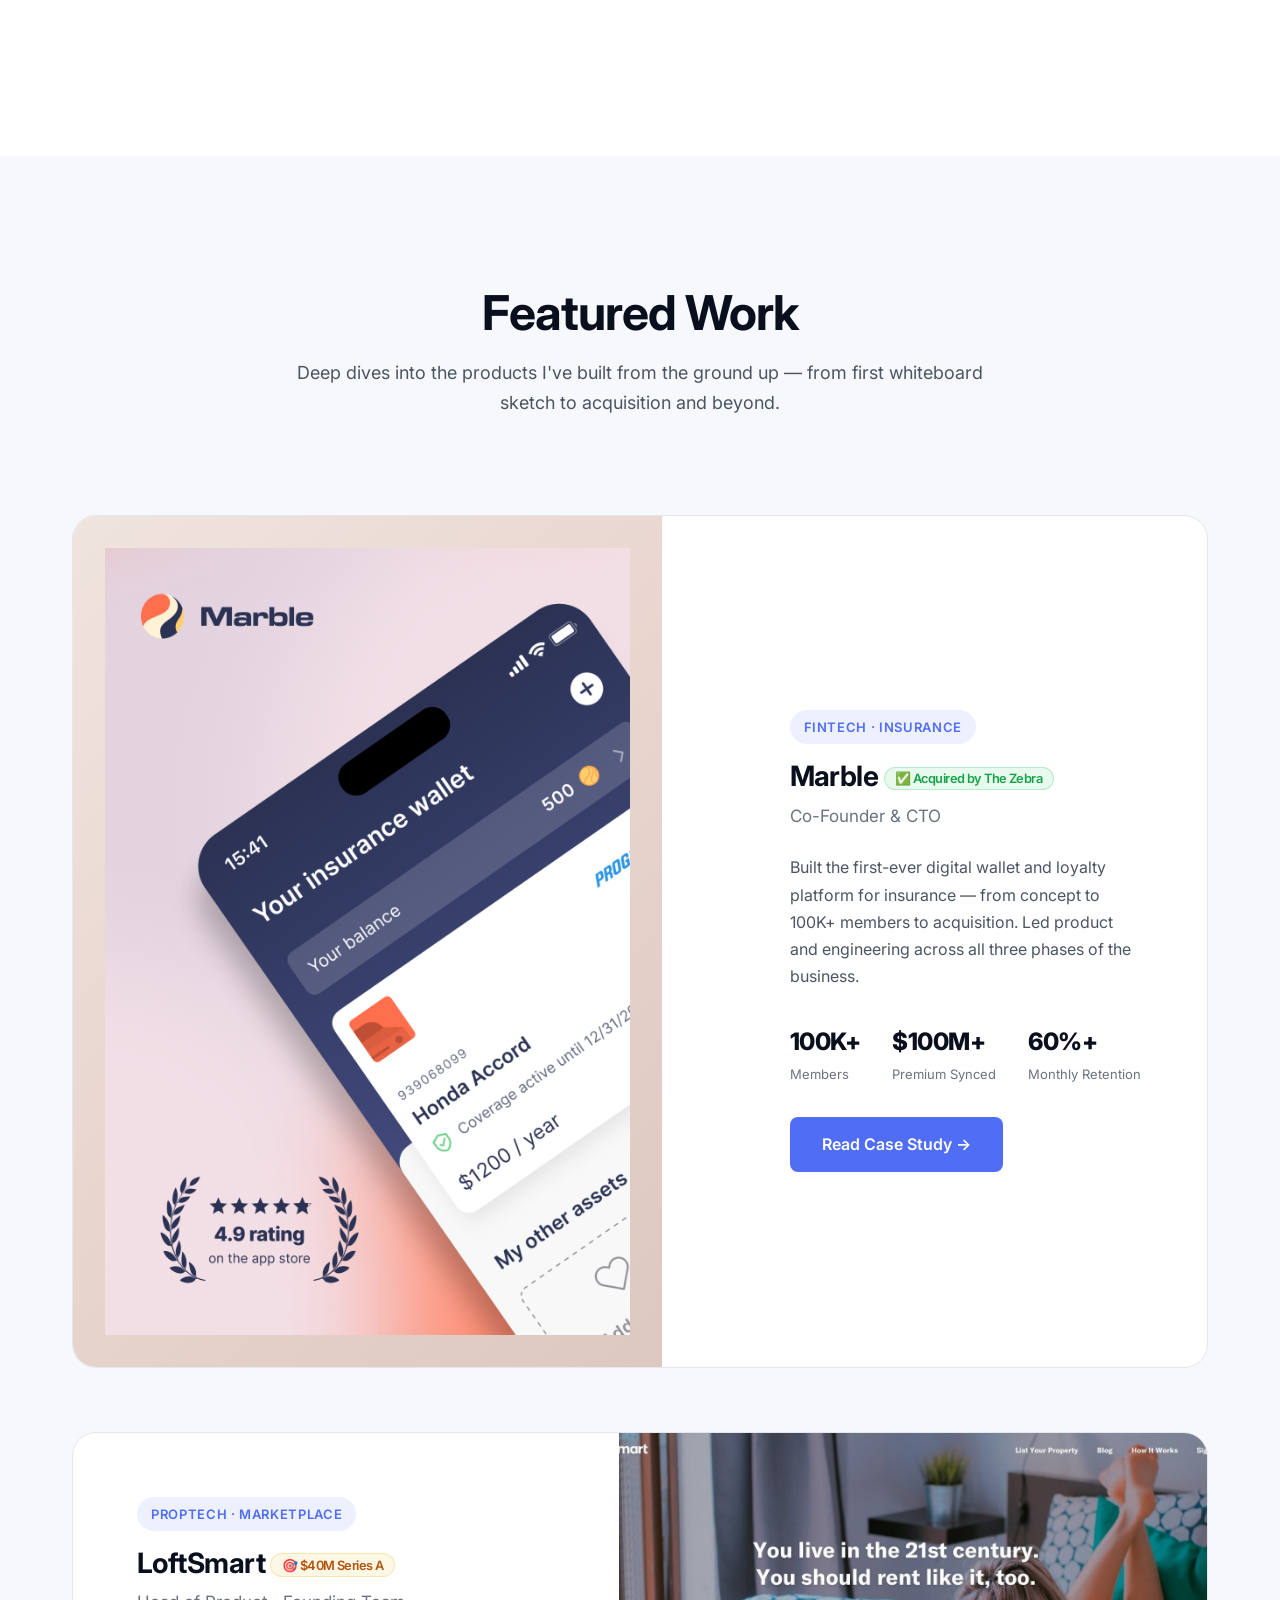
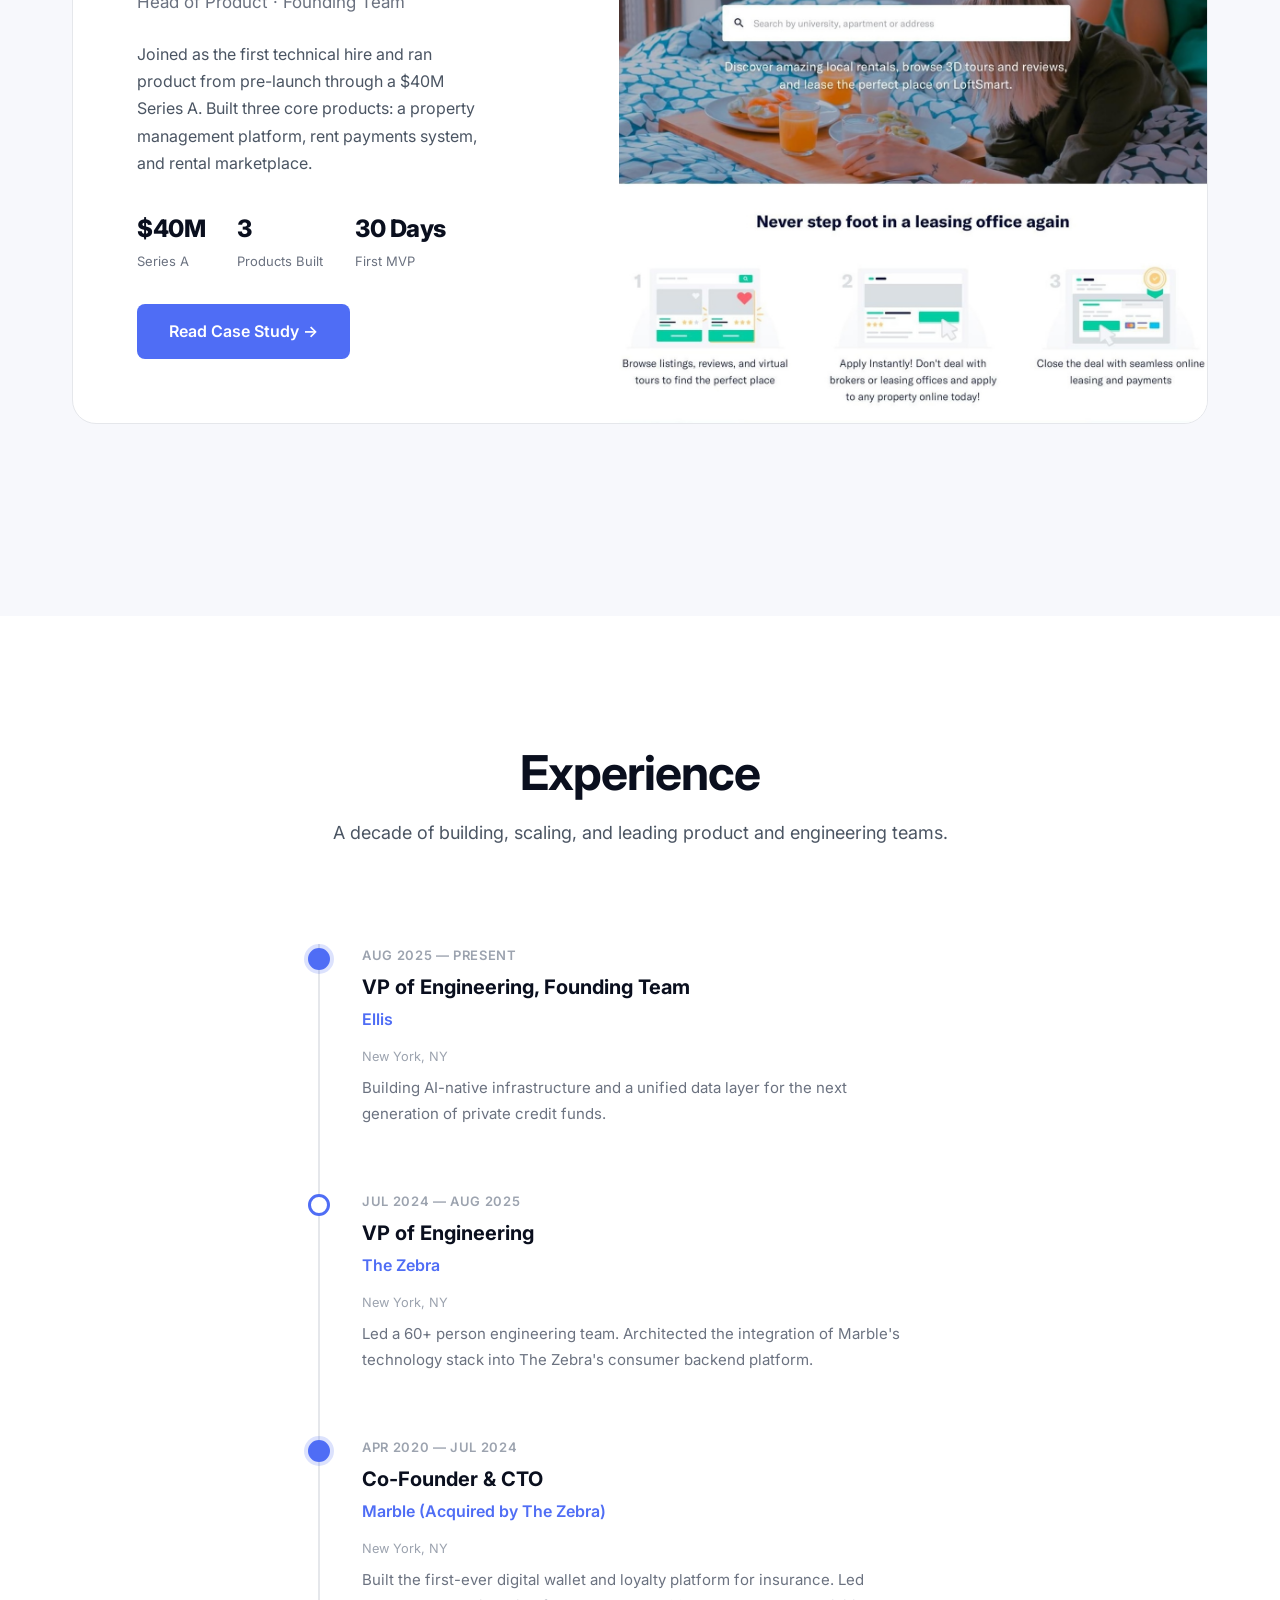
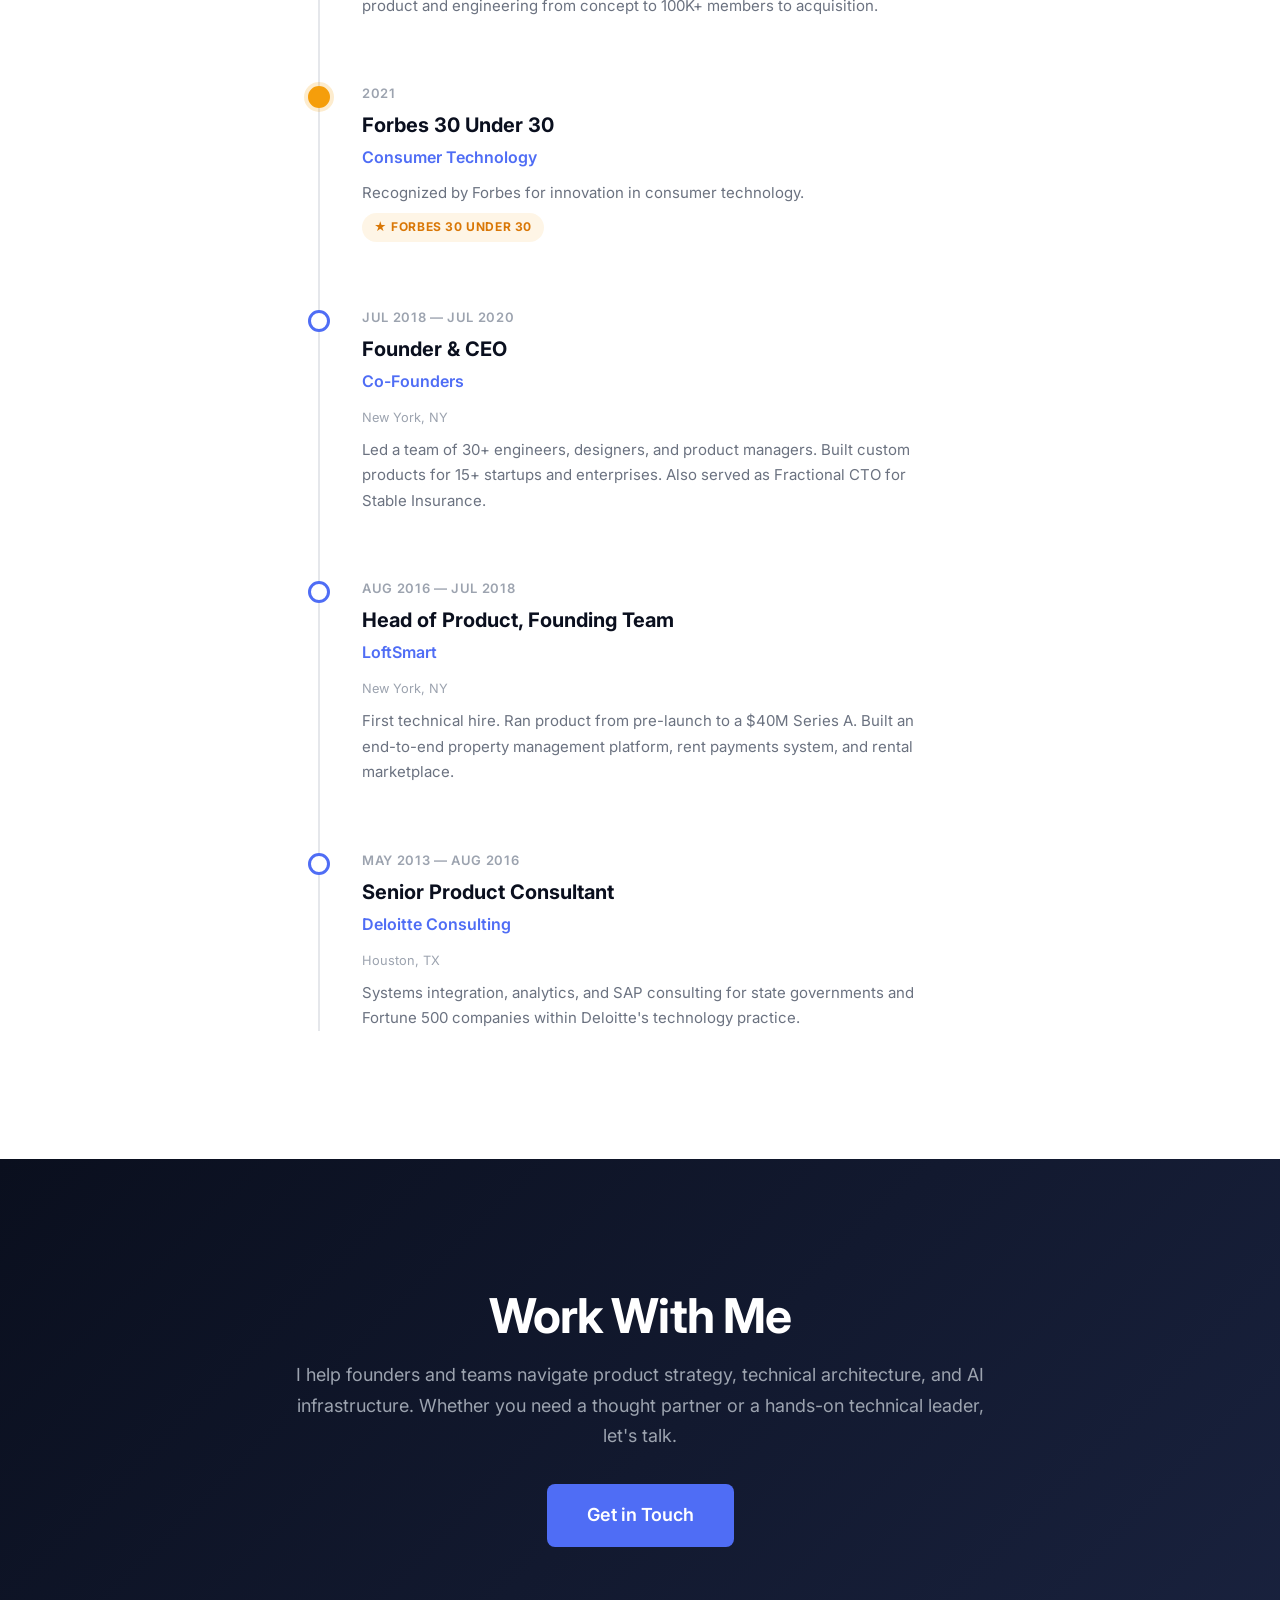
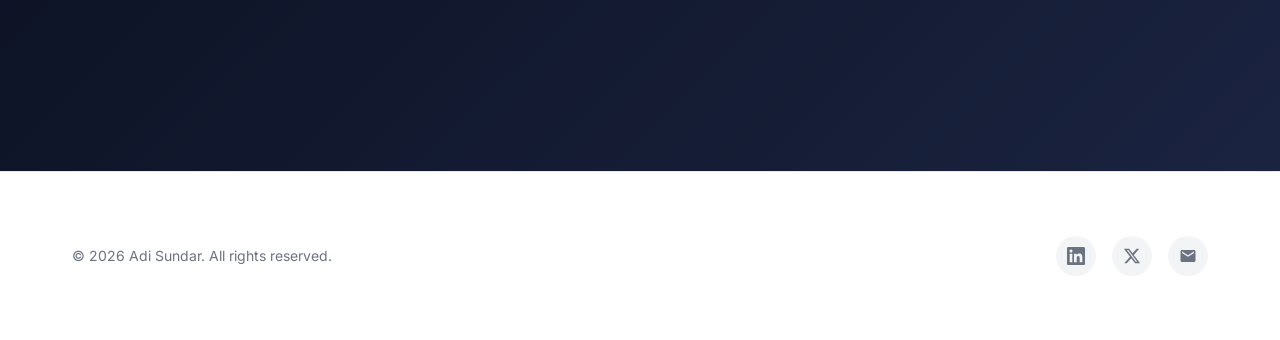
==== commit 5fd04fa0: "UIUX updates and audit" ====
--- a/index.html
+++ b/index.html
@@ -25,7 +25,7 @@
         <li><a href="#work">Case Studies</a></li>
         <li><a href="#experience">Experience</a></li>
         <li><a href="mailto:work@adisundar.com" class="btn btn--primary btn--sm">Get in Touch</a></li>
-        <button class="nav__close" id="navClose">&times;</button>
+        <li class="nav__close-wrapper"><button class="nav__close" id="navClose">&times;</button></li>
       </ul>
       <button class="nav__toggle" id="navToggle" aria-label="Toggle navigation">
         <span></span><span></span><span></span>
--- a/css/style.css
+++ b/css/style.css
@@ -1068,6 +1068,10 @@
   align-items: center;
 }
 
+.cs-hero__text {
+  min-width: 0;
+}
+
 .cs-hero__meta {
   display: flex;
   align-items: center;
@@ -1138,12 +1142,22 @@
   flex-direction: column;
   align-items: center;
   gap: var(--space-md);
+  overflow: hidden;
 }
 
 .cs-hero__image--side img {
   width: 100%;
   border-radius: var(--radius-lg);
   box-shadow: 0 20px 50px rgba(0, 0, 0, 0.3);
+}
+
+/* Case study CTA button group */
+.cs-cta-group {
+  display: flex;
+  gap: 1rem;
+  justify-content: center;
+  flex-wrap: wrap;
+  margin-top: var(--space-2xl);
 }
 
 /* Case study metrics bar */
@@ -1363,6 +1377,108 @@
 .fade-up.visible {
   opacity: 1;
   transform: translateY(0);
+}
+
+/* --- Team Spotlight --- */
+.cs-team-spotlight {
+  max-width: var(--max-width-narrow);
+  margin: var(--space-2xl) auto;
+}
+
+.cs-team-spotlight__card {
+  border-radius: var(--radius-xl);
+  overflow: hidden;
+  background: var(--color-white);
+  box-shadow: 0 8px 40px rgba(0, 0, 0, 0.08), 0 1px 3px rgba(0, 0, 0, 0.04);
+  border: 1px solid var(--color-gray-200);
+}
+
+.cs-team-spotlight__img {
+  width: 100%;
+  display: block;
+}
+
+.cs-team-spotlight__copy {
+  padding: var(--space-lg) var(--space-xl);
+}
+
+.cs-team-spotlight__headline {
+  font-family: var(--font-heading);
+  font-size: 1.25rem;
+  font-weight: 700;
+  color: var(--color-primary);
+  margin-bottom: 0.5rem;
+}
+
+.cs-team-spotlight__text {
+  font-size: 0.95rem;
+  line-height: 1.65;
+  color: var(--color-gray-600);
+  margin: 0;
+}
+
+/* --- Product Gallery --- */
+.cs-gallery {
+  max-width: var(--max-width);
+  margin: var(--space-3xl) auto;
+}
+
+.cs-gallery__label {
+  text-align: center;
+  font-family: var(--font-heading);
+  font-weight: 600;
+  font-size: 0.85rem;
+  letter-spacing: 0.08em;
+  text-transform: uppercase;
+  color: var(--color-accent);
+  margin-bottom: var(--space-xs);
+}
+
+.cs-gallery__title {
+  text-align: center;
+  font-family: var(--font-heading);
+  font-weight: 700;
+  font-size: clamp(1.3rem, 2.5vw, 1.75rem);
+  color: var(--color-primary);
+  margin-bottom: var(--space-xl);
+}
+
+.cs-gallery__grid {
+  display: flex;
+  gap: var(--space-sm);
+  justify-content: center;
+  align-items: flex-start;
+  padding: var(--space-lg);
+  background: var(--color-gray-50);
+  border-radius: var(--radius-xl);
+}
+
+.cs-gallery__grid img {
+  max-height: 520px;
+  width: auto;
+  flex: 1 1 0;
+  min-width: 0;
+  max-width: 24%;
+  border-radius: var(--radius-md);
+  object-fit: contain;
+}
+
+/* Reviews image */
+.cs-reviews-image {
+  width: 100%;
+  border-radius: var(--radius-xl);
+  overflow: hidden;
+}
+
+.cs-reviews-image img {
+  width: 100%;
+  display: block;
+  border-radius: var(--radius-xl);
+}
+
+/* Nav close wrapper (valid HTML: li wrapping button inside ul) */
+.nav__close-wrapper {
+  list-style: none;
 }
 
 /* --- Responsive --- */
@@ -1500,6 +1616,43 @@
   .case-study-card__metrics {
     gap: var(--space-md);
   }
+
+  /* Stack press links on mobile */
+  .cs-press__links {
+    grid-template-columns: 1fr;
+  }
+
+  /* Gallery horizontal scroll on mobile */
+  .cs-gallery__grid {
+    overflow-x: auto;
+    -webkit-overflow-scrolling: touch;
+    scroll-snap-type: x mandatory;
+    padding-bottom: var(--space-sm);
+  }
+
+  .cs-gallery__grid img {
+    flex: 0 0 75%;
+    max-width: 75%;
+    max-height: 400px;
+    scroll-snap-align: center;
+  }
+
+  /* Team spotlight mobile padding */
+  .cs-team-spotlight__copy {
+    padding: var(--space-md) var(--space-lg);
+  }
+
+  /* Hero image side stacks and centers on mobile */
+  .cs-hero__image--side {
+    max-width: 280px;
+    margin: 0 auto;
+  }
+
+  /* CTA button group stacks on mobile */
+  .cs-cta-group {
+    flex-direction: column;
+    align-items: center;
+  }
 }
 
 @media (max-width: 480px) {
@@ -1507,7 +1660,6 @@
     grid-template-columns: 1fr;
   }
 
-
   .stat__number {
     font-size: 2rem;
   }
@@ -1519,4 +1671,65 @@
   .logo-bar__item {
     height: 24px;
   }
-}
+
+  /* Hero stats: stack to single column on very small screens */
+  .hero-stats {
+    grid-template-columns: 1fr;
+    gap: 0.5rem;
+  }
+
+  /* Compact hero stats on case study pages */
+  .hero-stats--compact {
+    max-width: 100%;
+  }
+
+  .hero-stats--compact .hero-stat {
+    padding: 0.4rem 0.75rem;
+  }
+
+  /* Case study card milestone badges: allow wrapping */
+  .case-study-card__milestone {
+    font-size: 0.7rem;
+    padding: 0.15rem 0.5rem;
+  }
+
+  /* Container padding tighter on small screens */
+  .container {
+    padding: 0 var(--space-sm);
+  }
+
+  /* Case study hero tags wrap nicely */
+  .cs-hero__meta {
+    gap: 0.5rem;
+  }
+
+  .cs-hero__tag {
+    font-size: 0.7rem;
+    padding: 0.25rem 0.625rem;
+  }
+
+  /* Press cards: smaller padding on mobile */
+  .cs-press__link {
+    padding: var(--space-sm);
+    gap: 0.5rem;
+  }
+
+  .cs-press__title {
+    font-size: 0.8rem;
+  }
+
+  /* Timeline adjustments */
+  .timeline__item {
+    padding-left: 56px;
+  }
+
+  .timeline::before {
+    left: 20px;
+  }
+
+  .timeline__dot {
+    left: 10px;
+    width: 18px;
+    height: 18px;
+  }
+}
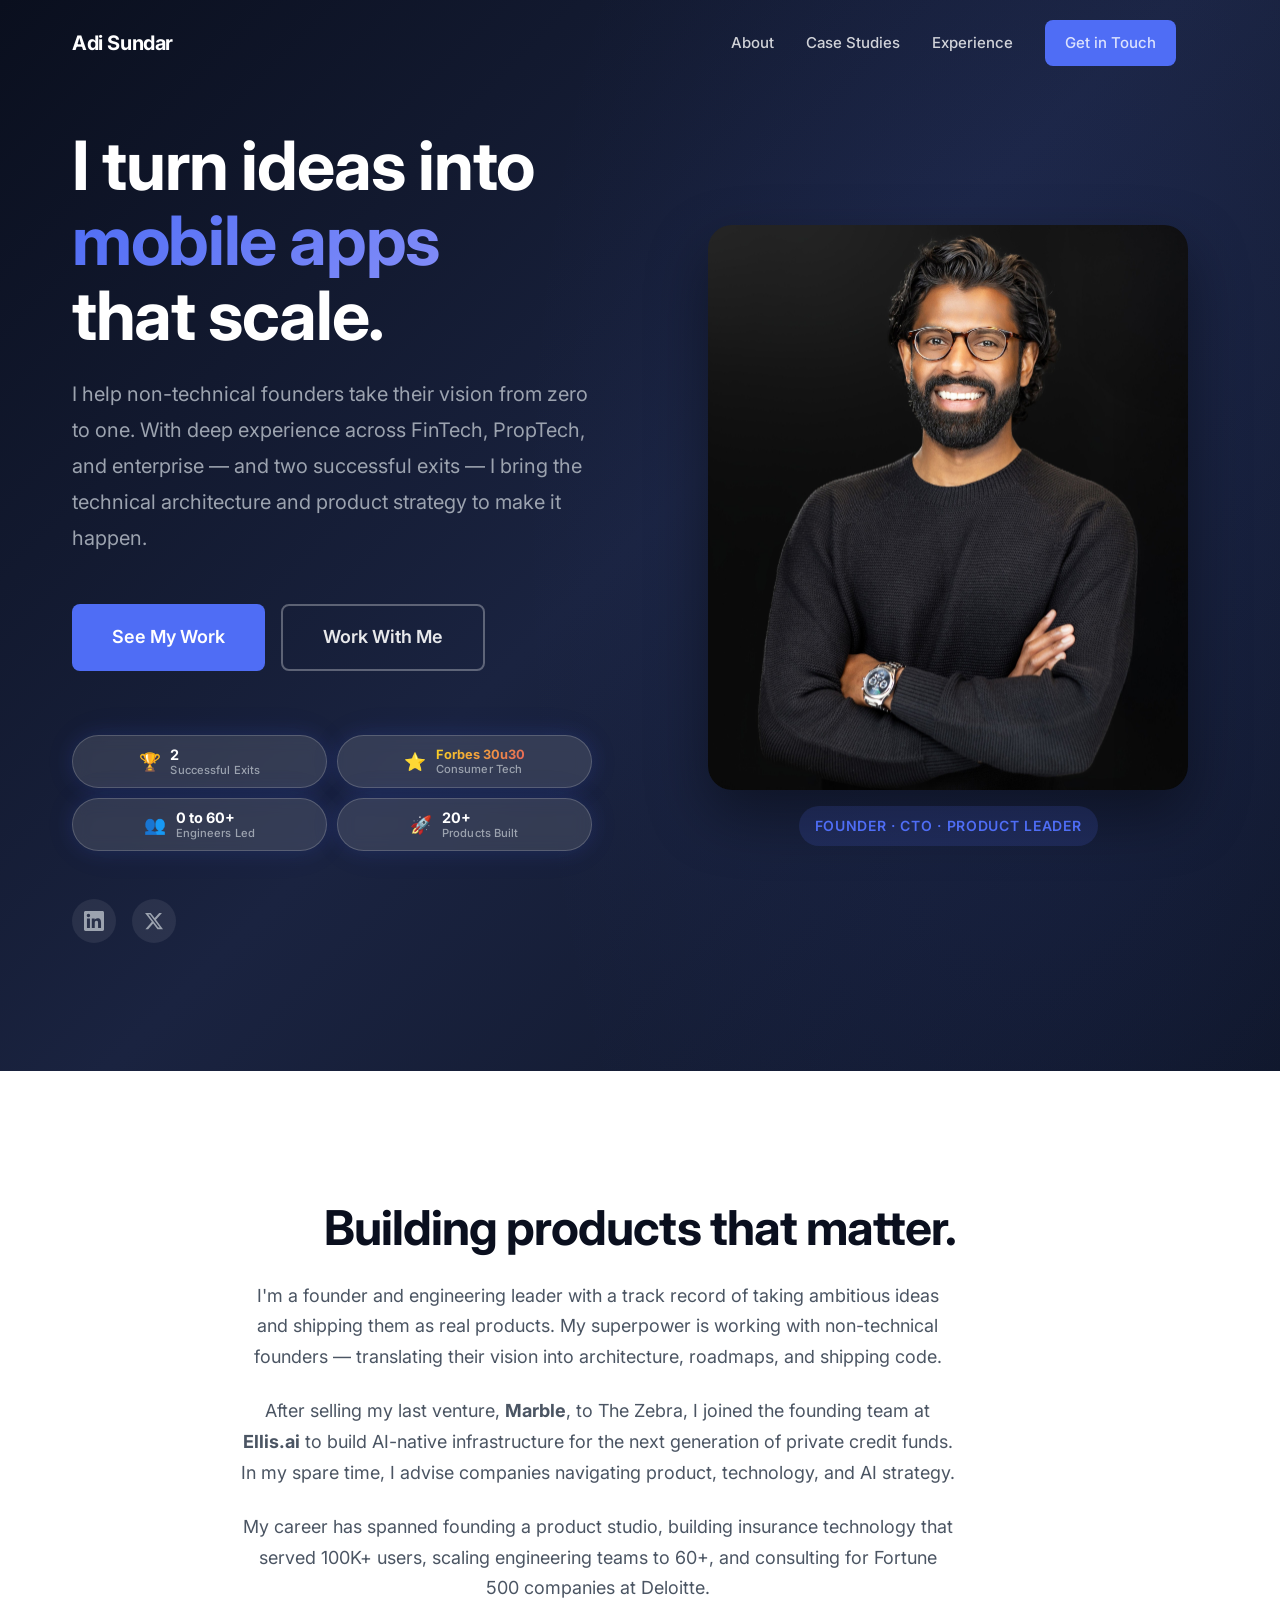
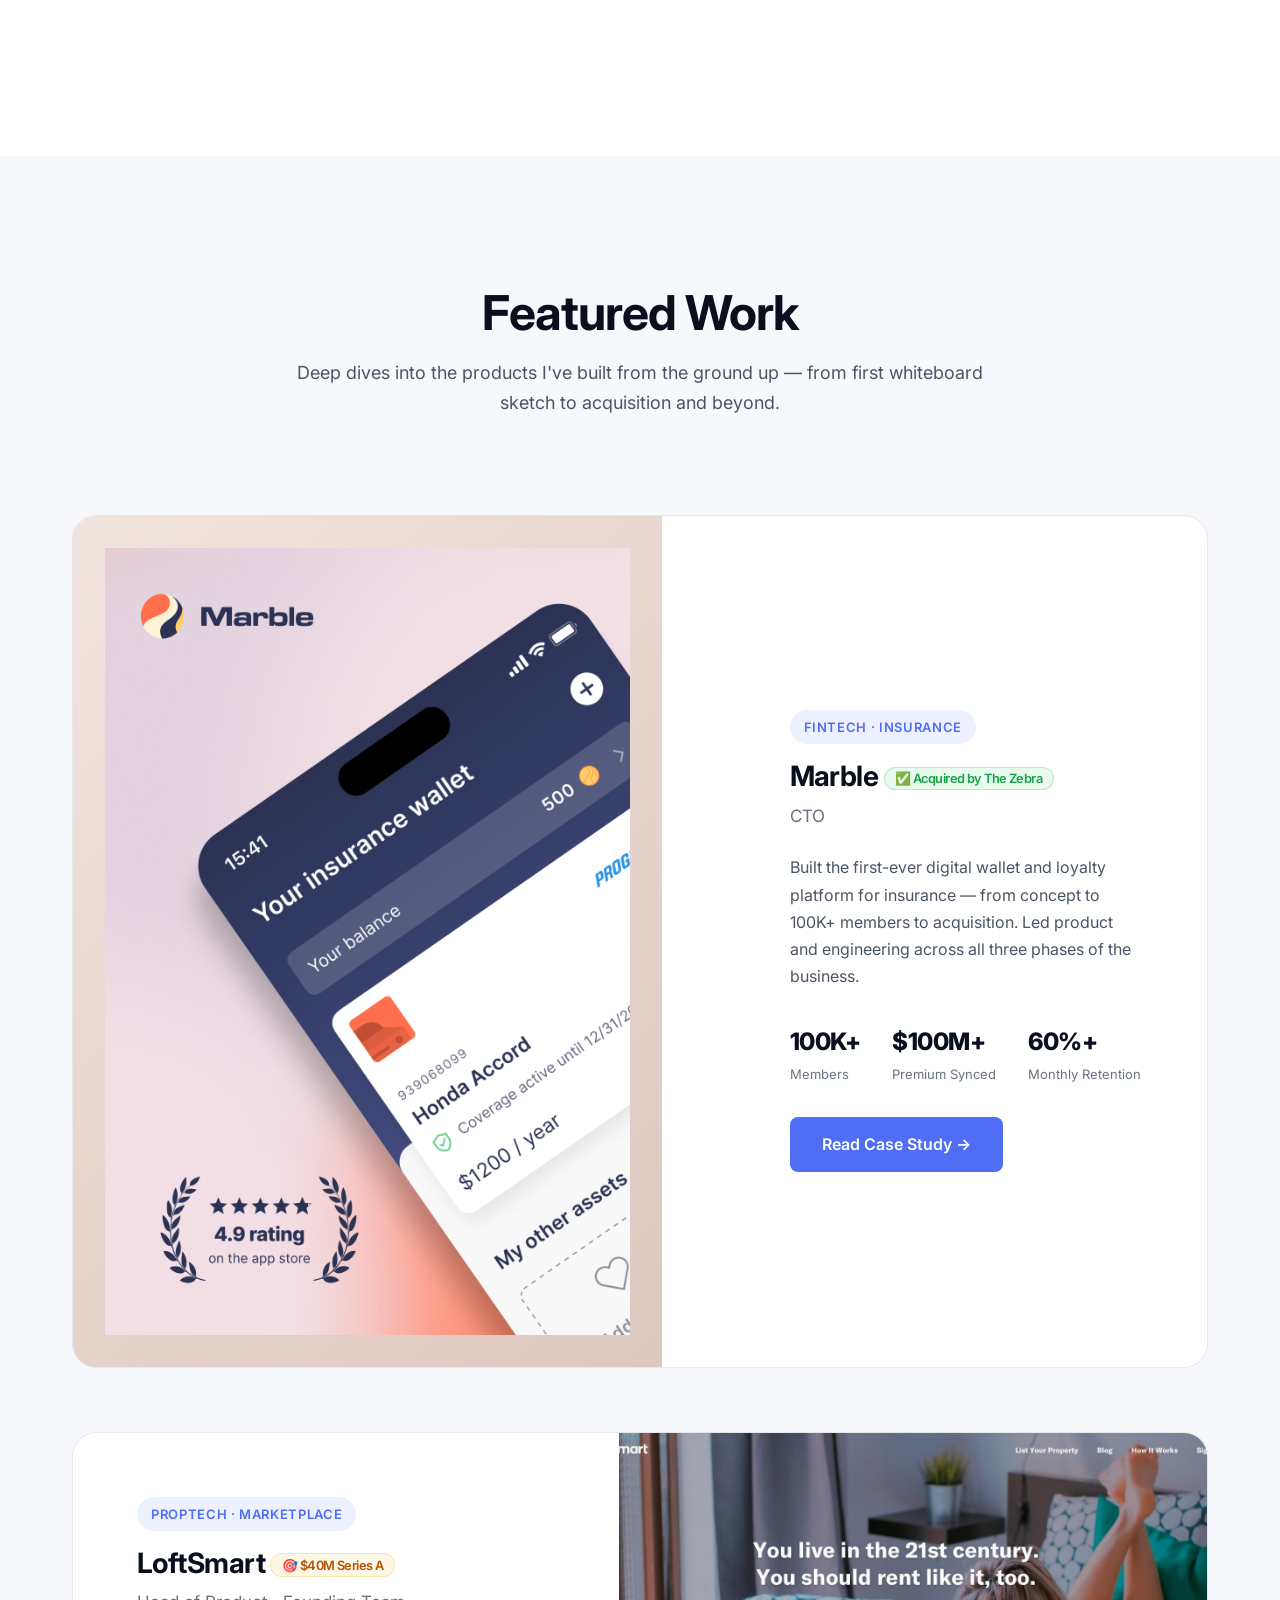
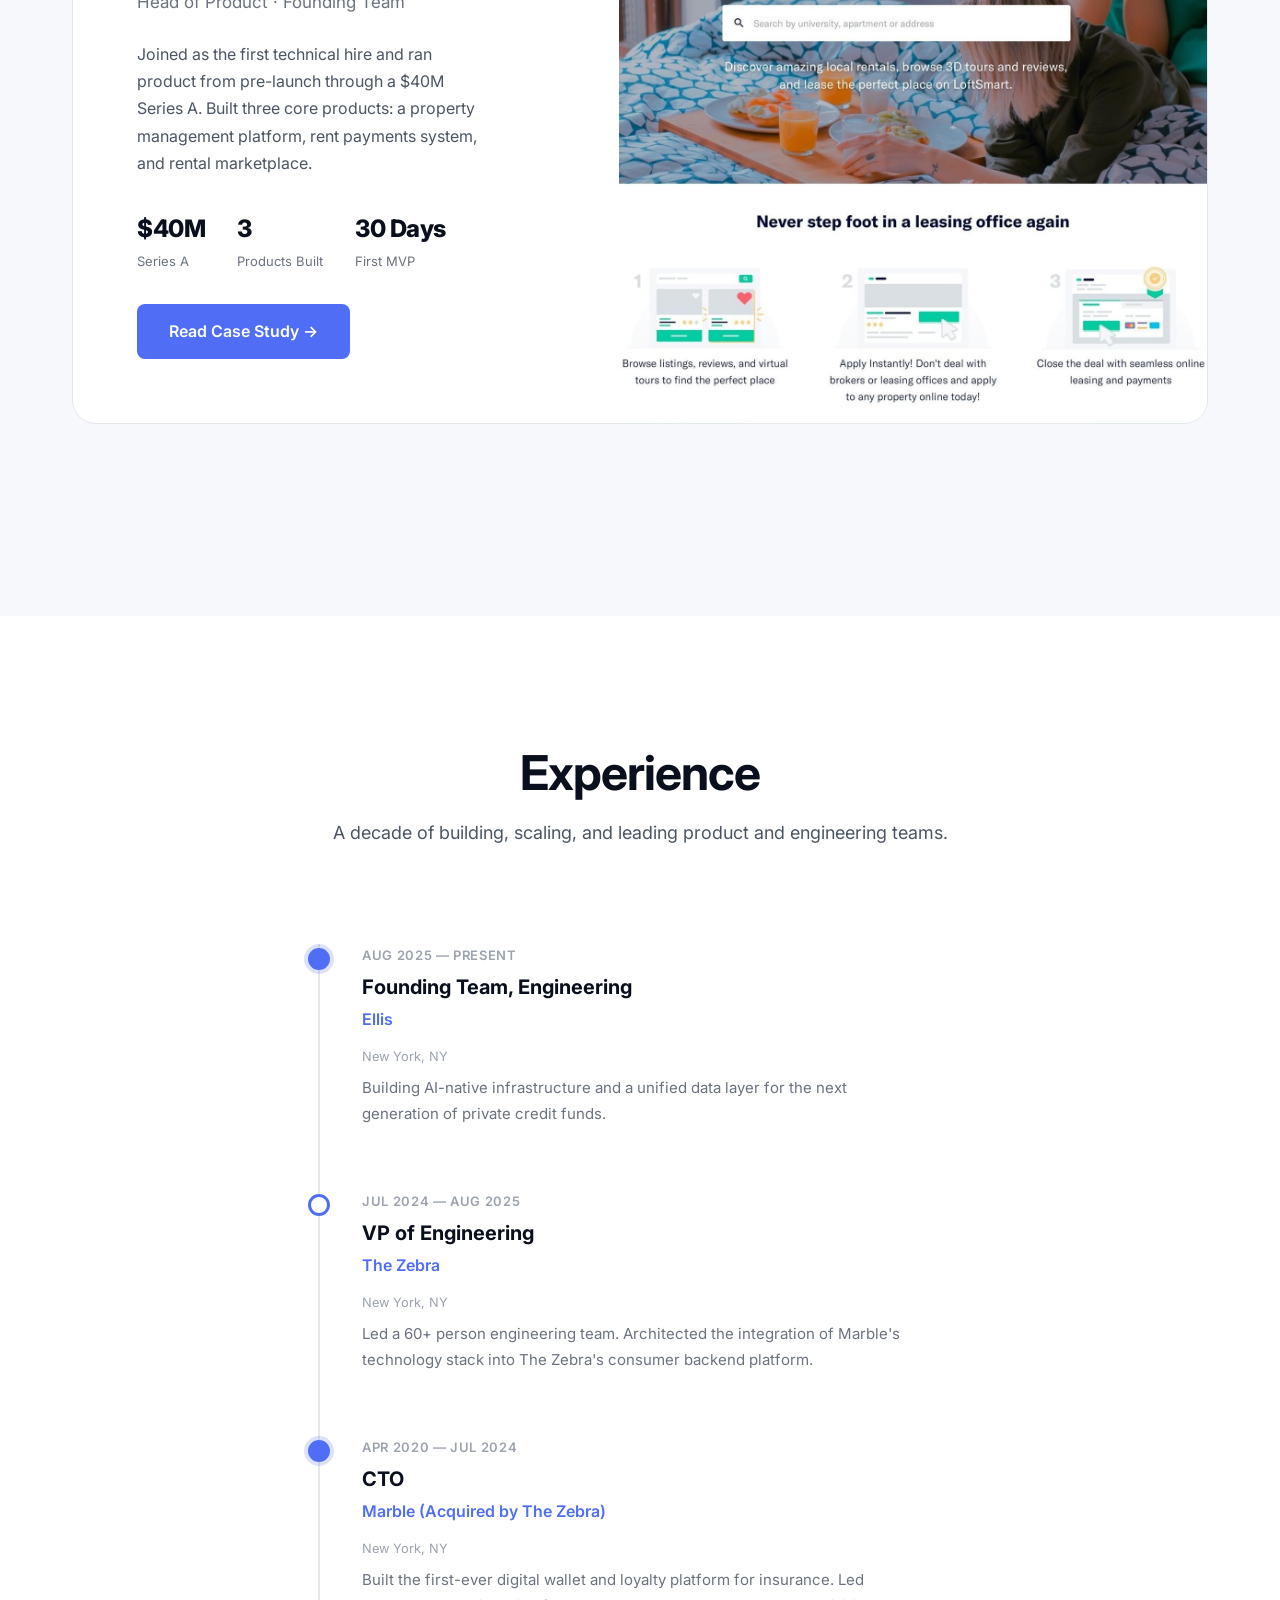
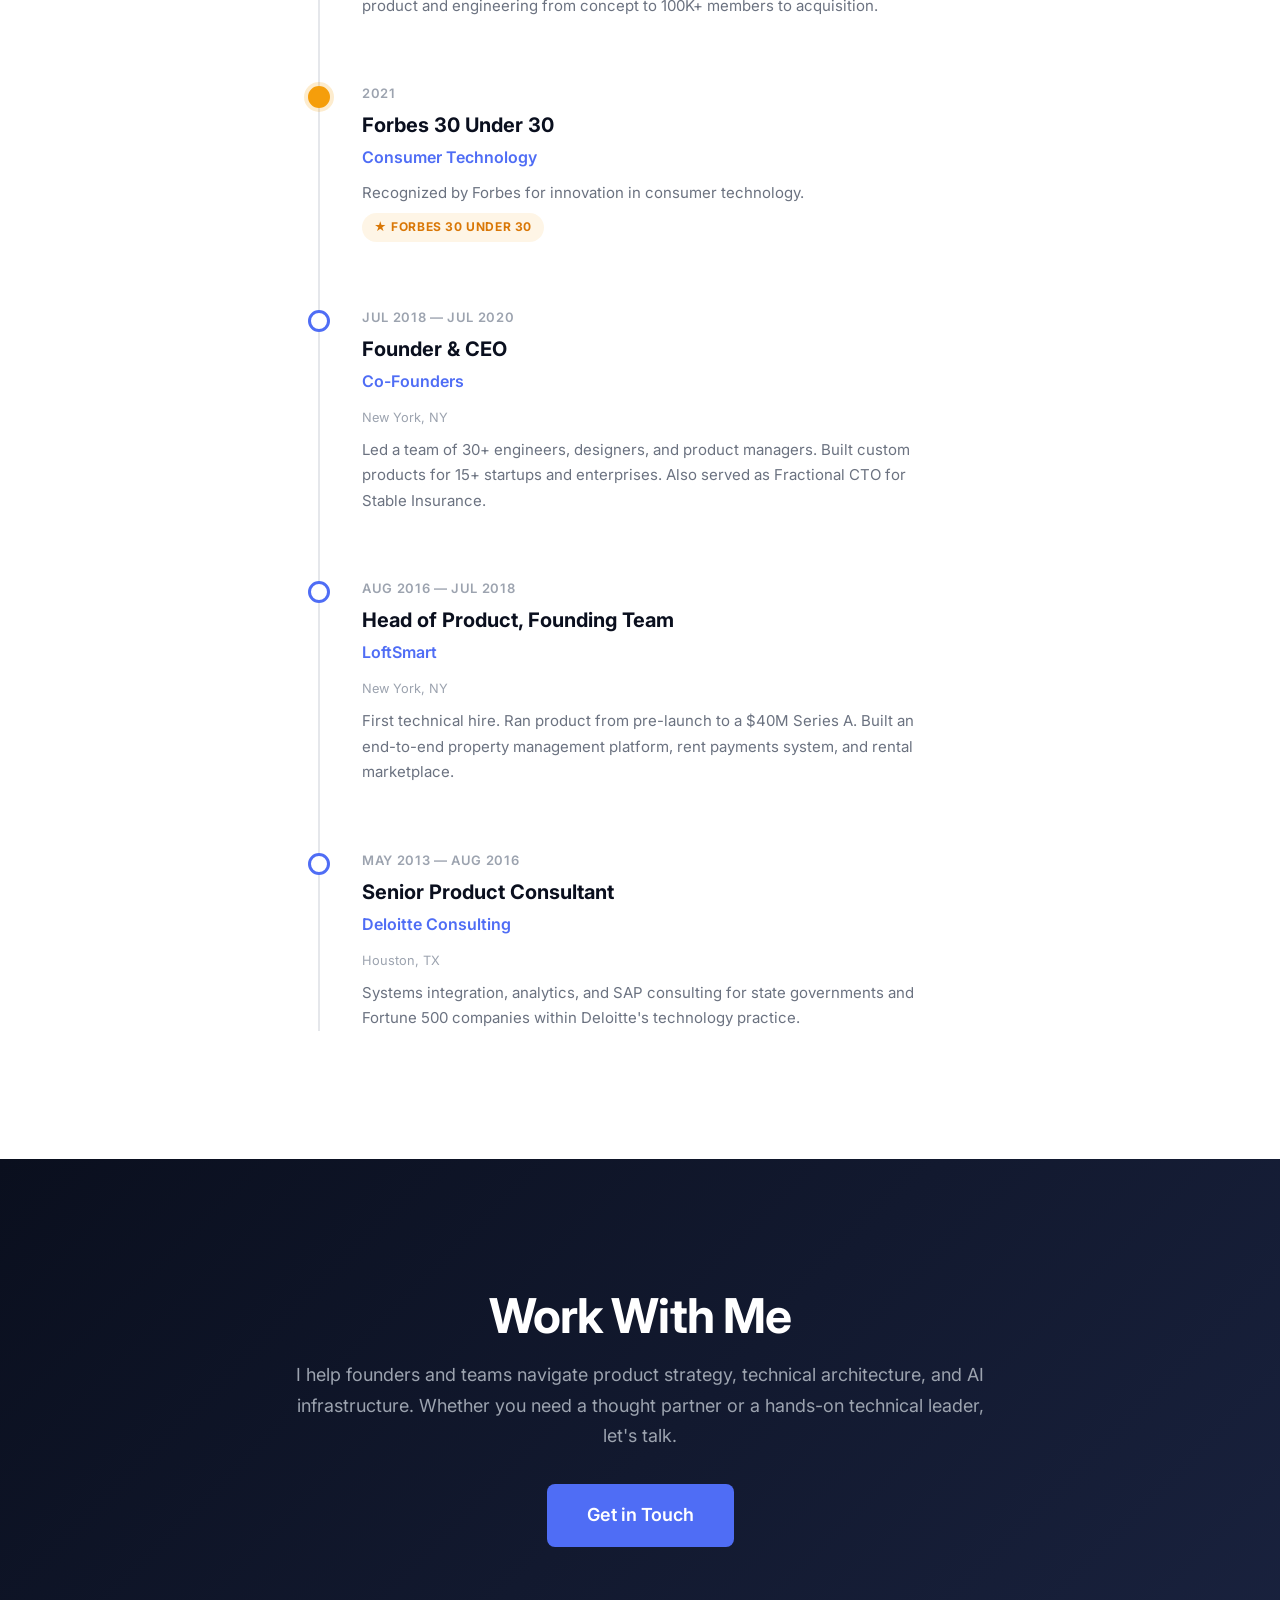
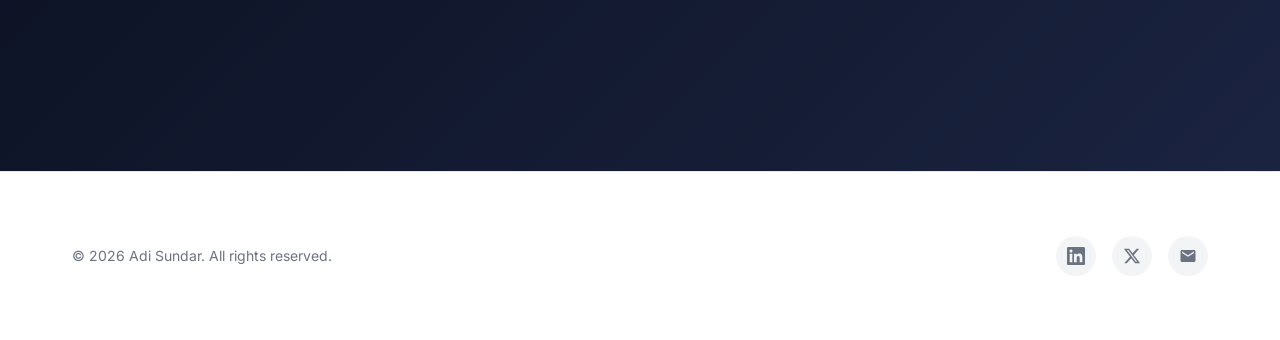
==== commit 965a4ae2: "Update copy for titles" ====
--- a/index.html
+++ b/index.html
@@ -122,7 +122,7 @@
         <div class="case-study-card__content">
           <span class="case-study-card__tag">FinTech · Insurance</span>
           <h3 class="case-study-card__title">Marble <span class="case-study-card__milestone case-study-card__milestone--acquired">✅ Acquired by The Zebra</span></h3>
-          <p class="case-study-card__role">Co-Founder & CTO</p>
+          <p class="case-study-card__role">CTO</p>
           <p class="case-study-card__description">Built the first-ever digital wallet and loyalty platform for insurance — from concept to 100K+ members to acquisition. Led product and engineering across all three phases of the business.</p>
           <div class="case-study-card__metrics">
             <div class="metric">
@@ -186,7 +186,7 @@
           <div class="timeline__dot"></div>
           <img src="images/ellis-logo.png" alt="Ellis" class="timeline__logo">
           <div class="timeline__date">Aug 2025 — Present</div>
-          <div class="timeline__title">VP of Engineering, Founding Team</div>
+          <div class="timeline__title">Founding Team, Engineering</div>
           <div class="timeline__company">Ellis</div>
           <span class="timeline__location">New York, NY</span>
           <p class="timeline__description">Building AI-native infrastructure and a unified data layer for the next generation of private credit funds.</p>
@@ -208,7 +208,7 @@
           <div class="timeline__dot"></div>
           <img src="images/marble-logo.svg" alt="Marble" class="timeline__logo">
           <div class="timeline__date">Apr 2020 — Jul 2024</div>
-          <div class="timeline__title">Co-Founder & CTO</div>
+          <div class="timeline__title">CTO</div>
           <div class="timeline__company">Marble (Acquired by The Zebra)</div>
           <span class="timeline__location">New York, NY</span>
           <p class="timeline__description">Built the first-ever digital wallet and loyalty platform for insurance. Led product and engineering from concept to 100K+ members to acquisition.</p>
--- a/css/style.css
+++ b/css/style.css
@@ -1379,6 +1379,127 @@
   transform: translateY(0);
 }
 
+/* =============================================
+   HERO STAGGERED ENTRANCE ANIMATION
+   Cinematic load: elements cascade in with
+   different timing, easing, and motion paths
+   ============================================= */
+
+/* Initial hidden state for all animated hero elements */
+.hero__title,
+.hero__description,
+.hero__ctas,
+.hero .hero-stats,
+.hero__social,
+.hero__image {
+  opacity: 0;
+}
+
+/* Title: slides up with a spring-like overshoot */
+.hero__title {
+  transform: translateY(40px);
+  transition: opacity 0.8s cubic-bezier(0.16, 1, 0.3, 1),
+              transform 0.8s cubic-bezier(0.16, 1, 0.3, 1);
+}
+
+/* Description: gentle fade up */
+.hero__description {
+  transform: translateY(25px);
+  transition: opacity 0.7s cubic-bezier(0.16, 1, 0.3, 1),
+              transform 0.7s cubic-bezier(0.16, 1, 0.3, 1);
+}
+
+/* CTA buttons: slide up */
+.hero__ctas {
+  transform: translateY(20px);
+  transition: opacity 0.6s cubic-bezier(0.16, 1, 0.3, 1),
+              transform 0.6s cubic-bezier(0.16, 1, 0.3, 1);
+}
+
+/* Stat pills: each one pops in individually via JS delay */
+.hero .hero-stats {
+  transform: translateY(15px);
+  transition: opacity 0.6s cubic-bezier(0.16, 1, 0.3, 1),
+              transform 0.6s cubic-bezier(0.16, 1, 0.3, 1);
+}
+
+.hero .hero-stat {
+  opacity: 0;
+  transform: scale(0.85) translateY(10px);
+  transition: opacity 0.5s cubic-bezier(0.16, 1, 0.3, 1),
+              transform 0.5s cubic-bezier(0.16, 1, 0.3, 1);
+}
+
+/* Social links: fade in */
+.hero__social {
+  transform: translateY(10px);
+  transition: opacity 0.5s ease,
+              transform 0.5s ease;
+}
+
+/* Hero image: scales up from slightly smaller with a soft fade */
+.hero__image {
+  transform: scale(0.92) translateY(20px);
+  transition: opacity 1s cubic-bezier(0.16, 1, 0.3, 1),
+              transform 1s cubic-bezier(0.16, 1, 0.3, 1);
+}
+
+/* --- Revealed states (added by JS) --- */
+.hero--loaded .hero__title {
+  opacity: 1;
+  transform: translateY(0);
+}
+
+.hero--loaded .hero__description {
+  opacity: 1;
+  transform: translateY(0);
+  transition-delay: 0.15s;
+}
+
+.hero--loaded .hero__ctas {
+  opacity: 1;
+  transform: translateY(0);
+  transition-delay: 0.3s;
+}
+
+.hero--loaded .hero-stats {
+  opacity: 1;
+  transform: translateY(0);
+  transition-delay: 0.45s;
+}
+
+.hero.hero--loaded .hero-stat.hero-stat--visible {
+  opacity: 1;
+  transform: scale(1) translateY(0);
+}
+
+.hero--loaded .hero__social {
+  opacity: 1;
+  transform: translateY(0);
+  transition-delay: 0.7s;
+}
+
+.hero--loaded .hero__image {
+  opacity: 1;
+  transform: scale(1) translateY(0);
+  transition-delay: 0.2s;
+}
+
+/* Respect reduced motion preferences */
+@media (prefers-reduced-motion: reduce) {
+  .hero__title,
+  .hero__description,
+  .hero__ctas,
+  .hero .hero-stats,
+  .hero .hero-stat,
+  .hero__social,
+  .hero__image {
+    opacity: 1 !important;
+    transform: none !important;
+    transition: none !important;
+  }
+}
+
 /* --- Team Spotlight --- */
 .cs-team-spotlight {
   max-width: var(--max-width-narrow);
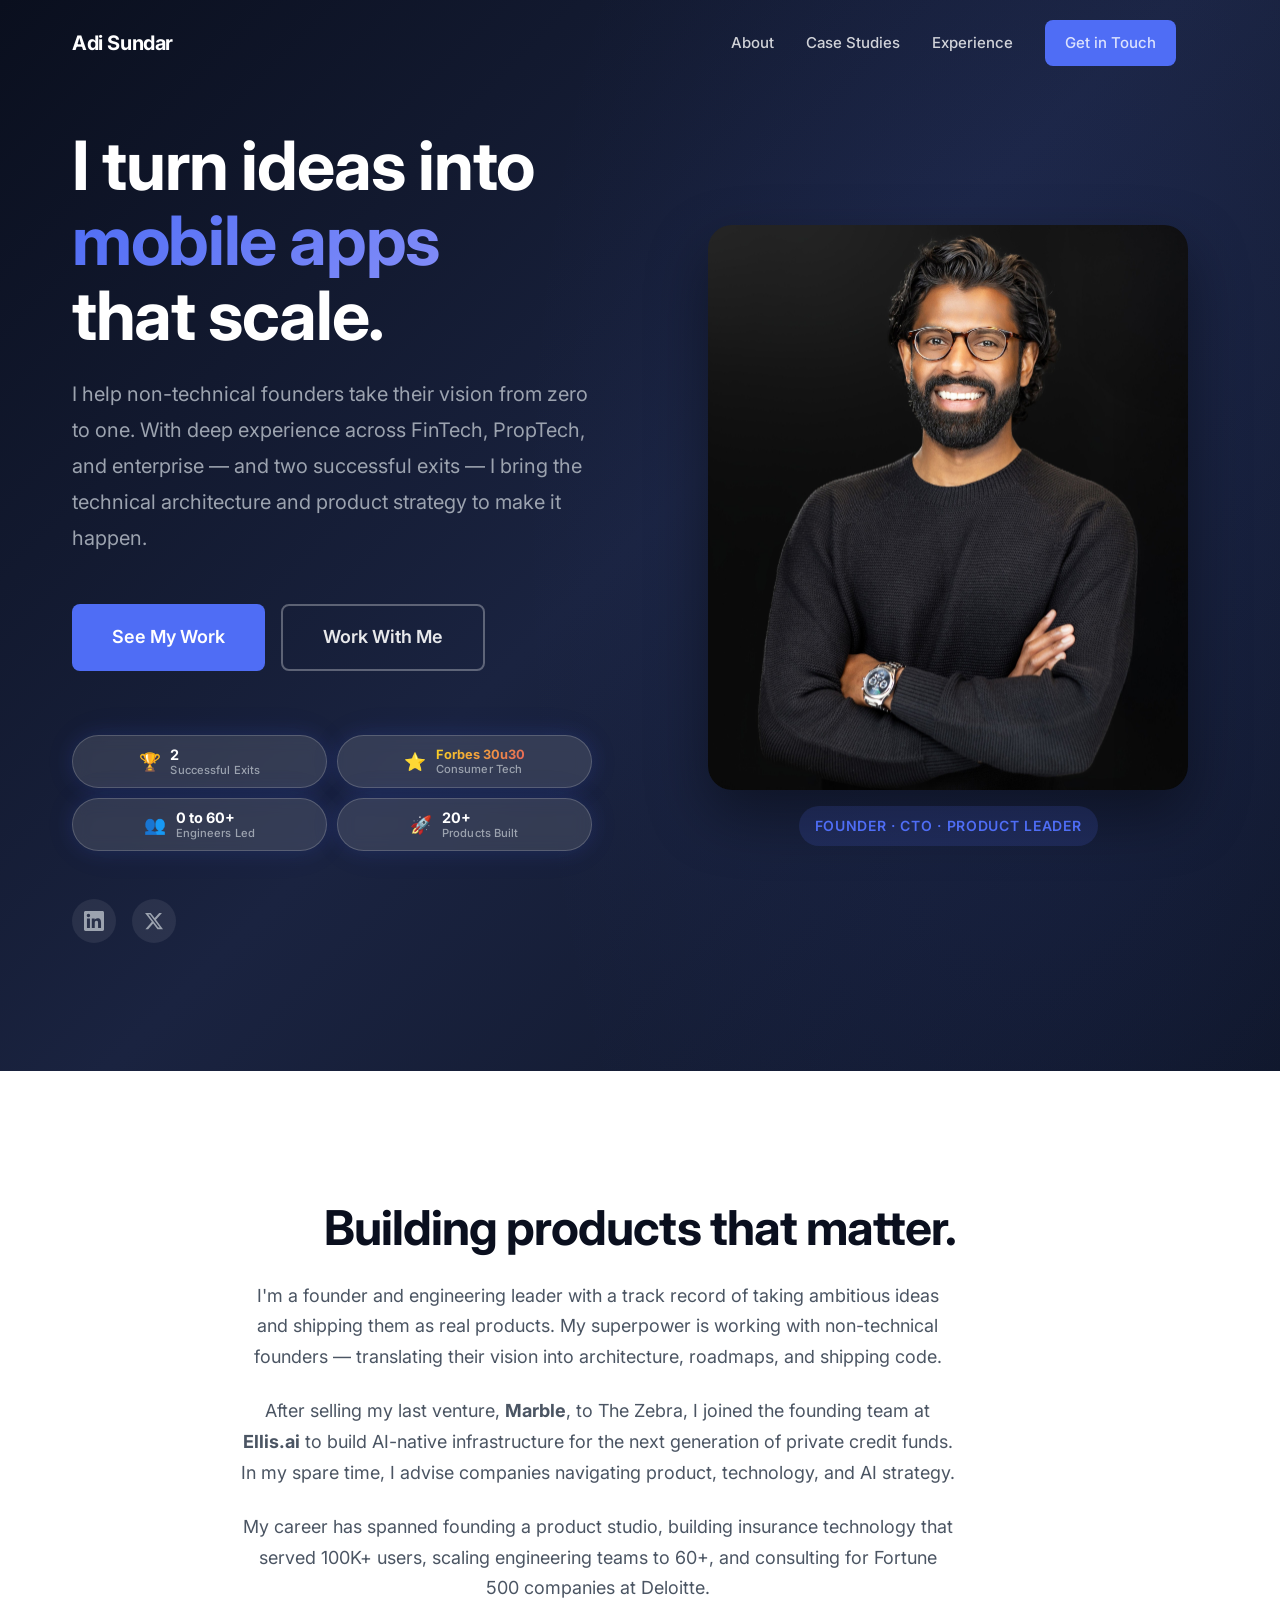
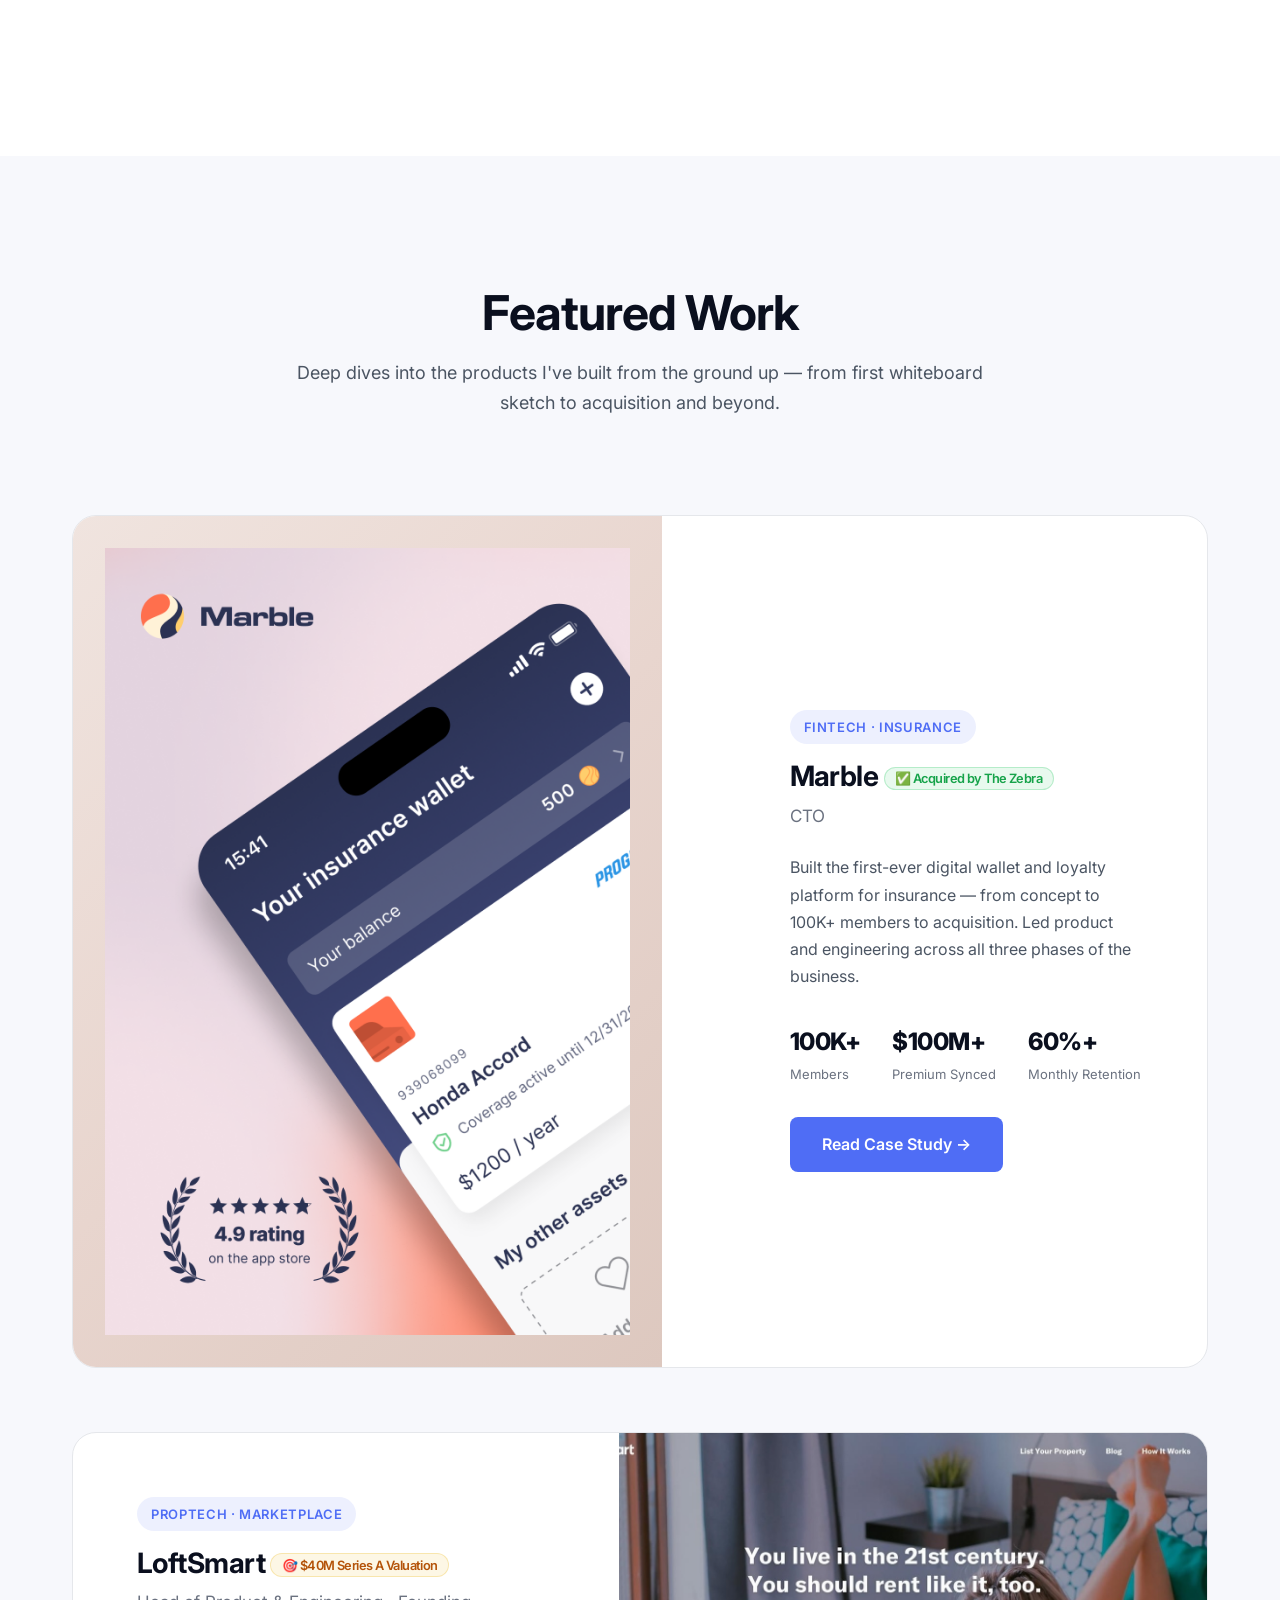
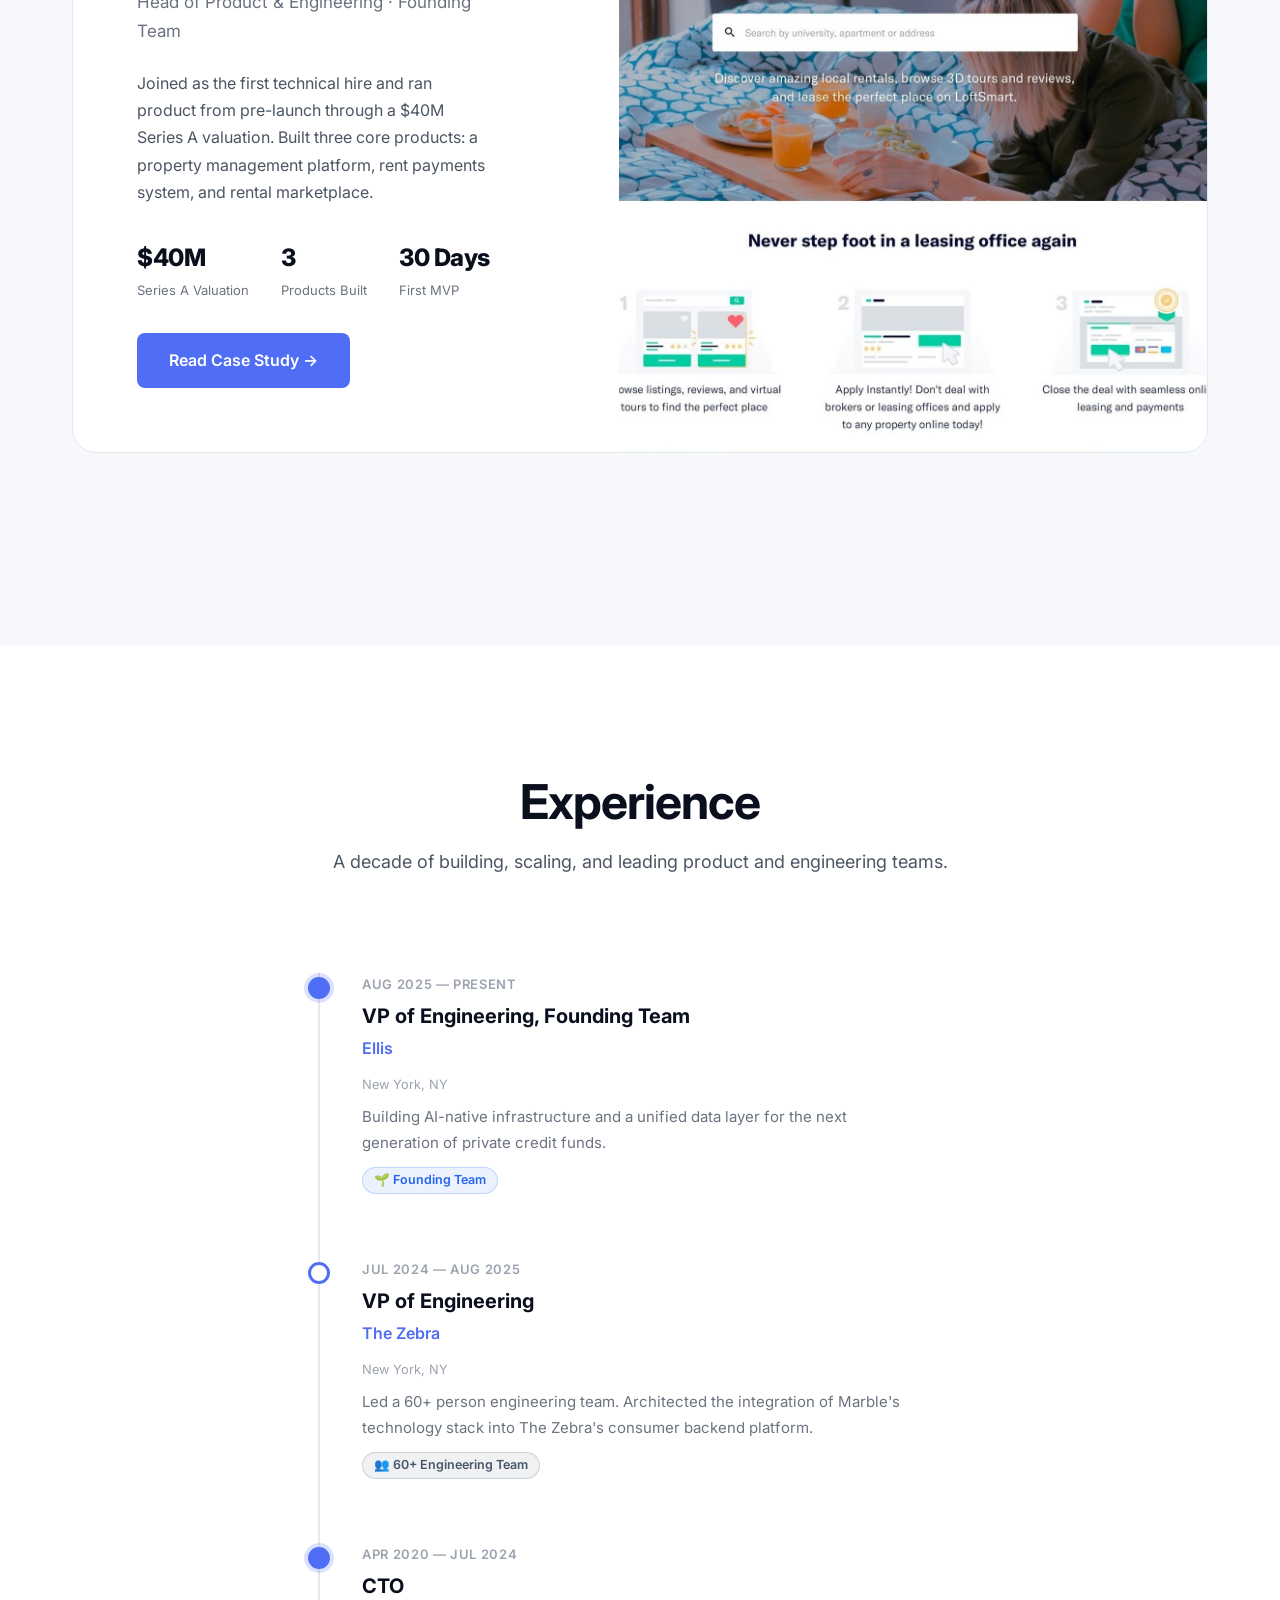
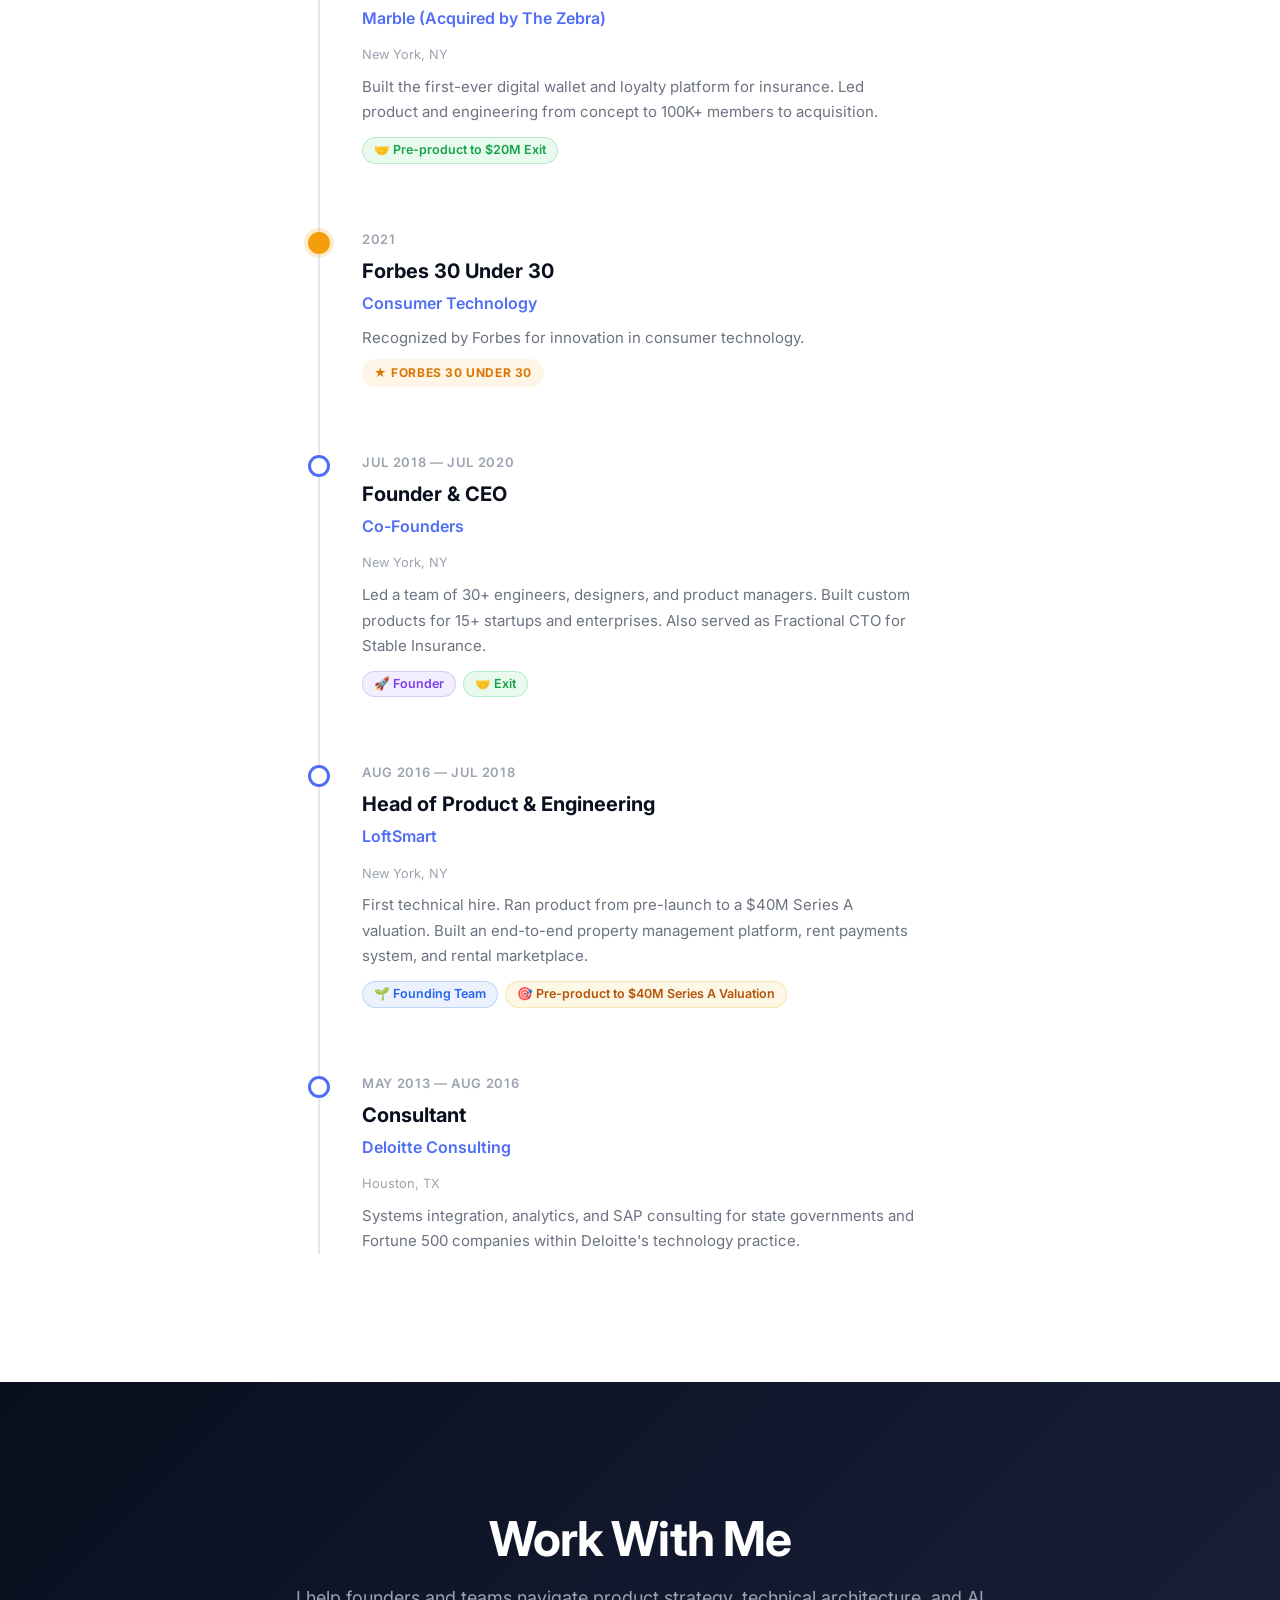
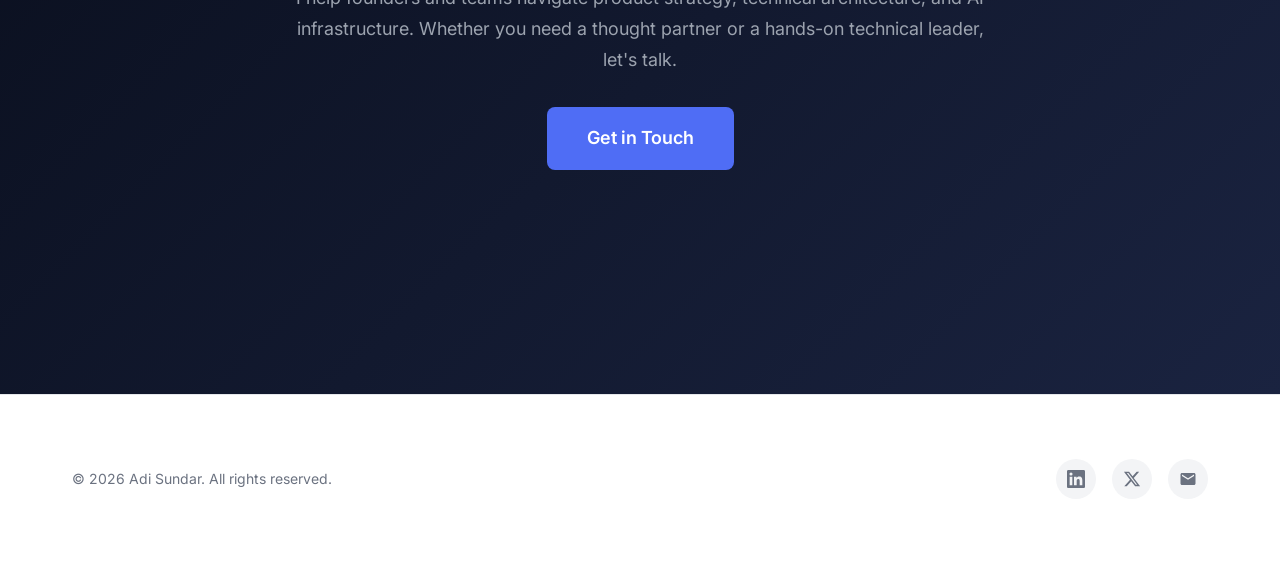
==== commit 640643e4: "Copy and experience update" ====
--- a/index.html
+++ b/index.html
@@ -149,13 +149,13 @@
         </div>
         <div class="case-study-card__content">
           <span class="case-study-card__tag">PropTech · Marketplace</span>
-          <h3 class="case-study-card__title">LoftSmart <span class="case-study-card__milestone case-study-card__milestone--series">🎯 $40M Series A</span></h3>
-          <p class="case-study-card__role">Head of Product · Founding Team</p>
-          <p class="case-study-card__description">Joined as the first technical hire and ran product from pre-launch through a $40M Series A. Built three core products: a property management platform, rent payments system, and rental marketplace.</p>
+          <h3 class="case-study-card__title">LoftSmart <span class="case-study-card__milestone case-study-card__milestone--series">🎯 $40M Series A Valuation</span></h3>
+          <p class="case-study-card__role">Head of Product & Engineering · Founding Team</p>
+          <p class="case-study-card__description">Joined as the first technical hire and ran product from pre-launch through a $40M Series A valuation. Built three core products: a property management platform, rent payments system, and rental marketplace.</p>
           <div class="case-study-card__metrics">
             <div class="metric">
               <div class="metric__value">$40M</div>
-              <div class="metric__label">Series A</div>
+              <div class="metric__label">Series A Valuation</div>
             </div>
             <div class="metric">
               <div class="metric__value">3</div>
@@ -186,10 +186,13 @@
           <div class="timeline__dot"></div>
           <img src="images/ellis-logo.png" alt="Ellis" class="timeline__logo">
           <div class="timeline__date">Aug 2025 — Present</div>
-          <div class="timeline__title">Founding Team, Engineering</div>
+          <div class="timeline__title">VP of Engineering, Founding Team</div>
           <div class="timeline__company">Ellis</div>
           <span class="timeline__location">New York, NY</span>
           <p class="timeline__description">Building AI-native infrastructure and a unified data layer for the next generation of private credit funds.</p>
+          <div class="timeline__pills">
+            <span class="timeline__pill timeline__pill--founding">🌱 Founding Team</span>
+          </div>
         </div>
 
         <!-- The Zebra -->
@@ -201,6 +204,9 @@
           <div class="timeline__company">The Zebra</div>
           <span class="timeline__location">New York, NY</span>
           <p class="timeline__description">Led a 60+ person engineering team. Architected the integration of Marble's technology stack into The Zebra's consumer backend platform.</p>
+          <div class="timeline__pills">
+            <span class="timeline__pill timeline__pill--team">👥 60+ Engineering Team</span>
+          </div>
         </div>
 
         <!-- Marble -->
@@ -212,6 +218,9 @@
           <div class="timeline__company">Marble (Acquired by The Zebra)</div>
           <span class="timeline__location">New York, NY</span>
           <p class="timeline__description">Built the first-ever digital wallet and loyalty platform for insurance. Led product and engineering from concept to 100K+ members to acquisition.</p>
+          <div class="timeline__pills">
+            <span class="timeline__pill timeline__pill--exit">🤝 Pre-product to $20M Exit</span>
+          </div>
         </div>
 
         <!-- Forbes -->
@@ -234,6 +243,10 @@
           <div class="timeline__company">Co-Founders</div>
           <span class="timeline__location">New York, NY</span>
           <p class="timeline__description">Led a team of 30+ engineers, designers, and product managers. Built custom products for 15+ startups and enterprises. Also served as Fractional CTO for Stable Insurance.</p>
+          <div class="timeline__pills">
+            <span class="timeline__pill timeline__pill--founder">🚀 Founder</span>
+            <span class="timeline__pill timeline__pill--exit">🤝 Exit</span>
+          </div>
         </div>
 
         <!-- LoftSmart -->
@@ -241,10 +254,14 @@
           <div class="timeline__dot"></div>
           <img src="images/loftsmart-logo.svg" alt="LoftSmart" class="timeline__logo">
           <div class="timeline__date">Aug 2016 — Jul 2018</div>
-          <div class="timeline__title">Head of Product, Founding Team</div>
+          <div class="timeline__title">Head of Product & Engineering</div>
           <div class="timeline__company">LoftSmart</div>
           <span class="timeline__location">New York, NY</span>
-          <p class="timeline__description">First technical hire. Ran product from pre-launch to a $40M Series A. Built an end-to-end property management platform, rent payments system, and rental marketplace.</p>
+          <p class="timeline__description">First technical hire. Ran product from pre-launch to a $40M Series A valuation. Built an end-to-end property management platform, rent payments system, and rental marketplace.</p>
+          <div class="timeline__pills">
+            <span class="timeline__pill timeline__pill--founding">🌱 Founding Team</span>
+            <span class="timeline__pill timeline__pill--series">🎯 Pre-product to $40M Series A Valuation</span>
+          </div>
         </div>
 
         <!-- Deloitte -->
@@ -252,7 +269,7 @@
           <div class="timeline__dot"></div>
           <img src="images/deloitte-logo.png" alt="Deloitte" class="timeline__logo">
           <div class="timeline__date">May 2013 — Aug 2016</div>
-          <div class="timeline__title">Senior Product Consultant</div>
+          <div class="timeline__title">Consultant</div>
           <div class="timeline__company">Deloitte Consulting</div>
           <span class="timeline__location">Houston, TX</span>
           <p class="timeline__description">Systems integration, analytics, and SAP consulting for state governments and Fortune 500 companies within Deloitte's technology practice.</p>
--- a/css/style.css
+++ b/css/style.css
@@ -877,6 +877,55 @@
   letter-spacing: 0.05em;
 }
 
+/* --- Timeline win pills --- */
+.timeline__pills {
+  display: flex;
+  flex-wrap: wrap;
+  gap: 0.4rem;
+  margin-top: 0.75rem;
+}
+
+.timeline__pill {
+  display: inline-flex;
+  align-items: center;
+  gap: 0.35rem;
+  padding: 0.25rem 0.7rem;
+  border-radius: 100px;
+  font-size: 0.78rem;
+  font-weight: 600;
+  line-height: 1.35;
+}
+
+.timeline__pill--founding {
+  background: rgba(59, 130, 246, 0.1);
+  color: #2563eb;
+  border: 1px solid rgba(59, 130, 246, 0.25);
+}
+
+.timeline__pill--founder {
+  background: rgba(139, 92, 246, 0.1);
+  color: #7c3aed;
+  border: 1px solid rgba(139, 92, 246, 0.25);
+}
+
+.timeline__pill--exit {
+  background: rgba(34, 197, 94, 0.1);
+  color: #16a34a;
+  border: 1px solid rgba(34, 197, 94, 0.25);
+}
+
+.timeline__pill--series {
+  background: rgba(234, 179, 8, 0.1);
+  color: #b45309;
+  border: 1px solid rgba(234, 179, 8, 0.25);
+}
+
+.timeline__pill--team {
+  background: rgba(100, 116, 139, 0.1);
+  color: #475569;
+  border: 1px solid rgba(100, 116, 139, 0.25);
+}
+
 /* --- Advisory CTA Section --- */
 .advisory {
   background: linear-gradient(135deg, var(--color-primary) 0%, #1a2340 100%);
